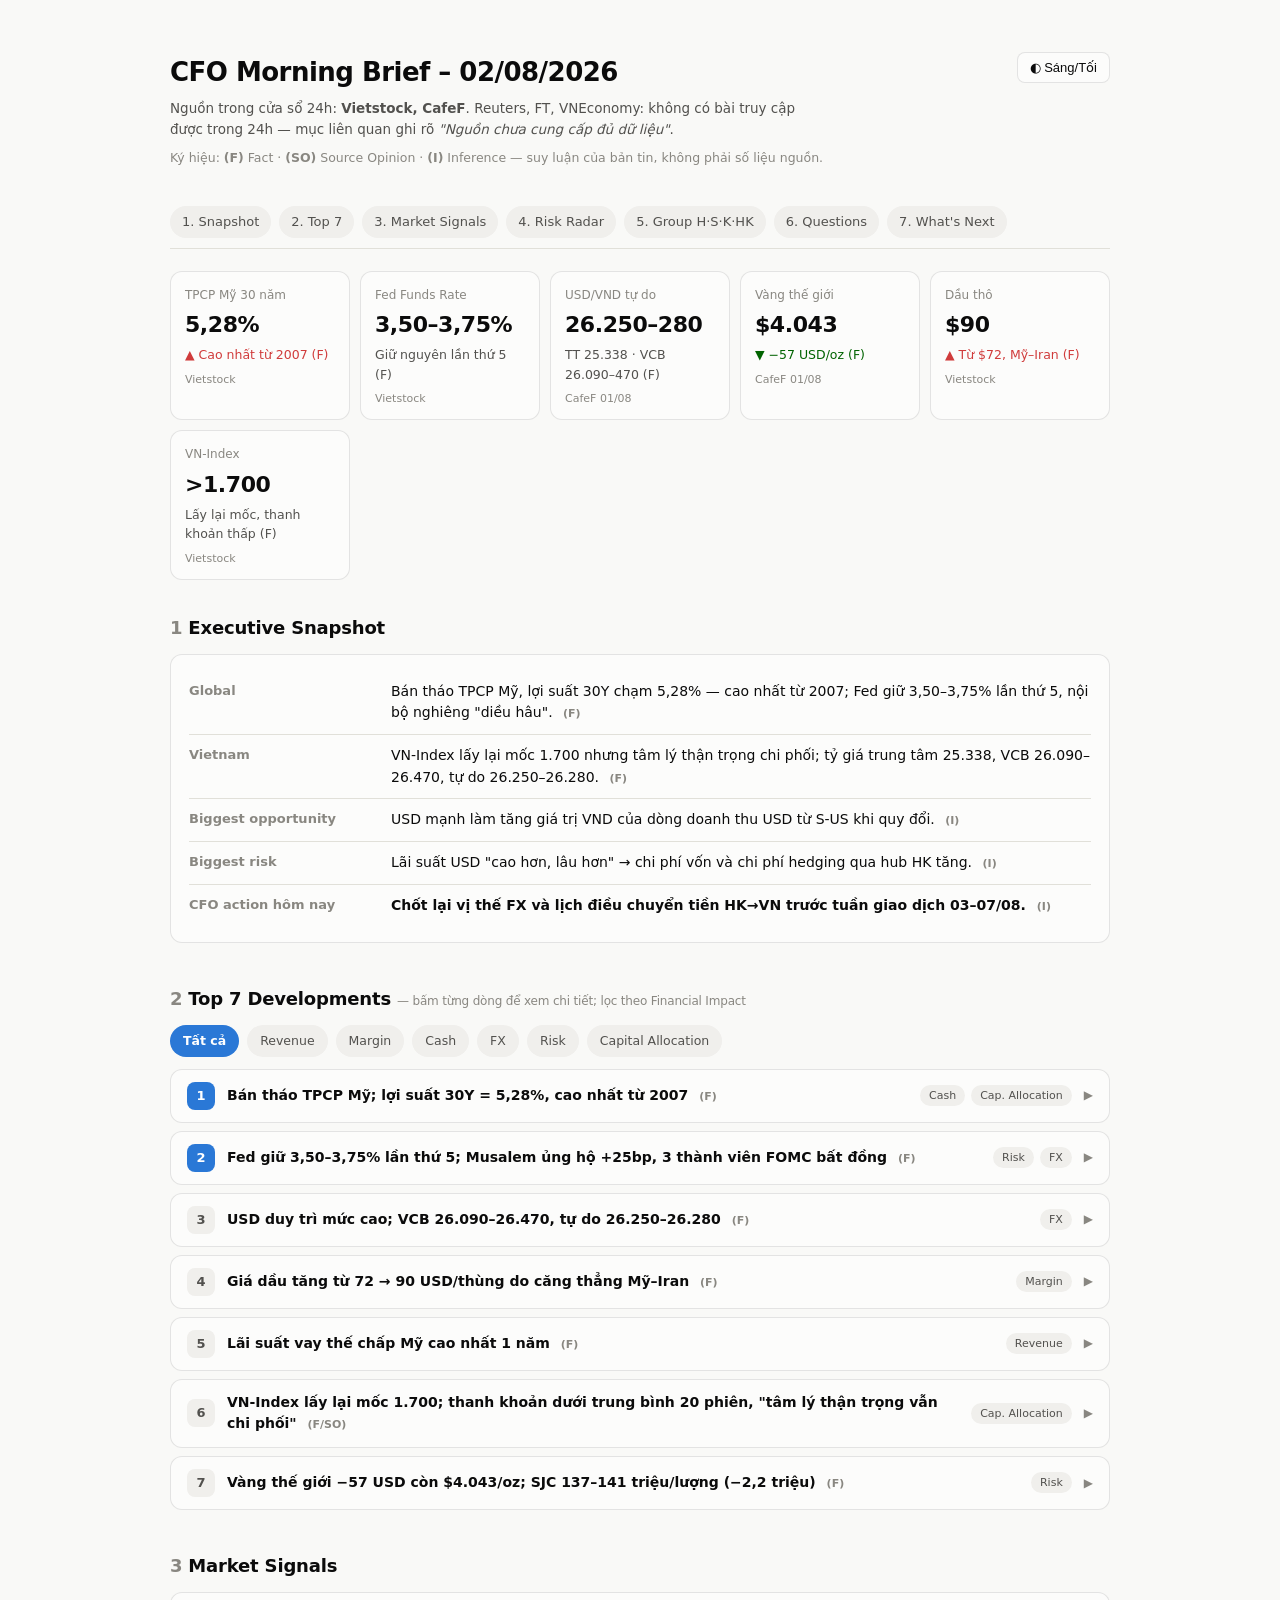
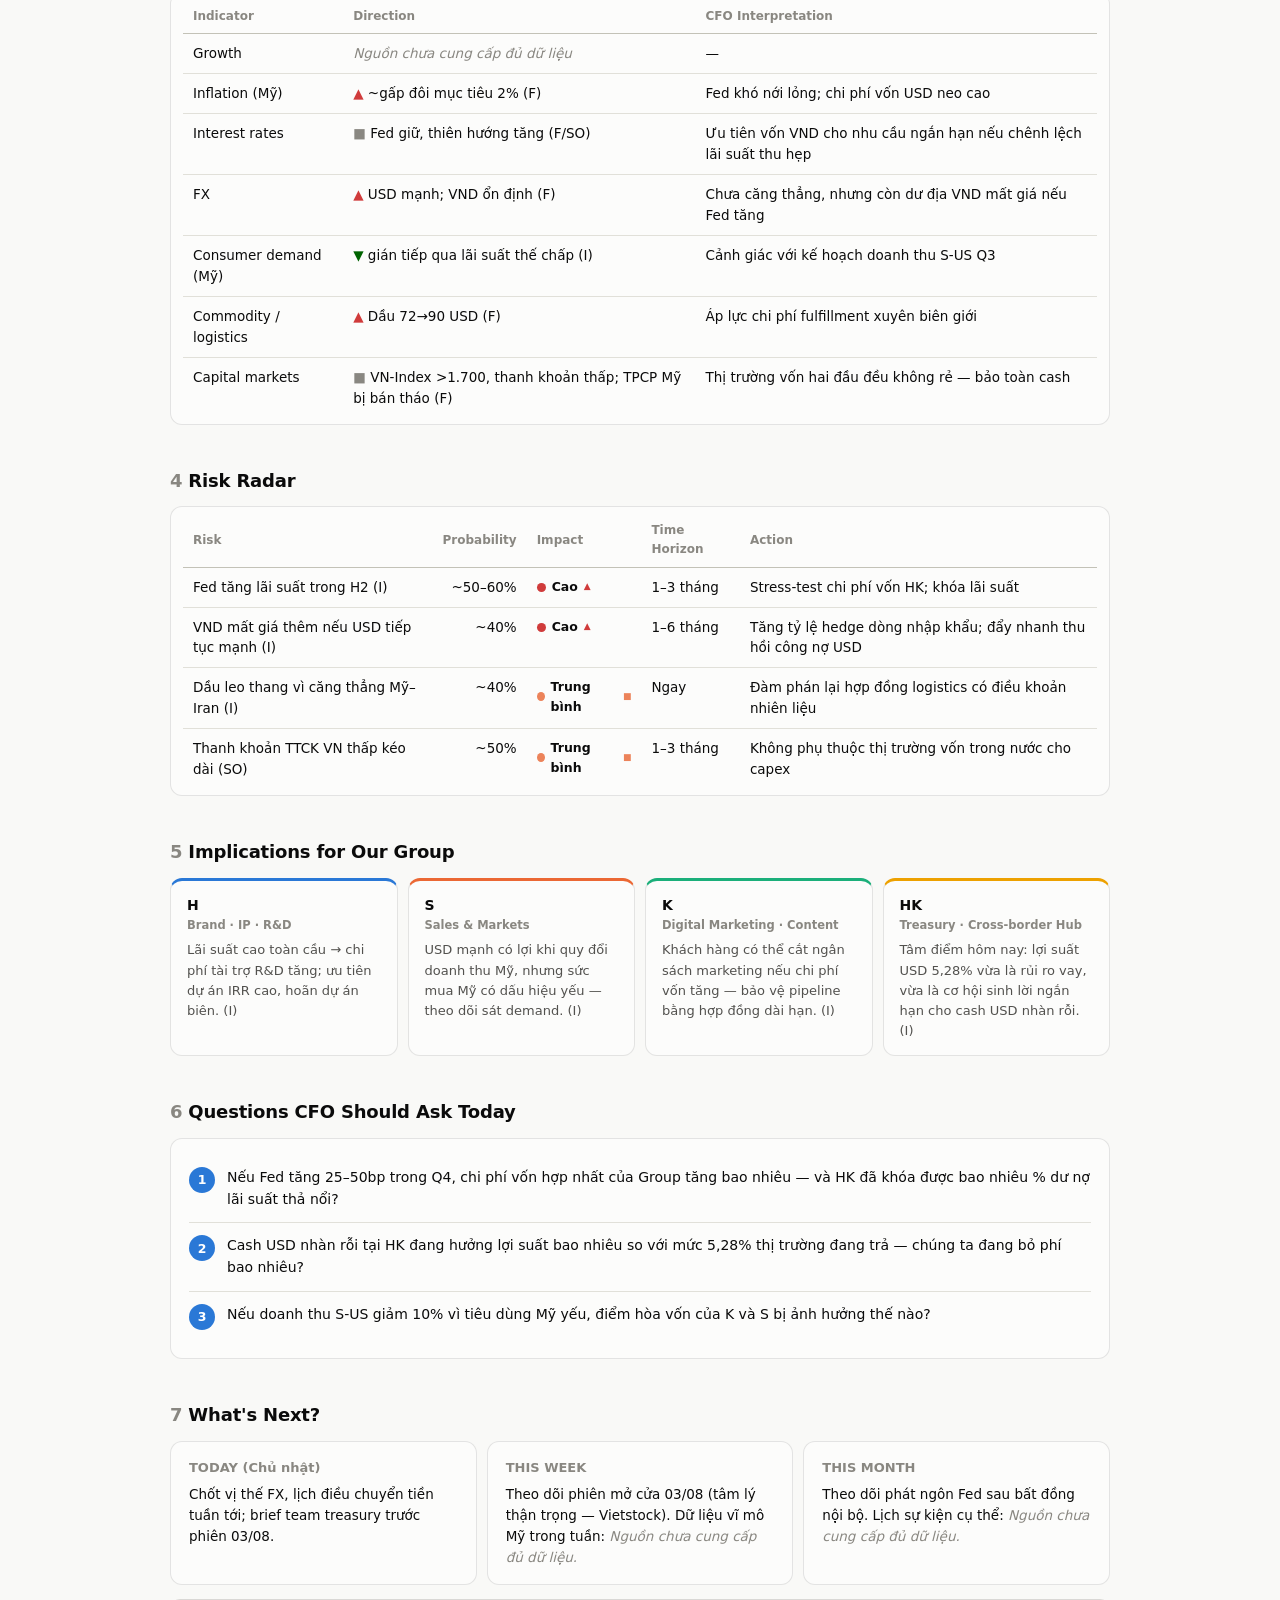
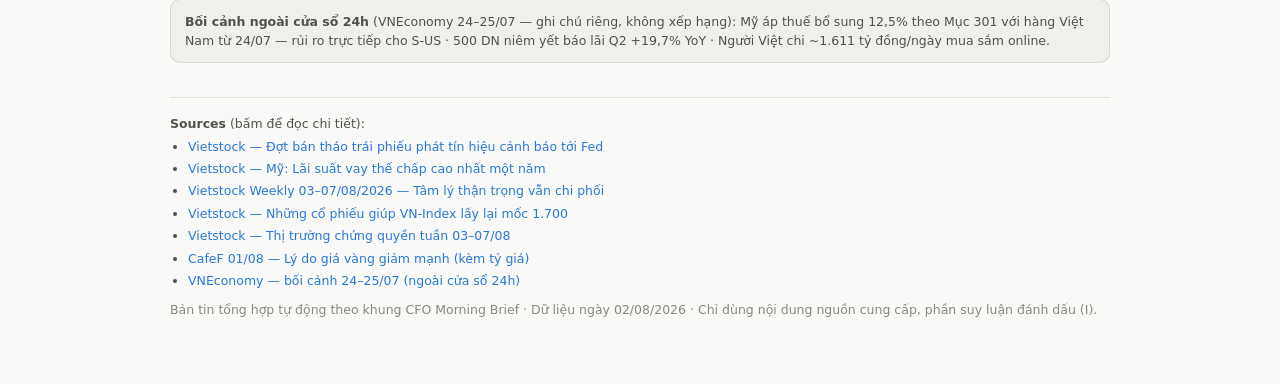
==== archive/2026-08-02.html @ 805256f6 "CFO Morning Brief 02/08/2026 Co-Authored-By: Claude Fable 5 <noreply@anthropic.com> Claude-Session: " ====
<!DOCTYPE html>
<html lang="vi">
<head>
<meta charset="UTF-8">
<meta name="viewport" content="width=device-width, initial-scale=1.0">
<title>CFO Morning Brief – 02/08/2026</title>
<style>
  :root {
    color-scheme: light;
    --surface-1: #fcfcfb;
    --page: #f9f9f7;
    --ink-1: #0b0b0b;
    --ink-2: #52514e;
    --ink-muted: #898781;
    --grid: #e1e0d9;
    --baseline: #c3c2b7;
    --border: rgba(11,11,11,0.10);
    --s1: #2a78d6; /* blue */
    --s2: #eb6834; /* orange */
    --s3: #1baf7a; /* aqua */
    --s4: #eda100; /* yellow */
    --good: #0ca30c;
    --warning: #fab219;
    --serious: #ec835a;
    --critical: #d03b3b;
    --good-text: #006300;
    --chip-bg: #f0efec;
  }
  :root[data-theme="dark"] {
    color-scheme: dark;
    --surface-1: #1a1a19;
    --page: #0d0d0d;
    --ink-1: #ffffff;
    --ink-2: #c3c2b7;
    --ink-muted: #898781;
    --grid: #2c2c2a;
    --baseline: #383835;
    --border: rgba(255,255,255,0.10);
    --s1: #3987e5;
    --s2: #d95926;
    --s3: #199e70;
    --s4: #c98500;
    --good-text: #0ca30c;
    --chip-bg: #262624;
  }
  @media (prefers-color-scheme: dark) {
    :root:not([data-theme="light"]) {
      color-scheme: dark;
      --surface-1: #1a1a19;
      --page: #0d0d0d;
      --ink-1: #ffffff;
      --ink-2: #c3c2b7;
      --grid: #2c2c2a;
      --baseline: #383835;
      --border: rgba(255,255,255,0.10);
      --s1: #3987e5;
      --s2: #d95926;
      --s3: #199e70;
      --s4: #c98500;
      --good-text: #0ca30c;
      --chip-bg: #262624;
    }
  }
  * { box-sizing: border-box; margin: 0; padding: 0; }
  body {
    font-family: system-ui, -apple-system, "Segoe UI", sans-serif;
    background: var(--page);
    color: var(--ink-1);
    line-height: 1.55;
    font-size: 15px;
  }
  .wrap { max-width: 980px; margin: 0 auto; padding: 24px 20px 64px; }

  header.hero { padding: 28px 0 18px; display: flex; justify-content: space-between; align-items: flex-start; gap: 16px; flex-wrap: wrap; }
  .hero h1 { font-size: 26px; font-weight: 700; letter-spacing: -0.02em; }
  .hero .sub { color: var(--ink-2); font-size: 13.5px; margin-top: 6px; max-width: 640px; }
  .theme-btn {
    border: 1px solid var(--border); background: var(--surface-1); color: var(--ink-1);
    border-radius: 8px; padding: 7px 12px; font-size: 13px; cursor: pointer;
  }
  .legend { font-size: 12.5px; color: var(--ink-muted); margin-top: 8px; }

  nav.toc { display: flex; gap: 8px; flex-wrap: wrap; margin: 10px 0 22px; position: sticky; top: 0; background: var(--page); padding: 10px 0; z-index: 5; border-bottom: 1px solid var(--grid); }
  nav.toc a {
    text-decoration: none; color: var(--ink-2); font-size: 13px;
    padding: 5px 11px; border-radius: 999px; background: var(--chip-bg); border: 1px solid transparent;
  }
  nav.toc a:hover { border-color: var(--border); color: var(--ink-1); }

  /* KPI tiles */
  .tiles { display: grid; grid-template-columns: repeat(auto-fit, minmax(150px, 1fr)); gap: 10px; margin-bottom: 26px; }
  .tile {
    background: var(--surface-1); border: 1px solid var(--border); border-radius: 12px;
    padding: 14px 14px 12px;
  }
  .tile .k { font-size: 12px; color: var(--ink-muted); margin-bottom: 4px; }
  .tile .v { font-size: 22px; font-weight: 700; letter-spacing: -0.02em; }
  .tile .d { font-size: 12.5px; margin-top: 3px; color: var(--ink-2); }
  .tile .d.up-bad { color: var(--critical); }
  .tile .d.down { color: var(--good-text); }
  .tile .src { font-size: 11px; color: var(--ink-muted); margin-top: 6px; }

  section { margin-bottom: 34px; }
  h2 { font-size: 18px; font-weight: 700; margin-bottom: 12px; padding-top: 8px; letter-spacing: -0.01em; }
  h2 .n { color: var(--ink-muted); font-weight: 600; margin-right: 6px; }

  .card { background: var(--surface-1); border: 1px solid var(--border); border-radius: 12px; padding: 16px 18px; }

  /* Snapshot */
  .snap { display: grid; gap: 0; }
  .snap .row { display: grid; grid-template-columns: 190px 1fr; gap: 12px; padding: 10px 0; border-bottom: 1px solid var(--grid); }
  .snap .row:last-child { border-bottom: none; }
  .snap .lbl { font-size: 13px; color: var(--ink-muted); font-weight: 600; }
  .snap .val { font-size: 14px; }
  .snap .row.action .val { font-weight: 600; }

  /* Filter chips */
  .chips { display: flex; gap: 8px; flex-wrap: wrap; margin-bottom: 12px; }
  .chip {
    font-size: 12.5px; padding: 5px 12px; border-radius: 999px; cursor: pointer;
    background: var(--chip-bg); color: var(--ink-2); border: 1px solid transparent; user-select: none;
  }
  .chip:hover { border-color: var(--border); }
  .chip.active { background: var(--s1); color: #fff; font-weight: 600; }

  /* Developments accordion */
  .dev { background: var(--surface-1); border: 1px solid var(--border); border-radius: 12px; margin-bottom: 8px; overflow: hidden; }
  .dev-head { display: flex; align-items: center; gap: 12px; padding: 12px 16px; cursor: pointer; }
  .dev-head:hover { background: var(--chip-bg); }
  .dev .pri {
    flex: 0 0 28px; height: 28px; border-radius: 8px; display: flex; align-items: center; justify-content: center;
    font-weight: 700; font-size: 13px; background: var(--chip-bg); color: var(--ink-2);
  }
  .dev[data-p="1"] .pri, .dev[data-p="2"] .pri { background: var(--s1); color: #fff; }
  .dev .t { flex: 1; font-size: 14px; font-weight: 600; }
  .dev .tags { display: flex; gap: 6px; flex-wrap: wrap; }
  .tag { font-size: 11px; padding: 2px 9px; border-radius: 999px; background: var(--chip-bg); color: var(--ink-2); white-space: nowrap; }
  .dev .arrow { color: var(--ink-muted); font-size: 12px; transition: transform .18s; }
  .dev.open .arrow { transform: rotate(90deg); }
  .dev-body { display: none; padding: 4px 16px 16px 56px; }
  .dev.open .dev-body { display: block; }
  .dev-body dl { display: grid; grid-template-columns: 130px 1fr; gap: 6px 12px; font-size: 13.5px; }
  .dev-body dt { color: var(--ink-muted); font-weight: 600; }
  .dev-body dd a { color: var(--s1); }
  .dev.hidden { display: none; }
  .facttag { font-size: 11px; font-weight: 700; color: var(--ink-muted); margin-left: 6px; }

  /* Tables */
  table { width: 100%; border-collapse: collapse; font-size: 13.5px; }
  th { text-align: left; font-size: 12px; color: var(--ink-muted); font-weight: 600; padding: 8px 10px; border-bottom: 1px solid var(--baseline); }
  td { padding: 9px 10px; border-bottom: 1px solid var(--grid); vertical-align: top; }
  tr:last-child td { border-bottom: none; }
  td.num { text-align: right; font-variant-numeric: tabular-nums; }
  .dir { font-weight: 700; }
  .dir.up { color: var(--critical); }
  .dir.down { color: var(--good-text); }
  .dir.flat { color: var(--ink-muted); }

  .impact { display: inline-flex; align-items: center; gap: 6px; font-weight: 600; font-size: 12.5px; }
  .impact .dot { width: 9px; height: 9px; border-radius: 50%; display: inline-block; }
  .impact.high .dot { background: var(--critical); }
  .impact.med .dot { background: var(--serious); }
  .impact.high::after { content: "▲"; font-size: 9px; color: var(--critical); }
  .impact.med::after { content: "■"; font-size: 9px; color: var(--serious); }

  /* Group cards */
  .grid4 { display: grid; grid-template-columns: repeat(auto-fit, minmax(210px, 1fr)); gap: 10px; }
  .gcard { background: var(--surface-1); border: 1px solid var(--border); border-radius: 12px; padding: 14px 16px; border-top: 3px solid var(--s1); }
  .gcard:nth-child(2) { border-top-color: var(--s2); }
  .gcard:nth-child(3) { border-top-color: var(--s3); }
  .gcard:nth-child(4) { border-top-color: var(--s4); }
  .gcard h3 { font-size: 14px; margin-bottom: 6px; }
  .gcard .role { font-size: 11.5px; color: var(--ink-muted); display: block; }
  .gcard p { font-size: 13px; color: var(--ink-2); }

  /* Questions */
  .q { display: flex; gap: 12px; padding: 12px 0; border-bottom: 1px solid var(--grid); font-size: 14px; }
  .q:last-child { border-bottom: none; }
  .q .qn { flex: 0 0 26px; height: 26px; border-radius: 50%; background: var(--s1); color: #fff; display: flex; align-items: center; justify-content: center; font-weight: 700; font-size: 12.5px; }

  /* Next */
  .next { display: grid; grid-template-columns: repeat(auto-fit, minmax(220px, 1fr)); gap: 10px; }
  .next .card h3 { font-size: 13px; color: var(--ink-muted); margin-bottom: 6px; }
  .next .card p { font-size: 13.5px; }

  .note { font-size: 12.5px; color: var(--ink-2); background: var(--chip-bg); border-radius: 10px; padding: 12px 14px; margin-top: 14px; border: 1px solid var(--border); }
  .missing { color: var(--ink-muted); font-style: italic; }

  footer { margin-top: 30px; padding-top: 16px; border-top: 1px solid var(--grid); font-size: 12.5px; color: var(--ink-2); }
  footer a { color: var(--s1); text-decoration: none; }
  footer a:hover { text-decoration: underline; }
  footer li { margin: 3px 0 3px 18px; }
</style>
</head>
<body>
<div class="wrap">

<header class="hero">
  <div>
    <h1>CFO Morning Brief – 02/08/2026</h1>
    <div class="sub">Nguồn trong cửa sổ 24h: <strong>Vietstock, CafeF</strong>. Reuters, FT, VNEconomy: không có bài truy cập được trong 24h — mục liên quan ghi rõ <em>"Nguồn chưa cung cấp đủ dữ liệu"</em>.</div>
    <div class="legend">Ký hiệu: <strong>(F)</strong> Fact · <strong>(SO)</strong> Source Opinion · <strong>(I)</strong> Inference — suy luận của bản tin, không phải số liệu nguồn.</div>
  </div>
  <button class="theme-btn" id="themeBtn" aria-label="Đổi giao diện sáng/tối">◐ Sáng/Tối</button>
</header>

<nav class="toc">
  <a href="#snapshot">1. Snapshot</a>
  <a href="#dev">2. Top 7</a>
  <a href="#signals">3. Market Signals</a>
  <a href="#risk">4. Risk Radar</a>
  <a href="#group">5. Group H·S·K·HK</a>
  <a href="#questions">6. Questions</a>
  <a href="#next">7. What's Next</a>
</nav>

<div class="tiles">
  <div class="tile">
    <div class="k">TPCP Mỹ 30 năm</div>
    <div class="v">5,28%</div>
    <div class="d up-bad">▲ Cao nhất từ 2007 (F)</div>
    <div class="src">Vietstock</div>
  </div>
  <div class="tile">
    <div class="k">Fed Funds Rate</div>
    <div class="v">3,50–3,75%</div>
    <div class="d">Giữ nguyên lần thứ 5 (F)</div>
    <div class="src">Vietstock</div>
  </div>
  <div class="tile">
    <div class="k">USD/VND tự do</div>
    <div class="v">26.250–280</div>
    <div class="d">TT 25.338 · VCB 26.090–470 (F)</div>
    <div class="src">CafeF 01/08</div>
  </div>
  <div class="tile">
    <div class="k">Vàng thế giới</div>
    <div class="v">$4.043</div>
    <div class="d down">▼ −57 USD/oz (F)</div>
    <div class="src">CafeF 01/08</div>
  </div>
  <div class="tile">
    <div class="k">Dầu thô</div>
    <div class="v">$90</div>
    <div class="d up-bad">▲ Từ $72, Mỹ–Iran (F)</div>
    <div class="src">Vietstock</div>
  </div>
  <div class="tile">
    <div class="k">VN-Index</div>
    <div class="v">&gt;1.700</div>
    <div class="d">Lấy lại mốc, thanh khoản thấp (F)</div>
    <div class="src">Vietstock</div>
  </div>
</div>

<section id="snapshot">
  <h2><span class="n">1</span>Executive Snapshot</h2>
  <div class="card snap">
    <div class="row"><div class="lbl">Global</div><div class="val">Bán tháo TPCP Mỹ, lợi suất 30Y chạm 5,28% — cao nhất từ 2007; Fed giữ 3,50–3,75% lần thứ 5, nội bộ nghiêng "diều hâu". <span class="facttag">(F)</span></div></div>
    <div class="row"><div class="lbl">Vietnam</div><div class="val">VN-Index lấy lại mốc 1.700 nhưng tâm lý thận trọng chi phối; tỷ giá trung tâm 25.338, VCB 26.090–26.470, tự do 26.250–26.280. <span class="facttag">(F)</span></div></div>
    <div class="row"><div class="lbl">Biggest opportunity</div><div class="val">USD mạnh làm tăng giá trị VND của dòng doanh thu USD từ S-US khi quy đổi. <span class="facttag">(I)</span></div></div>
    <div class="row"><div class="lbl">Biggest risk</div><div class="val">Lãi suất USD "cao hơn, lâu hơn" → chi phí vốn và chi phí hedging qua hub HK tăng. <span class="facttag">(I)</span></div></div>
    <div class="row action"><div class="lbl">CFO action hôm nay</div><div class="val">Chốt lại vị thế FX và lịch điều chuyển tiền HK→VN trước tuần giao dịch 03–07/08. <span class="facttag">(I)</span></div></div>
  </div>
</section>

<section id="dev">
  <h2><span class="n">2</span>Top 7 Developments <span style="font-size:12px;color:var(--ink-muted);font-weight:400">— bấm từng dòng để xem chi tiết; lọc theo Financial Impact</span></h2>
  <div class="chips" id="chips">
    <span class="chip active" data-f="all">Tất cả</span>
    <span class="chip" data-f="Revenue">Revenue</span>
    <span class="chip" data-f="Margin">Margin</span>
    <span class="chip" data-f="Cash">Cash</span>
    <span class="chip" data-f="FX">FX</span>
    <span class="chip" data-f="Risk">Risk</span>
    <span class="chip" data-f="CapAlloc">Capital Allocation</span>
  </div>

  <div class="dev" data-p="1" data-f="Cash CapAlloc">
    <div class="dev-head"><div class="pri">1</div><div class="t">Bán tháo TPCP Mỹ; lợi suất 30Y = 5,28%, cao nhất từ 2007 <span class="facttag">(F)</span></div><div class="tags"><span class="tag">Cash</span><span class="tag">Cap. Allocation</span></div><span class="arrow">▶</span></div>
    <div class="dev-body"><dl>
      <dt>Why it matters</dt><dd>Chi phí vốn USD dài hạn tăng trên toàn cầu; Chủ tịch Fed St. Louis Musalem coi đây là "thông điệp của thị trường" đòi Fed củng cố uy tín chống lạm phát bằng hành động.</dd>
      <dt>Chi tiết</dt><dd>Lạm phát Mỹ đang gần gấp đôi mục tiêu 2%; áp lực từ giá năng lượng, thuế quan và làn sóng đầu tư AI. (F/SO)</dd>
      <dt>CFO Action</dt><dd>Hoãn vay USD dài hạn; khóa lãi suất các khoản vay hiện hữu qua hub HK.</dd>
      <dt>Nguồn</dt><dd><a href="https://vietstock.vn/2026/08/dot-ban-thao-trai-phieu-phat-tin-hieu-canh-bao-toi-fed-773-1475411.htm" target="_blank" rel="noopener">Vietstock — Đợt bán tháo trái phiếu phát tín hiệu cảnh báo tới Fed</a></dd>
    </dl></div>
  </div>

  <div class="dev" data-p="2" data-f="Risk FX">
    <div class="dev-head"><div class="pri">2</div><div class="t">Fed giữ 3,50–3,75% lần thứ 5; Musalem ủng hộ +25bp, 3 thành viên FOMC bất đồng <span class="facttag">(F)</span></div><div class="tags"><span class="tag">Risk</span><span class="tag">FX</span></div><span class="arrow">▶</span></div>
    <div class="dev-body"><dl>
      <dt>Why it matters</dt><dd>Kịch bản tăng lãi suất trong H2 là thực tế, không còn là rủi ro đuôi — trì hoãn hôm nay có thể đồng nghĩa tăng mạnh hơn sau này (SO).</dd>
      <dt>CFO Action</dt><dd>Cập nhật kịch bản lãi suất trong forecast H2; stress-test chi phí vốn hợp nhất.</dd>
      <dt>Nguồn</dt><dd><a href="https://vietstock.vn/2026/08/dot-ban-thao-trai-phieu-phat-tin-hieu-canh-bao-toi-fed-773-1475411.htm" target="_blank" rel="noopener">Vietstock</a></dd>
    </dl></div>
  </div>

  <div class="dev" data-p="3" data-f="FX">
    <div class="dev-head"><div class="pri">3</div><div class="t">USD duy trì mức cao; VCB 26.090–26.470, tự do 26.250–26.280 <span class="facttag">(F)</span></div><div class="tags"><span class="tag">FX</span></div><span class="arrow">▶</span></div>
    <div class="dev-body"><dl>
      <dt>Why it matters</dt><dd>Ảnh hưởng trực tiếp giá trị hợp đồng ký qua HK và COGS nhập khẩu; tỷ giá trung tâm 25.338 không đổi — NHNN chưa phát tín hiệu can thiệp mới.</dd>
      <dt>CFO Action</dt><dd>Rà soát tỷ lệ hedging; tận dụng natural hedge giữa doanh thu USD (S-US) và chi phí VND.</dd>
      <dt>Nguồn</dt><dd><a href="https://cafef.vn/ly-do-gia-vang-giam-manh-188260801095311459.chn" target="_blank" rel="noopener">CafeF 01/08 — Lý do giá vàng giảm mạnh</a></dd>
    </dl></div>
  </div>

  <div class="dev" data-p="4" data-f="Margin">
    <div class="dev-head"><div class="pri">4</div><div class="t">Giá dầu tăng từ 72 → 90 USD/thùng do căng thẳng Mỹ–Iran <span class="facttag">(F)</span></div><div class="tags"><span class="tag">Margin</span></div><span class="arrow">▶</span></div>
    <div class="dev-body"><dl>
      <dt>Why it matters</dt><dd>Chi phí logistics xuyên biên giới tăng — trực tiếp bào mòn margin của mô hình bán hàng đa quốc gia.</dd>
      <dt>CFO Action</dt><dd>Cập nhật đơn giá vận chuyển vào P&amp;L forecast Q3; đàm phán điều khoản phụ phí nhiên liệu.</dd>
      <dt>Nguồn</dt><dd><a href="https://vietstock.vn/2026/08/dot-ban-thao-trai-phieu-phat-tin-hieu-canh-bao-toi-fed-773-1475411.htm" target="_blank" rel="noopener">Vietstock</a></dd>
    </dl></div>
  </div>

  <div class="dev" data-p="5" data-f="Revenue">
    <div class="dev-head"><div class="pri">5</div><div class="t">Lãi suất vay thế chấp Mỹ cao nhất 1 năm <span class="facttag">(F)</span></div><div class="tags"><span class="tag">Revenue</span></div><span class="arrow">▶</span></div>
    <div class="dev-body"><dl>
      <dt>Why it matters</dt><dd>Leading indicator cho sức mua người tiêu dùng Mỹ — thị trường doanh thu chủ lực của S-US (I).</dd>
      <dt>CFO Action</dt><dd>Theo dõi conversion rate và AOV thị trường Mỹ ngay trong tuần này.</dd>
      <dt>Nguồn</dt><dd><a href="https://vietstock.vn/2026/08/my-lai-suat-vay-the-chap-tang-vot-len-muc-cao-nhat-trong-mot-nam-772-1475398.htm" target="_blank" rel="noopener">Vietstock — Lãi suất vay thế chấp Mỹ cao nhất một năm</a></dd>
    </dl></div>
  </div>

  <div class="dev" data-p="6" data-f="CapAlloc">
    <div class="dev-head"><div class="pri">6</div><div class="t">VN-Index lấy lại mốc 1.700; thanh khoản dưới trung bình 20 phiên, "tâm lý thận trọng vẫn chi phối" <span class="facttag">(F/SO)</span></div><div class="tags"><span class="tag">Cap. Allocation</span></div><span class="arrow">▶</span></div>
    <div class="dev-body"><dl>
      <dt>Why it matters</dt><dd>Cửa sổ huy động vốn trong nước chưa thuận lợi; tuần 27–31/07 phục hồi nhưng phiên 31/07 chịu chốt lời, khối ngoại bán ròng phiên cuối tuần (mua ròng nhẹ cả tuần ở chứng quyền).</dd>
      <dt>CFO Action</dt><dd>Chưa kích hoạt kế hoạch huy động vốn / thoái vốn trong nước.</dd>
      <dt>Nguồn</dt><dd><a href="https://vietstock.vn/2026/08/vietstock-weekly-03-07082026-tam-ly-than-trong-van-chi-phoi-1636-1474933.htm" target="_blank" rel="noopener">Vietstock Weekly 03–07/08</a> · <a href="https://vietstock.vn/2026/08/nhung-co-phieu-nao-giup-vn-index-lay-lai-moc-1700-diem-830-1474890.htm" target="_blank" rel="noopener">VN-Index lấy lại mốc 1.700</a></dd>
    </dl></div>
  </div>

  <div class="dev" data-p="7" data-f="Risk">
    <div class="dev-head"><div class="pri">7</div><div class="t">Vàng thế giới −57 USD còn $4.043/oz; SJC 137–141 triệu/lượng (−2,2 triệu) <span class="facttag">(F)</span></div><div class="tags"><span class="tag">Risk</span></div><span class="arrow">▶</span></div>
    <div class="dev-body"><dl>
      <dt>Why it matters</dt><dd>Xác nhận tín hiệu USD mạnh chứ không phải biến động riêng của vàng; chênh lệch trong nước–thế giới ~12 triệu/lượng.</dd>
      <dt>CFO Action</dt><dd>Không dùng vàng làm nơi trú ẩn treasury; giữ kỷ luật quản trị USD/VND.</dd>
      <dt>Nguồn</dt><dd><a href="https://cafef.vn/ly-do-gia-vang-giam-manh-188260801095311459.chn" target="_blank" rel="noopener">CafeF 01/08</a></dd>
    </dl></div>
  </div>
</section>

<section id="signals">
  <h2><span class="n">3</span>Market Signals</h2>
  <div class="card" style="padding:6px 12px; overflow-x:auto;">
    <table>
      <thead><tr><th>Indicator</th><th>Direction</th><th>CFO Interpretation</th></tr></thead>
      <tbody>
        <tr><td>Growth</td><td class="missing">Nguồn chưa cung cấp đủ dữ liệu</td><td>—</td></tr>
        <tr><td>Inflation (Mỹ)</td><td><span class="dir up">▲</span> ~gấp đôi mục tiêu 2% (F)</td><td>Fed khó nới lỏng; chi phí vốn USD neo cao</td></tr>
        <tr><td>Interest rates</td><td><span class="dir flat">■</span> Fed giữ, thiên hướng tăng (F/SO)</td><td>Ưu tiên vốn VND cho nhu cầu ngắn hạn nếu chênh lệch lãi suất thu hẹp</td></tr>
        <tr><td>FX</td><td><span class="dir up">▲</span> USD mạnh; VND ổn định (F)</td><td>Chưa căng thẳng, nhưng còn dư địa VND mất giá nếu Fed tăng</td></tr>
        <tr><td>Consumer demand (Mỹ)</td><td><span class="dir down">▼</span> gián tiếp qua lãi suất thế chấp (I)</td><td>Cảnh giác với kế hoạch doanh thu S-US Q3</td></tr>
        <tr><td>Commodity / logistics</td><td><span class="dir up">▲</span> Dầu 72→90 USD (F)</td><td>Áp lực chi phí fulfillment xuyên biên giới</td></tr>
        <tr><td>Capital markets</td><td><span class="dir flat">■</span> VN-Index &gt;1.700, thanh khoản thấp; TPCP Mỹ bị bán tháo (F)</td><td>Thị trường vốn hai đầu đều không rẻ — bảo toàn cash</td></tr>
      </tbody>
    </table>
  </div>
</section>

<section id="risk">
  <h2><span class="n">4</span>Risk Radar</h2>
  <div class="card" style="padding:6px 12px; overflow-x:auto;">
    <table>
      <thead><tr><th>Risk</th><th style="text-align:right">Probability</th><th>Impact</th><th>Time Horizon</th><th>Action</th></tr></thead>
      <tbody>
        <tr><td>Fed tăng lãi suất trong H2 (I)</td><td class="num">~50–60%</td><td><span class="impact high"><span class="dot"></span>Cao</span></td><td>1–3 tháng</td><td>Stress-test chi phí vốn HK; khóa lãi suất</td></tr>
        <tr><td>VND mất giá thêm nếu USD tiếp tục mạnh (I)</td><td class="num">~40%</td><td><span class="impact high"><span class="dot"></span>Cao</span></td><td>1–6 tháng</td><td>Tăng tỷ lệ hedge dòng nhập khẩu; đẩy nhanh thu hồi công nợ USD</td></tr>
        <tr><td>Dầu leo thang vì căng thẳng Mỹ–Iran (I)</td><td class="num">~40%</td><td><span class="impact med"><span class="dot"></span>Trung bình</span></td><td>Ngay</td><td>Đàm phán lại hợp đồng logistics có điều khoản nhiên liệu</td></tr>
        <tr><td>Thanh khoản TTCK VN thấp kéo dài (SO)</td><td class="num">~50%</td><td><span class="impact med"><span class="dot"></span>Trung bình</span></td><td>1–3 tháng</td><td>Không phụ thuộc thị trường vốn trong nước cho capex</td></tr>
      </tbody>
    </table>
  </div>
</section>

<section id="group">
  <h2><span class="n">5</span>Implications for Our Group</h2>
  <div class="grid4">
    <div class="gcard"><h3>H <span class="role">Brand · IP · R&amp;D</span></h3><p>Lãi suất cao toàn cầu → chi phí tài trợ R&amp;D tăng; ưu tiên dự án IRR cao, hoãn dự án biên. (I)</p></div>
    <div class="gcard"><h3>S <span class="role">Sales &amp; Markets</span></h3><p>USD mạnh có lợi khi quy đổi doanh thu Mỹ, nhưng sức mua Mỹ có dấu hiệu yếu — theo dõi sát demand. (I)</p></div>
    <div class="gcard"><h3>K <span class="role">Digital Marketing · Content</span></h3><p>Khách hàng có thể cắt ngân sách marketing nếu chi phí vốn tăng — bảo vệ pipeline bằng hợp đồng dài hạn. (I)</p></div>
    <div class="gcard"><h3>HK <span class="role">Treasury · Cross-border Hub</span></h3><p>Tâm điểm hôm nay: lợi suất USD 5,28% vừa là rủi ro vay, vừa là cơ hội sinh lời ngắn hạn cho cash USD nhàn rỗi. (I)</p></div>
  </div>
</section>

<section id="questions">
  <h2><span class="n">6</span>Questions CFO Should Ask Today</h2>
  <div class="card">
    <div class="q"><div class="qn">1</div><div>Nếu Fed tăng 25–50bp trong Q4, chi phí vốn hợp nhất của Group tăng bao nhiêu — và HK đã khóa được bao nhiêu % dư nợ lãi suất thả nổi?</div></div>
    <div class="q"><div class="qn">2</div><div>Cash USD nhàn rỗi tại HK đang hưởng lợi suất bao nhiêu so với mức 5,28% thị trường đang trả — chúng ta đang bỏ phí bao nhiêu?</div></div>
    <div class="q"><div class="qn">3</div><div>Nếu doanh thu S-US giảm 10% vì tiêu dùng Mỹ yếu, điểm hòa vốn của K và S bị ảnh hưởng thế nào?</div></div>
  </div>
</section>

<section id="next">
  <h2><span class="n">7</span>What's Next?</h2>
  <div class="next">
    <div class="card"><h3>TODAY (Chủ nhật)</h3><p>Chốt vị thế FX, lịch điều chuyển tiền tuần tới; brief team treasury trước phiên 03/08.</p></div>
    <div class="card"><h3>THIS WEEK</h3><p>Theo dõi phiên mở cửa 03/08 (tâm lý thận trọng — Vietstock). Dữ liệu vĩ mô Mỹ trong tuần: <span class="missing">Nguồn chưa cung cấp đủ dữ liệu.</span></p></div>
    <div class="card"><h3>THIS MONTH</h3><p>Theo dõi phát ngôn Fed sau bất đồng nội bộ. Lịch sự kiện cụ thể: <span class="missing">Nguồn chưa cung cấp đủ dữ liệu.</span></p></div>
  </div>
  <div class="note"><strong>Bối cảnh ngoài cửa sổ 24h</strong> (VNEconomy 24–25/07 — ghi chú riêng, không xếp hạng): Mỹ áp thuế bổ sung 12,5% theo Mục 301 với hàng Việt Nam từ 24/07 — rủi ro trực tiếp cho S-US · 500 DN niêm yết báo lãi Q2 +19,7% YoY · Người Việt chi ~1.611 tỷ đồng/ngày mua sắm online.</div>
</section>

<footer>
  <strong>Sources</strong> (bấm để đọc chi tiết):
  <ul>
    <li><a href="https://vietstock.vn/2026/08/dot-ban-thao-trai-phieu-phat-tin-hieu-canh-bao-toi-fed-773-1475411.htm" target="_blank" rel="noopener">Vietstock — Đợt bán tháo trái phiếu phát tín hiệu cảnh báo tới Fed</a></li>
    <li><a href="https://vietstock.vn/2026/08/my-lai-suat-vay-the-chap-tang-vot-len-muc-cao-nhat-trong-mot-nam-772-1475398.htm" target="_blank" rel="noopener">Vietstock — Mỹ: Lãi suất vay thế chấp cao nhất một năm</a></li>
    <li><a href="https://vietstock.vn/2026/08/vietstock-weekly-03-07082026-tam-ly-than-trong-van-chi-phoi-1636-1474933.htm" target="_blank" rel="noopener">Vietstock Weekly 03–07/08/2026 — Tâm lý thận trọng vẫn chi phối</a></li>
    <li><a href="https://vietstock.vn/2026/08/nhung-co-phieu-nao-giup-vn-index-lay-lai-moc-1700-diem-830-1474890.htm" target="_blank" rel="noopener">Vietstock — Những cổ phiếu giúp VN-Index lấy lại mốc 1.700</a></li>
    <li><a href="https://vietstock.vn/2026/08/thi-truong-chung-quyen-tuan-03-07082026-do-lua-cung-thi-truong-co-so-1636-1474851.htm" target="_blank" rel="noopener">Vietstock — Thị trường chứng quyền tuần 03–07/08</a></li>
    <li><a href="https://cafef.vn/ly-do-gia-vang-giam-manh-188260801095311459.chn" target="_blank" rel="noopener">CafeF 01/08 — Lý do giá vàng giảm mạnh (kèm tỷ giá)</a></li>
    <li><a href="https://vneconomy.vn/" target="_blank" rel="noopener">VNEconomy — bối cảnh 24–25/07 (ngoài cửa sổ 24h)</a></li>
  </ul>
  <p style="margin-top:10px;color:var(--ink-muted)">Bản tin tổng hợp tự động theo khung CFO Morning Brief · Dữ liệu ngày 02/08/2026 · Chỉ dùng nội dung nguồn cung cấp, phần suy luận đánh dấu (I).</p>
</footer>

</div>
<script>
  // Theme toggle
  var btn = document.getElementById('themeBtn');
  btn.addEventListener('click', function() {
    var r = document.documentElement;
    var isDark = r.getAttribute('data-theme') === 'dark' ||
      (!r.getAttribute('data-theme') && window.matchMedia('(prefers-color-scheme: dark)').matches);
    r.setAttribute('data-theme', isDark ? 'light' : 'dark');
  });

  // Accordion
  document.querySelectorAll('.dev-head').forEach(function(h) {
    h.addEventListener('click', function() {
      h.parentElement.classList.toggle('open');
    });
  });

  // Filter chips
  var chips = document.querySelectorAll('#chips .chip');
  chips.forEach(function(c) {
    c.addEventListener('click', function() {
      chips.forEach(function(x) { x.classList.remove('active'); });
      c.classList.add('active');
      var f = c.getAttribute('data-f');
      document.querySelectorAll('.dev').forEach(function(d) {
        var tags = d.getAttribute('data-f').split(' ');
        d.classList.toggle('hidden', f !== 'all' && tags.indexOf(f) === -1);
      });
    });
  });
</script>
</body>
</html>
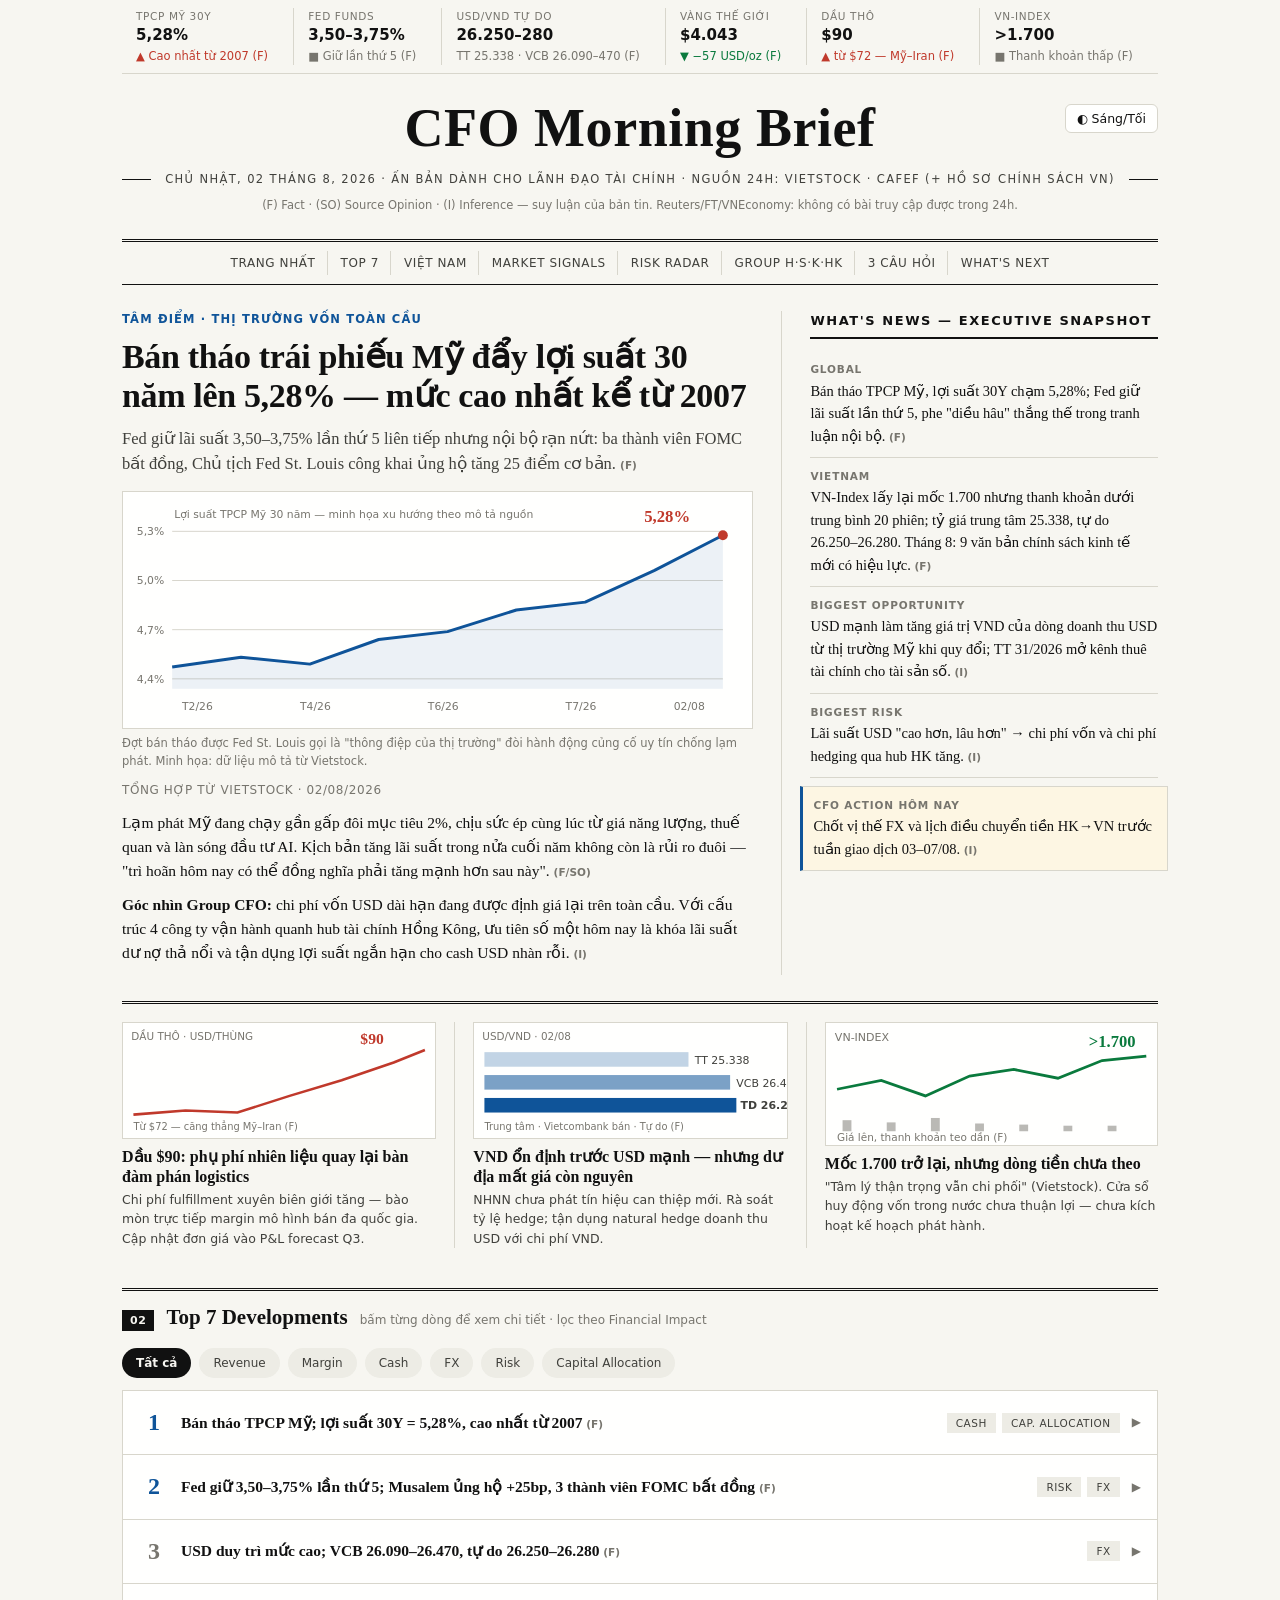
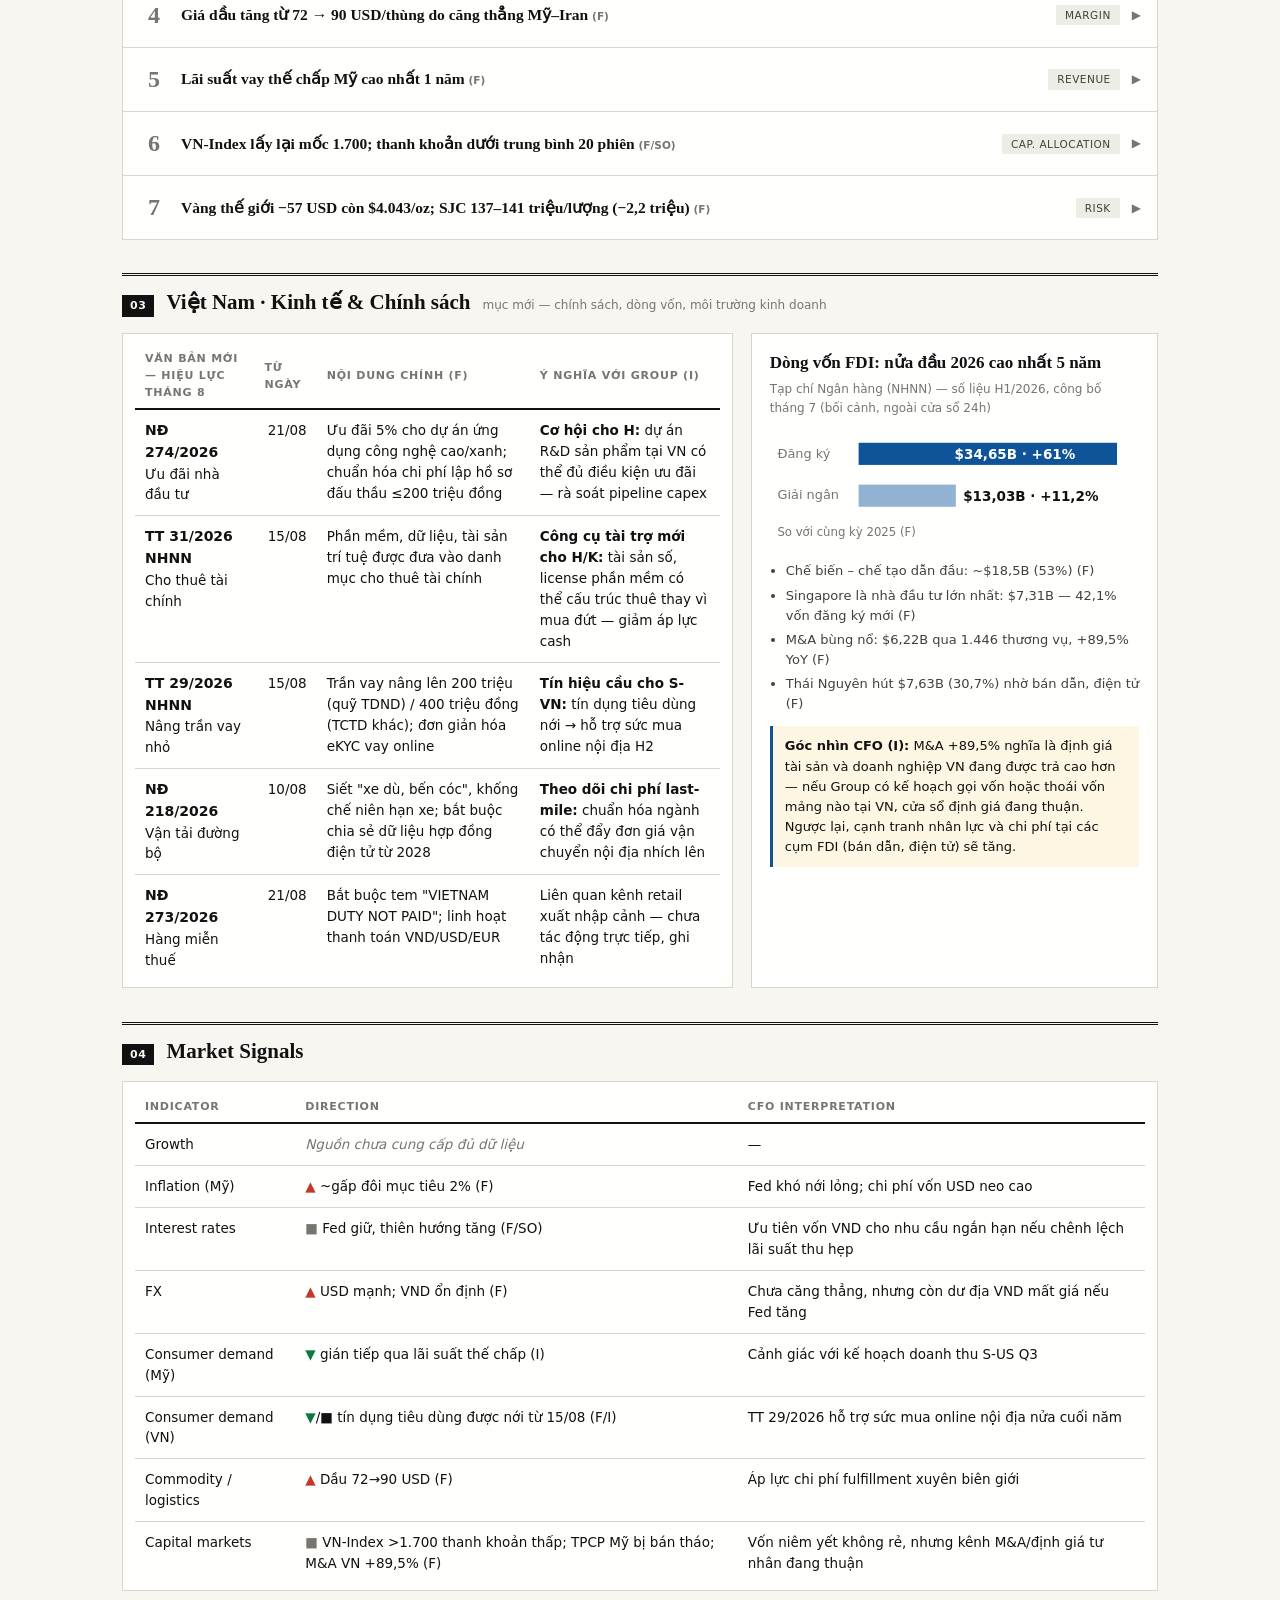
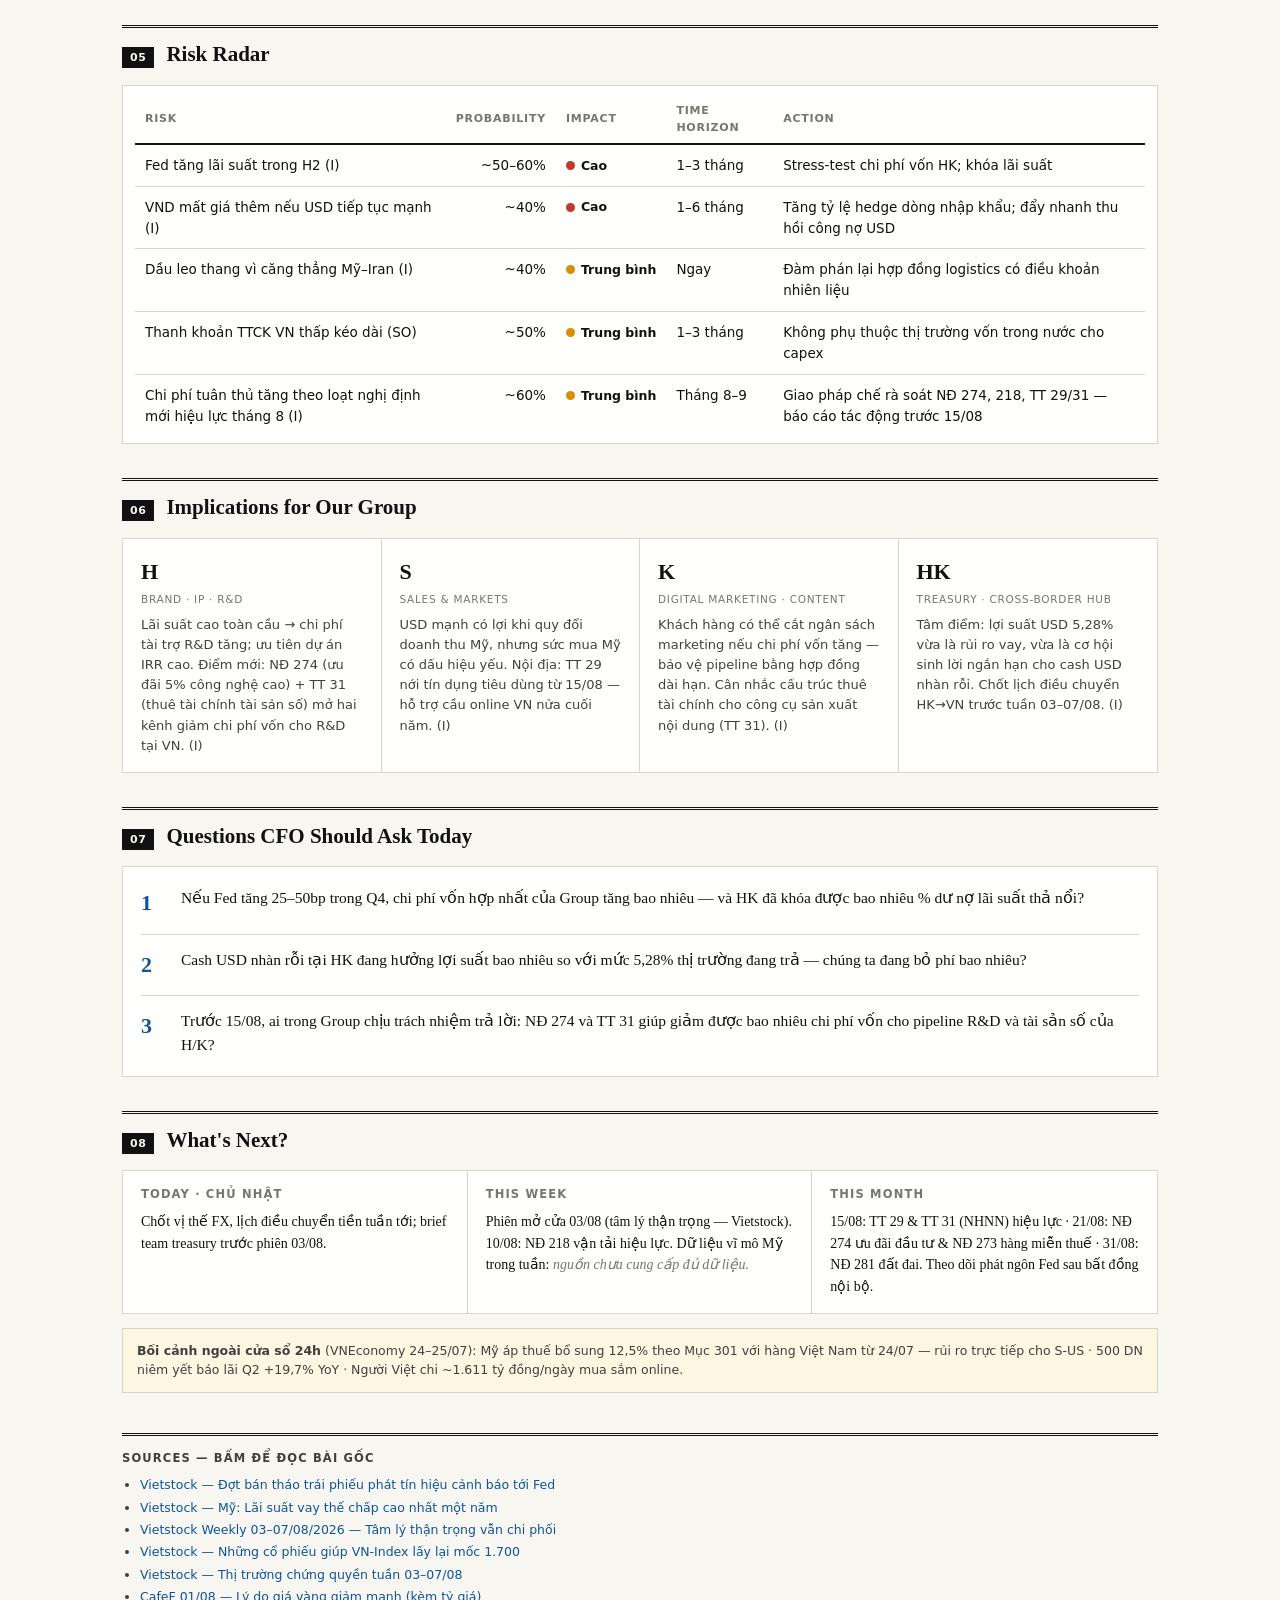
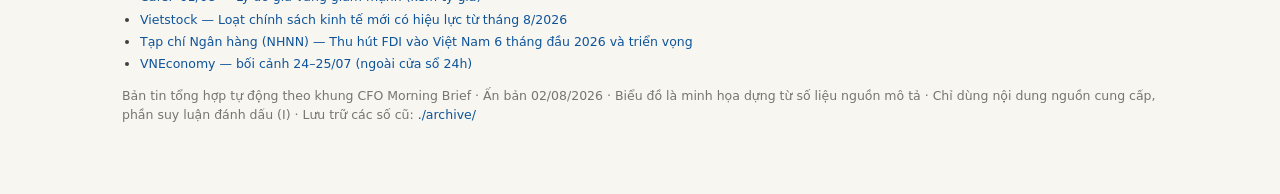
==== commit 61eedf5d: "Giao dien WSJ + muc Viet Nam Kinh te & Chinh sach Co-Authored-By: Claude Fable 5 <noreply@anthropic." ====
--- a/archive/2026-08-02.html
+++ b/archive/2026-08-02.html
@@ -7,265 +7,294 @@
 <style>
   :root {
     color-scheme: light;
-    --surface-1: #fcfcfb;
-    --page: #f9f9f7;
-    --ink-1: #0b0b0b;
-    --ink-2: #52514e;
-    --ink-muted: #898781;
-    --grid: #e1e0d9;
-    --baseline: #c3c2b7;
-    --border: rgba(11,11,11,0.10);
-    --s1: #2a78d6; /* blue */
-    --s2: #eb6834; /* orange */
-    --s3: #1baf7a; /* aqua */
-    --s4: #eda100; /* yellow */
-    --good: #0ca30c;
-    --warning: #fab219;
-    --serious: #ec835a;
-    --critical: #d03b3b;
-    --good-text: #006300;
-    --chip-bg: #f0efec;
+    --paper: #f7f6f1;
+    --surface: #fffffe;
+    --ink: #111111;
+    --ink-2: #40403c;
+    --muted: #77756e;
+    --hair: #d8d6cc;
+    --rule: #111111;
+    --accent: #0f5499;
+    --up-bad: #c0392b;
+    --down-good: #0a7a3d;
+    --chip-bg: #edecE5;
+    --warn-bg: #fdf6e3;
   }
   :root[data-theme="dark"] {
     color-scheme: dark;
-    --surface-1: #1a1a19;
-    --page: #0d0d0d;
-    --ink-1: #ffffff;
-    --ink-2: #c3c2b7;
-    --ink-muted: #898781;
-    --grid: #2c2c2a;
-    --baseline: #383835;
-    --border: rgba(255,255,255,0.10);
-    --s1: #3987e5;
-    --s2: #d95926;
-    --s3: #199e70;
-    --s4: #c98500;
-    --good-text: #0ca30c;
-    --chip-bg: #262624;
+    --paper: #121210;
+    --surface: #1c1c1a;
+    --ink: #f4f3ee;
+    --ink-2: #c9c7bd;
+    --muted: #8f8d84;
+    --hair: #33322d;
+    --rule: #e8e6de;
+    --accent: #5da3e0;
+    --up-bad: #e07868;
+    --down-good: #4fbf7f;
+    --chip-bg: #262622;
+    --warn-bg: #262115;
   }
   @media (prefers-color-scheme: dark) {
     :root:not([data-theme="light"]) {
       color-scheme: dark;
-      --surface-1: #1a1a19;
-      --page: #0d0d0d;
-      --ink-1: #ffffff;
-      --ink-2: #c3c2b7;
-      --grid: #2c2c2a;
-      --baseline: #383835;
-      --border: rgba(255,255,255,0.10);
-      --s1: #3987e5;
-      --s2: #d95926;
-      --s3: #199e70;
-      --s4: #c98500;
-      --good-text: #0ca30c;
-      --chip-bg: #262624;
+      --paper: #121210; --surface: #1c1c1a; --ink: #f4f3ee; --ink-2: #c9c7bd;
+      --muted: #8f8d84; --hair: #33322d; --rule: #e8e6de; --accent: #5da3e0;
+      --up-bad: #e07868; --down-good: #4fbf7f; --chip-bg: #262622; --warn-bg: #262115;
     }
   }
   * { box-sizing: border-box; margin: 0; padding: 0; }
-  body {
-    font-family: system-ui, -apple-system, "Segoe UI", sans-serif;
-    background: var(--page);
-    color: var(--ink-1);
-    line-height: 1.55;
-    font-size: 15px;
-  }
-  .wrap { max-width: 980px; margin: 0 auto; padding: 24px 20px 64px; }
-
-  header.hero { padding: 28px 0 18px; display: flex; justify-content: space-between; align-items: flex-start; gap: 16px; flex-wrap: wrap; }
-  .hero h1 { font-size: 26px; font-weight: 700; letter-spacing: -0.02em; }
-  .hero .sub { color: var(--ink-2); font-size: 13.5px; margin-top: 6px; max-width: 640px; }
-  .theme-btn {
-    border: 1px solid var(--border); background: var(--surface-1); color: var(--ink-1);
-    border-radius: 8px; padding: 7px 12px; font-size: 13px; cursor: pointer;
-  }
-  .legend { font-size: 12.5px; color: var(--ink-muted); margin-top: 8px; }
-
-  nav.toc { display: flex; gap: 8px; flex-wrap: wrap; margin: 10px 0 22px; position: sticky; top: 0; background: var(--page); padding: 10px 0; z-index: 5; border-bottom: 1px solid var(--grid); }
-  nav.toc a {
-    text-decoration: none; color: var(--ink-2); font-size: 13px;
-    padding: 5px 11px; border-radius: 999px; background: var(--chip-bg); border: 1px solid transparent;
-  }
-  nav.toc a:hover { border-color: var(--border); color: var(--ink-1); }
-
-  /* KPI tiles */
-  .tiles { display: grid; grid-template-columns: repeat(auto-fit, minmax(150px, 1fr)); gap: 10px; margin-bottom: 26px; }
-  .tile {
-    background: var(--surface-1); border: 1px solid var(--border); border-radius: 12px;
-    padding: 14px 14px 12px;
-  }
-  .tile .k { font-size: 12px; color: var(--ink-muted); margin-bottom: 4px; }
-  .tile .v { font-size: 22px; font-weight: 700; letter-spacing: -0.02em; }
-  .tile .d { font-size: 12.5px; margin-top: 3px; color: var(--ink-2); }
-  .tile .d.up-bad { color: var(--critical); }
-  .tile .d.down { color: var(--good-text); }
-  .tile .src { font-size: 11px; color: var(--ink-muted); margin-top: 6px; }
-
-  section { margin-bottom: 34px; }
-  h2 { font-size: 18px; font-weight: 700; margin-bottom: 12px; padding-top: 8px; letter-spacing: -0.01em; }
-  h2 .n { color: var(--ink-muted); font-weight: 600; margin-right: 6px; }
-
-  .card { background: var(--surface-1); border: 1px solid var(--border); border-radius: 12px; padding: 16px 18px; }
-
-  /* Snapshot */
-  .snap { display: grid; gap: 0; }
-  .snap .row { display: grid; grid-template-columns: 190px 1fr; gap: 12px; padding: 10px 0; border-bottom: 1px solid var(--grid); }
-  .snap .row:last-child { border-bottom: none; }
-  .snap .lbl { font-size: 13px; color: var(--ink-muted); font-weight: 600; }
-  .snap .val { font-size: 14px; }
-  .snap .row.action .val { font-weight: 600; }
-
-  /* Filter chips */
-  .chips { display: flex; gap: 8px; flex-wrap: wrap; margin-bottom: 12px; }
-  .chip {
-    font-size: 12.5px; padding: 5px 12px; border-radius: 999px; cursor: pointer;
-    background: var(--chip-bg); color: var(--ink-2); border: 1px solid transparent; user-select: none;
-  }
-  .chip:hover { border-color: var(--border); }
-  .chip.active { background: var(--s1); color: #fff; font-weight: 600; }
-
-  /* Developments accordion */
-  .dev { background: var(--surface-1); border: 1px solid var(--border); border-radius: 12px; margin-bottom: 8px; overflow: hidden; }
-  .dev-head { display: flex; align-items: center; gap: 12px; padding: 12px 16px; cursor: pointer; }
-  .dev-head:hover { background: var(--chip-bg); }
-  .dev .pri {
-    flex: 0 0 28px; height: 28px; border-radius: 8px; display: flex; align-items: center; justify-content: center;
-    font-weight: 700; font-size: 13px; background: var(--chip-bg); color: var(--ink-2);
-  }
-  .dev[data-p="1"] .pri, .dev[data-p="2"] .pri { background: var(--s1); color: #fff; }
-  .dev .t { flex: 1; font-size: 14px; font-weight: 600; }
-  .dev .tags { display: flex; gap: 6px; flex-wrap: wrap; }
-  .tag { font-size: 11px; padding: 2px 9px; border-radius: 999px; background: var(--chip-bg); color: var(--ink-2); white-space: nowrap; }
-  .dev .arrow { color: var(--ink-muted); font-size: 12px; transition: transform .18s; }
-  .dev.open .arrow { transform: rotate(90deg); }
-  .dev-body { display: none; padding: 4px 16px 16px 56px; }
-  .dev.open .dev-body { display: block; }
-  .dev-body dl { display: grid; grid-template-columns: 130px 1fr; gap: 6px 12px; font-size: 13.5px; }
-  .dev-body dt { color: var(--ink-muted); font-weight: 600; }
-  .dev-body dd a { color: var(--s1); }
-  .dev.hidden { display: none; }
-  .facttag { font-size: 11px; font-weight: 700; color: var(--ink-muted); margin-left: 6px; }
-
-  /* Tables */
-  table { width: 100%; border-collapse: collapse; font-size: 13.5px; }
-  th { text-align: left; font-size: 12px; color: var(--ink-muted); font-weight: 600; padding: 8px 10px; border-bottom: 1px solid var(--baseline); }
-  td { padding: 9px 10px; border-bottom: 1px solid var(--grid); vertical-align: top; }
+  body { font-family: Georgia, "Times New Roman", serif; background: var(--paper); color: var(--ink); line-height: 1.55; font-size: 16px; }
+  .wrap { max-width: 1080px; margin: 0 auto; padding: 0 22px 70px; }
+  a { color: var(--accent); }
+
+  /* ===== Ticker strip ===== */
+  .ticker { display: flex; gap: 0; overflow-x: auto; border-bottom: 1px solid var(--hair); padding: 8px 0; font-family: system-ui, sans-serif; }
+  .ticker .ti { flex: 1 0 auto; min-width: 128px; padding: 0 14px; border-right: 1px solid var(--hair); }
+  .ticker .ti:last-child { border-right: none; }
+  .ticker .tk { font-size: 10.5px; text-transform: uppercase; letter-spacing: .06em; color: var(--muted); }
+  .ticker .tv { font-size: 15px; font-weight: 700; font-variant-numeric: tabular-nums; }
+  .ticker .td { font-size: 11.5px; }
+  .ticker .td.bad { color: var(--up-bad); } .ticker .td.good { color: var(--down-good); } .ticker .td.flat { color: var(--muted); }
+
+  /* ===== Masthead ===== */
+  .masthead { text-align: center; padding: 26px 0 12px; position: relative; }
+  .masthead h1 { font-size: clamp(34px, 6vw, 54px); font-weight: 700; letter-spacing: .01em; line-height: 1.05; }
+  .masthead .dateline { display: flex; align-items: center; gap: 14px; margin-top: 14px; font-family: system-ui, sans-serif; font-size: 11.5px; text-transform: uppercase; letter-spacing: .12em; color: var(--ink-2); }
+  .masthead .dateline::before, .masthead .dateline::after { content: ""; flex: 1; border-top: 1px solid var(--rule); }
+  .theme-btn { position: absolute; right: 0; top: 30px; border: 1px solid var(--hair); background: var(--surface); color: var(--ink); border-radius: 6px; padding: 6px 11px; font-size: 12.5px; cursor: pointer; font-family: system-ui, sans-serif; }
+  .legend { text-align: center; font-family: system-ui, sans-serif; font-size: 11.5px; color: var(--muted); padding: 8px 0 0; }
+
+  nav.toc { display: flex; gap: 2px; flex-wrap: wrap; justify-content: center; margin: 12px 0 0; position: sticky; top: 0; background: var(--paper); padding: 9px 0; z-index: 9; border-top: 3px double var(--rule); border-bottom: 1px solid var(--rule); font-family: system-ui, sans-serif; }
+  nav.toc a { text-decoration: none; color: var(--ink-2); font-size: 12px; text-transform: uppercase; letter-spacing: .05em; padding: 3px 11px; border-right: 1px solid var(--hair); }
+  nav.toc a:last-child { border-right: none; }
+  nav.toc a:hover { color: var(--accent); }
+
+  /* ===== Front page grid ===== */
+  .front { display: grid; grid-template-columns: 1.9fr 1fr; gap: 0 28px; padding: 26px 0 8px; }
+  .front .lead { padding-right: 28px; border-right: 1px solid var(--hair); }
+  @media (max-width: 760px) { .front { grid-template-columns: 1fr; } .front .lead { padding-right: 0; border-right: none; border-bottom: 1px solid var(--hair); padding-bottom: 20px; margin-bottom: 20px; } }
+
+  .kicker { font-family: system-ui, sans-serif; font-size: 11.5px; font-weight: 700; text-transform: uppercase; letter-spacing: .1em; color: var(--accent); margin-bottom: 8px; }
+  .lead h2.head { font-size: clamp(24px, 3.4vw, 34px); line-height: 1.16; font-weight: 700; letter-spacing: -0.01em; margin-bottom: 10px; }
+  .lead .deck { font-size: 16.5px; color: var(--ink-2); margin-bottom: 14px; }
+  .figure { margin: 6px 0 10px; }
+  .figure svg { width: 100%; height: auto; display: block; border: 1px solid var(--hair); background: var(--surface); }
+  .figure figcaption { font-family: system-ui, sans-serif; font-size: 11.5px; color: var(--muted); padding-top: 6px; }
+  .byline { font-family: system-ui, sans-serif; font-size: 12px; color: var(--muted); margin-bottom: 12px; text-transform: uppercase; letter-spacing: .05em; }
+  .lead p.body { margin-bottom: 10px; font-size: 15.5px; }
+  .facttag { font-family: system-ui, sans-serif; font-size: 10.5px; font-weight: 700; color: var(--muted); }
+
+  /* What's News rail */
+  .rail h3.railhead { font-family: system-ui, sans-serif; font-size: 13px; font-weight: 800; text-transform: uppercase; letter-spacing: .12em; border-bottom: 2px solid var(--rule); padding-bottom: 6px; margin-bottom: 12px; }
+  .wn { padding: 10px 0; border-bottom: 1px solid var(--hair); font-size: 14.5px; }
+  .wn:last-child { border-bottom: none; }
+  .wn .wl { font-family: system-ui, sans-serif; font-size: 10.5px; font-weight: 700; text-transform: uppercase; letter-spacing: .08em; color: var(--muted); display: block; margin-bottom: 2px; }
+  .wn.action { background: var(--warn-bg); margin: 8px -10px 0; padding: 10px; border: 1px solid var(--hair); border-left: 3px solid var(--accent); }
+
+  /* photo feature row */
+  .featurerow { display: grid; grid-template-columns: repeat(auto-fit, minmax(220px, 1fr)); gap: 18px; padding: 18px 0 6px; border-top: 3px double var(--rule); margin-top: 18px; }
+  .feat { border-right: 1px solid var(--hair); padding-right: 18px; }
+  .feat:last-child { border-right: none; padding-right: 0; }
+  .feat svg { width: 100%; height: auto; display: block; border: 1px solid var(--hair); background: var(--surface); }
+  .feat h4 { font-size: 16px; margin: 8px 0 3px; line-height: 1.25; }
+  .feat p { font-family: system-ui, sans-serif; font-size: 12.5px; color: var(--ink-2); }
+  @media (max-width: 760px) { .feat { border-right: none; padding-right: 0; border-bottom: 1px solid var(--hair); padding-bottom: 14px; } }
+
+  /* ===== Sections ===== */
+  section.sec { margin-top: 34px; }
+  .sechead { display: flex; align-items: baseline; gap: 12px; border-top: 3px double var(--rule); padding-top: 10px; margin-bottom: 14px; }
+  .sechead h2 { font-size: 21px; font-weight: 700; }
+  .sechead .secno { font-family: system-ui, sans-serif; font-size: 11px; font-weight: 700; color: var(--paper); background: var(--ink); padding: 2px 8px; letter-spacing: .05em; }
+  .sechead .note { font-family: system-ui, sans-serif; font-size: 12px; color: var(--muted); }
+
+  .card { background: var(--surface); border: 1px solid var(--hair); padding: 4px 14px; }
+  table { width: 100%; border-collapse: collapse; font-size: 13.5px; font-family: system-ui, sans-serif; }
+  th { text-align: left; font-size: 11px; text-transform: uppercase; letter-spacing: .07em; color: var(--muted); font-weight: 700; padding: 10px 10px 7px; border-bottom: 2px solid var(--rule); }
+  td { padding: 10px; border-bottom: 1px solid var(--hair); vertical-align: top; }
   tr:last-child td { border-bottom: none; }
   td.num { text-align: right; font-variant-numeric: tabular-nums; }
-  .dir { font-weight: 700; }
-  .dir.up { color: var(--critical); }
-  .dir.down { color: var(--good-text); }
-  .dir.flat { color: var(--ink-muted); }
-
-  .impact { display: inline-flex; align-items: center; gap: 6px; font-weight: 600; font-size: 12.5px; }
-  .impact .dot { width: 9px; height: 9px; border-radius: 50%; display: inline-block; }
-  .impact.high .dot { background: var(--critical); }
-  .impact.med .dot { background: var(--serious); }
-  .impact.high::after { content: "▲"; font-size: 9px; color: var(--critical); }
-  .impact.med::after { content: "■"; font-size: 9px; color: var(--serious); }
-
-  /* Group cards */
-  .grid4 { display: grid; grid-template-columns: repeat(auto-fit, minmax(210px, 1fr)); gap: 10px; }
-  .gcard { background: var(--surface-1); border: 1px solid var(--border); border-radius: 12px; padding: 14px 16px; border-top: 3px solid var(--s1); }
-  .gcard:nth-child(2) { border-top-color: var(--s2); }
-  .gcard:nth-child(3) { border-top-color: var(--s3); }
-  .gcard:nth-child(4) { border-top-color: var(--s4); }
-  .gcard h3 { font-size: 14px; margin-bottom: 6px; }
-  .gcard .role { font-size: 11.5px; color: var(--ink-muted); display: block; }
-  .gcard p { font-size: 13px; color: var(--ink-2); }
-
-  /* Questions */
-  .q { display: flex; gap: 12px; padding: 12px 0; border-bottom: 1px solid var(--grid); font-size: 14px; }
+  td b.vb { font-size: 14px; }
+  .dir { font-weight: 700; } .dir.up { color: var(--up-bad); } .dir.down { color: var(--down-good); } .dir.flat { color: var(--muted); }
+  .impact { display: inline-flex; align-items: center; gap: 6px; font-weight: 600; font-size: 12.5px; white-space: nowrap; }
+  .impact .dot { width: 9px; height: 9px; border-radius: 50%; }
+  .impact.high .dot { background: var(--up-bad); } .impact.med .dot { background: #d98e04; }
+  .missing { color: var(--muted); font-style: italic; }
+
+  /* chips + accordion */
+  .chips { display: flex; gap: 8px; flex-wrap: wrap; margin-bottom: 12px; font-family: system-ui, sans-serif; }
+  .chip { font-size: 12px; padding: 5px 13px; border-radius: 999px; cursor: pointer; background: var(--chip-bg); color: var(--ink-2); border: 1px solid transparent; user-select: none; }
+  .chip:hover { border-color: var(--muted); }
+  .chip.active { background: var(--ink); color: var(--paper); font-weight: 700; }
+  .dev { background: var(--surface); border: 1px solid var(--hair); margin-bottom: -1px; }
+  .dev-head { display: flex; align-items: center; gap: 12px; padding: 13px 16px; cursor: pointer; }
+  .dev-head:hover { background: var(--chip-bg); }
+  .dev .pri { font-family: Georgia, serif; flex: 0 0 30px; font-size: 24px; font-weight: 700; color: var(--muted); text-align: center; }
+  .dev[data-p="1"] .pri, .dev[data-p="2"] .pri { color: var(--accent); }
+  .dev .t { flex: 1; font-size: 15.5px; font-weight: 700; line-height: 1.3; }
+  .dev .tags { display: flex; gap: 6px; flex-wrap: wrap; font-family: system-ui, sans-serif; }
+  .tag { font-size: 10.5px; text-transform: uppercase; letter-spacing: .05em; padding: 2px 9px; background: var(--chip-bg); color: var(--ink-2); white-space: nowrap; }
+  .dev .arrow { color: var(--muted); font-size: 12px; transition: transform .18s; font-family: system-ui, sans-serif; }
+  .dev.open .arrow { transform: rotate(90deg); }
+  .dev-body { display: none; padding: 2px 18px 16px 58px; }
+  .dev.open .dev-body { display: block; }
+  .dev-body dl { display: grid; grid-template-columns: 130px 1fr; gap: 7px 12px; font-size: 13.5px; font-family: system-ui, sans-serif; }
+  .dev-body dt { color: var(--muted); font-weight: 700; font-size: 11px; text-transform: uppercase; letter-spacing: .05em; padding-top: 2px; }
+  .dev.hidden { display: none; }
+
+  /* Vietnam focus */
+  .vnGrid { display: grid; grid-template-columns: 1.5fr 1fr; gap: 18px; }
+  @media (max-width: 820px) { .vnGrid { grid-template-columns: 1fr; } }
+  .fdi { background: var(--surface); border: 1px solid var(--hair); padding: 16px 18px; }
+  .fdi h3 { font-size: 17px; margin-bottom: 4px; }
+  .fdi .sub { font-family: system-ui, sans-serif; font-size: 12px; color: var(--muted); margin-bottom: 10px; }
+  .fdi .big { display: flex; gap: 22px; margin: 10px 0 4px; }
+  .fdi .big .n { font-size: 26px; font-weight: 700; font-variant-numeric: tabular-nums; }
+  .fdi .big .l { font-family: system-ui, sans-serif; font-size: 11px; text-transform: uppercase; letter-spacing: .06em; color: var(--muted); }
+  .fdi .big .pct { font-family: system-ui, sans-serif; font-size: 12px; font-weight: 700; color: var(--down-good); }
+  .fdi ul { font-family: system-ui, sans-serif; font-size: 13px; color: var(--ink-2); margin: 8px 0 0 16px; }
+  .fdi li { margin: 4px 0; }
+  .fdi .cfoline { font-family: system-ui, sans-serif; font-size: 13px; margin-top: 12px; padding: 10px 12px; background: var(--warn-bg); border-left: 3px solid var(--accent); }
+
+  /* group cards */
+  .grid4 { display: grid; grid-template-columns: repeat(auto-fit, minmax(215px, 1fr)); gap: 0; border: 1px solid var(--hair); background: var(--surface); }
+  .gcard { padding: 16px 18px; border-right: 1px solid var(--hair); }
+  .gcard:last-child { border-right: none; }
+  @media (max-width: 900px) { .gcard { border-right: none; border-bottom: 1px solid var(--hair); } .gcard:last-child { border-bottom: none; } }
+  .gcard h3 { font-size: 22px; }
+  .gcard .role { font-family: system-ui, sans-serif; font-size: 10.5px; text-transform: uppercase; letter-spacing: .07em; color: var(--muted); display: block; margin: 2px 0 8px; }
+  .gcard p { font-family: system-ui, sans-serif; font-size: 13px; color: var(--ink-2); }
+
+  .q { display: flex; gap: 14px; padding: 13px 0; border-bottom: 1px solid var(--hair); font-size: 15.5px; }
   .q:last-child { border-bottom: none; }
-  .q .qn { flex: 0 0 26px; height: 26px; border-radius: 50%; background: var(--s1); color: #fff; display: flex; align-items: center; justify-content: center; font-weight: 700; font-size: 12.5px; }
-
-  /* Next */
-  .next { display: grid; grid-template-columns: repeat(auto-fit, minmax(220px, 1fr)); gap: 10px; }
-  .next .card h3 { font-size: 13px; color: var(--ink-muted); margin-bottom: 6px; }
-  .next .card p { font-size: 13.5px; }
-
-  .note { font-size: 12.5px; color: var(--ink-2); background: var(--chip-bg); border-radius: 10px; padding: 12px 14px; margin-top: 14px; border: 1px solid var(--border); }
-  .missing { color: var(--ink-muted); font-style: italic; }
-
-  footer { margin-top: 30px; padding-top: 16px; border-top: 1px solid var(--grid); font-size: 12.5px; color: var(--ink-2); }
-  footer a { color: var(--s1); text-decoration: none; }
+  .q .qn { font-family: Georgia, serif; flex: 0 0 26px; font-size: 22px; font-weight: 700; color: var(--accent); }
+
+  .next { display: grid; grid-template-columns: repeat(auto-fit, minmax(230px, 1fr)); gap: 0; border: 1px solid var(--hair); background: var(--surface); }
+  .next > div { padding: 15px 18px; border-right: 1px solid var(--hair); }
+  .next > div:last-child { border-right: none; }
+  @media (max-width: 800px) { .next > div { border-right: none; border-bottom: 1px solid var(--hair); } .next > div:last-child { border-bottom: none; } }
+  .next h3 { font-family: system-ui, sans-serif; font-size: 11.5px; text-transform: uppercase; letter-spacing: .1em; color: var(--muted); margin-bottom: 7px; }
+  .next p { font-size: 14px; }
+
+  footer { margin-top: 40px; padding-top: 14px; border-top: 3px double var(--rule); font-family: system-ui, sans-serif; font-size: 12.5px; color: var(--ink-2); }
+  footer h4 { font-size: 11.5px; text-transform: uppercase; letter-spacing: .1em; margin-bottom: 8px; }
+  footer li { margin: 3px 0 3px 18px; }
+  footer a { text-decoration: none; }
   footer a:hover { text-decoration: underline; }
-  footer li { margin: 3px 0 3px 18px; }
 </style>
 </head>
 <body>
 <div class="wrap">
 
-<header class="hero">
-  <div>
-    <h1>CFO Morning Brief – 02/08/2026</h1>
-    <div class="sub">Nguồn trong cửa sổ 24h: <strong>Vietstock, CafeF</strong>. Reuters, FT, VNEconomy: không có bài truy cập được trong 24h — mục liên quan ghi rõ <em>"Nguồn chưa cung cấp đủ dữ liệu"</em>.</div>
-    <div class="legend">Ký hiệu: <strong>(F)</strong> Fact · <strong>(SO)</strong> Source Opinion · <strong>(I)</strong> Inference — suy luận của bản tin, không phải số liệu nguồn.</div>
-  </div>
-  <button class="theme-btn" id="themeBtn" aria-label="Đổi giao diện sáng/tối">◐ Sáng/Tối</button>
+<!-- Market data strip -->
+<div class="ticker">
+  <div class="ti"><div class="tk">TPCP Mỹ 30Y</div><div class="tv">5,28%</div><div class="td bad">▲ Cao nhất từ 2007 (F)</div></div>
+  <div class="ti"><div class="tk">Fed Funds</div><div class="tv">3,50–3,75%</div><div class="td flat">■ Giữ lần thứ 5 (F)</div></div>
+  <div class="ti"><div class="tk">USD/VND tự do</div><div class="tv">26.250–280</div><div class="td flat">TT 25.338 · VCB 26.090–470 (F)</div></div>
+  <div class="ti"><div class="tk">Vàng thế giới</div><div class="tv">$4.043</div><div class="td good">▼ −57 USD/oz (F)</div></div>
+  <div class="ti"><div class="tk">Dầu thô</div><div class="tv">$90</div><div class="td bad">▲ từ $72 — Mỹ–Iran (F)</div></div>
+  <div class="ti"><div class="tk">VN-Index</div><div class="tv">&gt;1.700</div><div class="td flat">■ Thanh khoản thấp (F)</div></div>
+</div>
+
+<header class="masthead">
+  <h1>CFO Morning Brief</h1>
+  <div class="dateline">Chủ nhật, 02 tháng 8, 2026 · Ấn bản dành cho lãnh đạo tài chính · Nguồn 24h: Vietstock · CafeF (+ hồ sơ chính sách VN)</div>
+  <button class="theme-btn" id="themeBtn">◐ Sáng/Tối</button>
+  <div class="legend">(F) Fact · (SO) Source Opinion · (I) Inference — suy luận của bản tin. Reuters/FT/VNEconomy: không có bài truy cập được trong 24h.</div>
 </header>
 
 <nav class="toc">
-  <a href="#snapshot">1. Snapshot</a>
-  <a href="#dev">2. Top 7</a>
-  <a href="#signals">3. Market Signals</a>
-  <a href="#risk">4. Risk Radar</a>
-  <a href="#group">5. Group H·S·K·HK</a>
-  <a href="#questions">6. Questions</a>
-  <a href="#next">7. What's Next</a>
+  <a href="#front">Trang nhất</a>
+  <a href="#dev">Top 7</a>
+  <a href="#vietnam">Việt Nam</a>
+  <a href="#signals">Market Signals</a>
+  <a href="#risk">Risk Radar</a>
+  <a href="#group">Group H·S·K·HK</a>
+  <a href="#questions">3 Câu hỏi</a>
+  <a href="#next">What's Next</a>
 </nav>
 
-<div class="tiles">
-  <div class="tile">
-    <div class="k">TPCP Mỹ 30 năm</div>
-    <div class="v">5,28%</div>
-    <div class="d up-bad">▲ Cao nhất từ 2007 (F)</div>
-    <div class="src">Vietstock</div>
-  </div>
-  <div class="tile">
-    <div class="k">Fed Funds Rate</div>
-    <div class="v">3,50–3,75%</div>
-    <div class="d">Giữ nguyên lần thứ 5 (F)</div>
-    <div class="src">Vietstock</div>
-  </div>
-  <div class="tile">
-    <div class="k">USD/VND tự do</div>
-    <div class="v">26.250–280</div>
-    <div class="d">TT 25.338 · VCB 26.090–470 (F)</div>
-    <div class="src">CafeF 01/08</div>
-  </div>
-  <div class="tile">
-    <div class="k">Vàng thế giới</div>
-    <div class="v">$4.043</div>
-    <div class="d down">▼ −57 USD/oz (F)</div>
-    <div class="src">CafeF 01/08</div>
-  </div>
-  <div class="tile">
-    <div class="k">Dầu thô</div>
-    <div class="v">$90</div>
-    <div class="d up-bad">▲ Từ $72, Mỹ–Iran (F)</div>
-    <div class="src">Vietstock</div>
-  </div>
-  <div class="tile">
-    <div class="k">VN-Index</div>
-    <div class="v">&gt;1.700</div>
-    <div class="d">Lấy lại mốc, thanh khoản thấp (F)</div>
-    <div class="src">Vietstock</div>
-  </div>
+<!-- ===== FRONT PAGE ===== -->
+<div class="front" id="front">
+  <div class="lead">
+    <div class="kicker">Tâm điểm · Thị trường vốn toàn cầu</div>
+    <h2 class="head">Bán tháo trái phiếu Mỹ đẩy lợi suất 30 năm lên 5,28% — mức cao nhất kể từ 2007</h2>
+    <div class="deck">Fed giữ lãi suất 3,50–3,75% lần thứ 5 liên tiếp nhưng nội bộ rạn nứt: ba thành viên FOMC bất đồng, Chủ tịch Fed St. Louis công khai ủng hộ tăng 25 điểm cơ bản. <span class="facttag">(F)</span></div>
+    <figure class="figure">
+      <svg viewBox="0 0 640 240" role="img" aria-label="Lợi suất trái phiếu chính phủ Mỹ kỳ hạn 30 năm tăng lên 5,28%">
+        <rect width="640" height="240" fill="none"/>
+        <g stroke="#d8d6cc" stroke-width="1">
+          <line x1="50" y1="40" x2="610" y2="40"/><line x1="50" y1="90" x2="610" y2="90"/>
+          <line x1="50" y1="140" x2="610" y2="140"/><line x1="50" y1="190" x2="610" y2="190"/>
+        </g>
+        <g font-family="system-ui" font-size="11" fill="#77756e">
+          <text x="14" y="44">5,3%</text><text x="14" y="94">5,0%</text><text x="14" y="144">4,7%</text><text x="14" y="194">4,4%</text>
+          <text x="60" y="222">T2/26</text><text x="180" y="222">T4/26</text><text x="310" y="222">T6/26</text><text x="450" y="222">T7/26</text><text x="560" y="222">02/08</text>
+        </g>
+        <path d="M50,178 L120,168 L190,175 L260,150 L330,142 L400,120 L470,112 L540,80 L610,44" fill="none" stroke="#0f5499" stroke-width="3" stroke-linejoin="round"/>
+        <path d="M50,178 L120,168 L190,175 L260,150 L330,142 L400,120 L470,112 L540,80 L610,44 L610,200 L50,200 Z" fill="#0f5499" opacity="0.08"/>
+        <circle cx="610" cy="44" r="5" fill="#c0392b"/>
+        <text x="530" y="30" font-family="Georgia" font-size="17" font-weight="bold" fill="#c0392b">5,28%</text>
+        <text x="52" y="26" font-family="system-ui" font-size="11" fill="#77756e">Lợi suất TPCP Mỹ 30 năm — minh họa xu hướng theo mô tả nguồn</text>
+      </svg>
+      <figcaption>Đợt bán tháo được Fed St. Louis gọi là "thông điệp của thị trường" đòi hành động củng cố uy tín chống lạm phát. Minh họa: dữ liệu mô tả từ Vietstock.</figcaption>
+    </figure>
+    <div class="byline">Tổng hợp từ Vietstock · 02/08/2026</div>
+    <p class="body">Lạm phát Mỹ đang chạy gần gấp đôi mục tiêu 2%, chịu sức ép cùng lúc từ giá năng lượng, thuế quan và làn sóng đầu tư AI. Kịch bản tăng lãi suất trong nửa cuối năm không còn là rủi ro đuôi — "trì hoãn hôm nay có thể đồng nghĩa phải tăng mạnh hơn sau này". <span class="facttag">(F/SO)</span></p>
+    <p class="body"><strong>Góc nhìn Group CFO:</strong> chi phí vốn USD dài hạn đang được định giá lại trên toàn cầu. Với cấu trúc 4 công ty vận hành quanh hub tài chính Hồng Kông, ưu tiên số một hôm nay là khóa lãi suất dư nợ thả nổi và tận dụng lợi suất ngắn hạn cho cash USD nhàn rỗi. <span class="facttag">(I)</span></p>
+  </div>
+
+  <aside class="rail">
+    <h3 class="railhead">What's News — Executive Snapshot</h3>
+    <div class="wn"><span class="wl">Global</span>Bán tháo TPCP Mỹ, lợi suất 30Y chạm 5,28%; Fed giữ lãi suất lần thứ 5, phe "diều hâu" thắng thế trong tranh luận nội bộ. <span class="facttag">(F)</span></div>
+    <div class="wn"><span class="wl">Vietnam</span>VN-Index lấy lại mốc 1.700 nhưng thanh khoản dưới trung bình 20 phiên; tỷ giá trung tâm 25.338, tự do 26.250–26.280. Tháng 8: 9 văn bản chính sách kinh tế mới có hiệu lực. <span class="facttag">(F)</span></div>
+    <div class="wn"><span class="wl">Biggest Opportunity</span>USD mạnh làm tăng giá trị VND của dòng doanh thu USD từ thị trường Mỹ khi quy đổi; TT 31/2026 mở kênh thuê tài chính cho tài sản số. <span class="facttag">(I)</span></div>
+    <div class="wn"><span class="wl">Biggest Risk</span>Lãi suất USD "cao hơn, lâu hơn" → chi phí vốn và chi phí hedging qua hub HK tăng. <span class="facttag">(I)</span></div>
+    <div class="wn action"><span class="wl">CFO Action hôm nay</span>Chốt vị thế FX và lịch điều chuyển tiền HK→VN trước tuần giao dịch 03–07/08. <span class="facttag">(I)</span></div>
+  </aside>
 </div>
 
-<section id="snapshot">
-  <h2><span class="n">1</span>Executive Snapshot</h2>
-  <div class="card snap">
-    <div class="row"><div class="lbl">Global</div><div class="val">Bán tháo TPCP Mỹ, lợi suất 30Y chạm 5,28% — cao nhất từ 2007; Fed giữ 3,50–3,75% lần thứ 5, nội bộ nghiêng "diều hâu". <span class="facttag">(F)</span></div></div>
-    <div class="row"><div class="lbl">Vietnam</div><div class="val">VN-Index lấy lại mốc 1.700 nhưng tâm lý thận trọng chi phối; tỷ giá trung tâm 25.338, VCB 26.090–26.470, tự do 26.250–26.280. <span class="facttag">(F)</span></div></div>
-    <div class="row"><div class="lbl">Biggest opportunity</div><div class="val">USD mạnh làm tăng giá trị VND của dòng doanh thu USD từ S-US khi quy đổi. <span class="facttag">(I)</span></div></div>
-    <div class="row"><div class="lbl">Biggest risk</div><div class="val">Lãi suất USD "cao hơn, lâu hơn" → chi phí vốn và chi phí hedging qua hub HK tăng. <span class="facttag">(I)</span></div></div>
-    <div class="row action"><div class="lbl">CFO action hôm nay</div><div class="val">Chốt lại vị thế FX và lịch điều chuyển tiền HK→VN trước tuần giao dịch 03–07/08. <span class="facttag">(I)</span></div></div>
-  </div>
-</section>
-
-<section id="dev">
-  <h2><span class="n">2</span>Top 7 Developments <span style="font-size:12px;color:var(--ink-muted);font-weight:400">— bấm từng dòng để xem chi tiết; lọc theo Financial Impact</span></h2>
+<!-- Feature row -->
+<div class="featurerow">
+  <div class="feat">
+    <svg viewBox="0 0 300 110" role="img" aria-label="Giá dầu tăng từ 72 lên 90 USD một thùng">
+      <g font-family="system-ui" font-size="10" fill="#77756e"><text x="8" y="16">DẦU THÔ · USD/THÙNG</text></g>
+      <path d="M10,88 L60,84 L110,86 L160,70 L210,55 L260,38 L290,26" fill="none" stroke="#c0392b" stroke-width="2.5"/>
+      <text x="228" y="20" font-family="Georgia" font-size="15" font-weight="bold" fill="#c0392b">$90</text>
+      <text x="10" y="103" font-family="system-ui" font-size="9.5" fill="#77756e">Từ $72 — căng thẳng Mỹ–Iran (F)</text>
+    </svg>
+    <h4>Dầu $90: phụ phí nhiên liệu quay lại bàn đàm phán logistics</h4>
+    <p>Chi phí fulfillment xuyên biên giới tăng — bào mòn trực tiếp margin mô hình bán đa quốc gia. Cập nhật đơn giá vào P&amp;L forecast Q3.</p>
+  </div>
+  <div class="feat">
+    <svg viewBox="0 0 300 110" role="img" aria-label="Tỷ giá USD/VND các mức ngày 02/08">
+      <g font-family="system-ui" font-size="10" fill="#77756e"><text x="8" y="16">USD/VND · 02/08</text></g>
+      <g font-family="system-ui" font-size="10.5" fill="#40403c">
+        <rect x="10" y="28" width="196" height="14" fill="#0f5499" opacity=".25"/><text x="212" y="39">TT 25.338</text>
+        <rect x="10" y="50" width="236" height="14" fill="#0f5499" opacity=".55"/><text x="252" y="61">VCB 26.470</text>
+        <rect x="10" y="72" width="242" height="14" fill="#0f5499"/><text x="256" y="83" font-weight="bold">TD 26.280</text>
+      </g>
+      <text x="10" y="103" font-family="system-ui" font-size="9.5" fill="#77756e">Trung tâm · Vietcombank bán · Tự do (F)</text>
+    </svg>
+    <h4>VND ổn định trước USD mạnh — nhưng dư địa mất giá còn nguyên</h4>
+    <p>NHNN chưa phát tín hiệu can thiệp mới. Rà soát tỷ lệ hedge; tận dụng natural hedge doanh thu USD với chi phí VND.</p>
+  </div>
+  <div class="feat">
+    <svg viewBox="0 0 300 110" role="img" aria-label="VN-Index vượt 1700 điểm thanh khoản thấp">
+      <g font-family="system-ui" font-size="10" fill="#77756e"><text x="8" y="16">VN-INDEX</text></g>
+      <path d="M10,60 L50,52 L90,66 L130,48 L170,42 L210,50 L250,34 L290,30" fill="none" stroke="#0a7a3d" stroke-width="2.5"/>
+      <g fill="#77756e" opacity=".5"><rect x="15" y="88" width="8" height="10"/><rect x="55" y="90" width="8" height="8"/><rect x="95" y="86" width="8" height="12"/><rect x="135" y="91" width="8" height="7"/><rect x="175" y="92" width="8" height="6"/><rect x="215" y="93" width="8" height="5"/><rect x="255" y="93" width="8" height="5"/></g>
+      <text x="238" y="22" font-family="Georgia" font-size="15" font-weight="bold" fill="#0a7a3d">&gt;1.700</text>
+      <text x="10" y="107" font-family="system-ui" font-size="9.5" fill="#77756e">Giá lên, thanh khoản teo dần (F)</text>
+    </svg>
+    <h4>Mốc 1.700 trở lại, nhưng dòng tiền chưa theo</h4>
+    <p>"Tâm lý thận trọng vẫn chi phối" (Vietstock). Cửa sổ huy động vốn trong nước chưa thuận lợi — chưa kích hoạt kế hoạch phát hành.</p>
+  </div>
+</div>
+
+<!-- ===== TOP 7 ===== -->
+<section class="sec" id="dev">
+  <div class="sechead"><span class="secno">02</span><h2>Top 7 Developments</h2><span class="note">bấm từng dòng để xem chi tiết · lọc theo Financial Impact</span></div>
   <div class="chips" id="chips">
     <span class="chip active" data-f="all">Tất cả</span>
     <span class="chip" data-f="Revenue">Revenue</span>
@@ -279,8 +308,8 @@
   <div class="dev" data-p="1" data-f="Cash CapAlloc">
     <div class="dev-head"><div class="pri">1</div><div class="t">Bán tháo TPCP Mỹ; lợi suất 30Y = 5,28%, cao nhất từ 2007 <span class="facttag">(F)</span></div><div class="tags"><span class="tag">Cash</span><span class="tag">Cap. Allocation</span></div><span class="arrow">▶</span></div>
     <div class="dev-body"><dl>
-      <dt>Why it matters</dt><dd>Chi phí vốn USD dài hạn tăng trên toàn cầu; Chủ tịch Fed St. Louis Musalem coi đây là "thông điệp của thị trường" đòi Fed củng cố uy tín chống lạm phát bằng hành động.</dd>
-      <dt>Chi tiết</dt><dd>Lạm phát Mỹ đang gần gấp đôi mục tiêu 2%; áp lực từ giá năng lượng, thuế quan và làn sóng đầu tư AI. (F/SO)</dd>
+      <dt>Why it matters</dt><dd>Chi phí vốn USD dài hạn tăng trên toàn cầu; Musalem (Fed St. Louis) coi đây là "thông điệp của thị trường" đòi Fed hành động củng cố uy tín chống lạm phát.</dd>
+      <dt>Chi tiết</dt><dd>Lạm phát Mỹ gần gấp đôi mục tiêu 2%; áp lực từ năng lượng, thuế quan và đầu tư AI. (F/SO)</dd>
       <dt>CFO Action</dt><dd>Hoãn vay USD dài hạn; khóa lãi suất các khoản vay hiện hữu qua hub HK.</dd>
       <dt>Nguồn</dt><dd><a href="https://vietstock.vn/2026/08/dot-ban-thao-trai-phieu-phat-tin-hieu-canh-bao-toi-fed-773-1475411.htm" target="_blank" rel="noopener">Vietstock — Đợt bán tháo trái phiếu phát tín hiệu cảnh báo tới Fed</a></dd>
     </dl></div>
@@ -323,9 +352,9 @@
   </div>
 
   <div class="dev" data-p="6" data-f="CapAlloc">
-    <div class="dev-head"><div class="pri">6</div><div class="t">VN-Index lấy lại mốc 1.700; thanh khoản dưới trung bình 20 phiên, "tâm lý thận trọng vẫn chi phối" <span class="facttag">(F/SO)</span></div><div class="tags"><span class="tag">Cap. Allocation</span></div><span class="arrow">▶</span></div>
-    <div class="dev-body"><dl>
-      <dt>Why it matters</dt><dd>Cửa sổ huy động vốn trong nước chưa thuận lợi; tuần 27–31/07 phục hồi nhưng phiên 31/07 chịu chốt lời, khối ngoại bán ròng phiên cuối tuần (mua ròng nhẹ cả tuần ở chứng quyền).</dd>
+    <div class="dev-head"><div class="pri">6</div><div class="t">VN-Index lấy lại mốc 1.700; thanh khoản dưới trung bình 20 phiên <span class="facttag">(F/SO)</span></div><div class="tags"><span class="tag">Cap. Allocation</span></div><span class="arrow">▶</span></div>
+    <div class="dev-body"><dl>
+      <dt>Why it matters</dt><dd>Cửa sổ huy động vốn trong nước chưa thuận lợi; phiên 31/07 chịu chốt lời, khối ngoại bán ròng phiên cuối tuần (mua ròng nhẹ cả tuần ở chứng quyền).</dd>
       <dt>CFO Action</dt><dd>Chưa kích hoạt kế hoạch huy động vốn / thoái vốn trong nước.</dd>
       <dt>Nguồn</dt><dd><a href="https://vietstock.vn/2026/08/vietstock-weekly-03-07082026-tam-ly-than-trong-van-chi-phoi-1636-1474933.htm" target="_blank" rel="noopener">Vietstock Weekly 03–07/08</a> · <a href="https://vietstock.vn/2026/08/nhung-co-phieu-nao-giup-vn-index-lay-lai-moc-1700-diem-830-1474890.htm" target="_blank" rel="noopener">VN-Index lấy lại mốc 1.700</a></dd>
     </dl></div>
@@ -341,8 +370,51 @@
   </div>
 </section>
 
-<section id="signals">
-  <h2><span class="n">3</span>Market Signals</h2>
+<!-- ===== VIETNAM FOCUS ===== -->
+<section class="sec" id="vietnam">
+  <div class="sechead"><span class="secno">03</span><h2>Việt Nam · Kinh tế &amp; Chính sách</h2><span class="note">mục mới — chính sách, dòng vốn, môi trường kinh doanh</span></div>
+  <div class="vnGrid">
+    <div class="card" style="padding:6px 12px; overflow-x:auto;">
+      <table>
+        <thead><tr><th>Văn bản mới — hiệu lực tháng 8</th><th>Từ ngày</th><th>Nội dung chính (F)</th><th>Ý nghĩa với Group (I)</th></tr></thead>
+        <tbody>
+          <tr><td><b class="vb">NĐ 274/2026</b><br>Ưu đãi nhà đầu tư</td><td class="num">21/08</td><td>Ưu đãi 5% cho dự án ứng dụng công nghệ cao/xanh; chuẩn hóa chi phí lập hồ sơ đấu thầu ≤200 triệu đồng</td><td><strong>Cơ hội cho H:</strong> dự án R&amp;D sản phẩm tại VN có thể đủ điều kiện ưu đãi — rà soát pipeline capex</td></tr>
+          <tr><td><b class="vb">TT 31/2026 NHNN</b><br>Cho thuê tài chính</td><td class="num">15/08</td><td>Phần mềm, dữ liệu, tài sản trí tuệ được đưa vào danh mục cho thuê tài chính</td><td><strong>Công cụ tài trợ mới cho H/K:</strong> tài sản số, license phần mềm có thể cấu trúc thuê thay vì mua đứt — giảm áp lực cash</td></tr>
+          <tr><td><b class="vb">TT 29/2026 NHNN</b><br>Nâng trần vay nhỏ</td><td class="num">15/08</td><td>Trần vay nâng lên 200 triệu (quỹ TDND) / 400 triệu đồng (TCTD khác); đơn giản hóa eKYC vay online</td><td><strong>Tín hiệu cầu cho S-VN:</strong> tín dụng tiêu dùng nới → hỗ trợ sức mua online nội địa H2</td></tr>
+          <tr><td><b class="vb">NĐ 218/2026</b><br>Vận tải đường bộ</td><td class="num">10/08</td><td>Siết "xe dù, bến cóc", khống chế niên hạn xe; bắt buộc chia sẻ dữ liệu hợp đồng điện tử từ 2028</td><td><strong>Theo dõi chi phí last-mile:</strong> chuẩn hóa ngành có thể đẩy đơn giá vận chuyển nội địa nhích lên</td></tr>
+          <tr><td><b class="vb">NĐ 273/2026</b><br>Hàng miễn thuế</td><td class="num">21/08</td><td>Bắt buộc tem "VIETNAM DUTY NOT PAID"; linh hoạt thanh toán VND/USD/EUR</td><td>Liên quan kênh retail xuất nhập cảnh — chưa tác động trực tiếp, ghi nhận</td></tr>
+        </tbody>
+      </table>
+    </div>
+    <div class="fdi">
+      <h3>Dòng vốn FDI: nửa đầu 2026 cao nhất 5 năm</h3>
+      <div class="sub">Tạp chí Ngân hàng (NHNN) — số liệu H1/2026, công bố tháng 7 (bối cảnh, ngoài cửa sổ 24h)</div>
+      <svg viewBox="0 0 300 96" role="img" aria-label="FDI đăng ký 34,65 tỷ USD, giải ngân 13,03 tỷ USD">
+        <g font-family="system-ui" font-size="10.5" fill="#77756e">
+          <text x="6" y="24">Đăng ký</text><text x="6" y="58">Giải ngân</text>
+        </g>
+        <rect x="72" y="12" width="210" height="18" fill="#0f5499"/>
+        <rect x="72" y="46" width="79" height="18" fill="#0f5499" opacity=".45"/>
+        <g font-family="system-ui" font-size="11" font-weight="bold" fill="#111">
+          <text x="150" y="25" fill="#fff">$34,65B · +61%</text>
+          <text x="157" y="59">$13,03B · +11,2%</text>
+        </g>
+        <text x="6" y="88" font-family="system-ui" font-size="9.5" fill="#77756e">So với cùng kỳ 2025 (F)</text>
+      </svg>
+      <ul>
+        <li>Chế biến – chế tạo dẫn đầu: ~$18,5B (53%) (F)</li>
+        <li>Singapore là nhà đầu tư lớn nhất: $7,31B — 42,1% vốn đăng ký mới (F)</li>
+        <li>M&amp;A bùng nổ: $6,22B qua 1.446 thương vụ, +89,5% YoY (F)</li>
+        <li>Thái Nguyên hút $7,63B (30,7%) nhờ bán dẫn, điện tử (F)</li>
+      </ul>
+      <div class="cfoline"><strong>Góc nhìn CFO (I):</strong> M&amp;A +89,5% nghĩa là định giá tài sản và doanh nghiệp VN đang được trả cao hơn — nếu Group có kế hoạch gọi vốn hoặc thoái vốn mảng nào tại VN, cửa sổ định giá đang thuận. Ngược lại, cạnh tranh nhân lực và chi phí tại các cụm FDI (bán dẫn, điện tử) sẽ tăng.</div>
+    </div>
+  </div>
+</section>
+
+<!-- ===== SIGNALS ===== -->
+<section class="sec" id="signals">
+  <div class="sechead"><span class="secno">04</span><h2>Market Signals</h2></div>
   <div class="card" style="padding:6px 12px; overflow-x:auto;">
     <table>
       <thead><tr><th>Indicator</th><th>Direction</th><th>CFO Interpretation</th></tr></thead>
@@ -352,15 +424,17 @@
         <tr><td>Interest rates</td><td><span class="dir flat">■</span> Fed giữ, thiên hướng tăng (F/SO)</td><td>Ưu tiên vốn VND cho nhu cầu ngắn hạn nếu chênh lệch lãi suất thu hẹp</td></tr>
         <tr><td>FX</td><td><span class="dir up">▲</span> USD mạnh; VND ổn định (F)</td><td>Chưa căng thẳng, nhưng còn dư địa VND mất giá nếu Fed tăng</td></tr>
         <tr><td>Consumer demand (Mỹ)</td><td><span class="dir down">▼</span> gián tiếp qua lãi suất thế chấp (I)</td><td>Cảnh giác với kế hoạch doanh thu S-US Q3</td></tr>
+        <tr><td>Consumer demand (VN)</td><td><span class="dir down">▼</span>/■ tín dụng tiêu dùng được nới từ 15/08 (F/I)</td><td>TT 29/2026 hỗ trợ sức mua online nội địa nửa cuối năm</td></tr>
         <tr><td>Commodity / logistics</td><td><span class="dir up">▲</span> Dầu 72→90 USD (F)</td><td>Áp lực chi phí fulfillment xuyên biên giới</td></tr>
-        <tr><td>Capital markets</td><td><span class="dir flat">■</span> VN-Index &gt;1.700, thanh khoản thấp; TPCP Mỹ bị bán tháo (F)</td><td>Thị trường vốn hai đầu đều không rẻ — bảo toàn cash</td></tr>
+        <tr><td>Capital markets</td><td><span class="dir flat">■</span> VN-Index &gt;1.700 thanh khoản thấp; TPCP Mỹ bị bán tháo; M&amp;A VN +89,5% (F)</td><td>Vốn niêm yết không rẻ, nhưng kênh M&amp;A/định giá tư nhân đang thuận</td></tr>
       </tbody>
     </table>
   </div>
 </section>
 
-<section id="risk">
-  <h2><span class="n">4</span>Risk Radar</h2>
+<!-- ===== RISK ===== -->
+<section class="sec" id="risk">
+  <div class="sechead"><span class="secno">05</span><h2>Risk Radar</h2></div>
   <div class="card" style="padding:6px 12px; overflow-x:auto;">
     <table>
       <thead><tr><th>Risk</th><th style="text-align:right">Probability</th><th>Impact</th><th>Time Horizon</th><th>Action</th></tr></thead>
@@ -369,42 +443,46 @@
         <tr><td>VND mất giá thêm nếu USD tiếp tục mạnh (I)</td><td class="num">~40%</td><td><span class="impact high"><span class="dot"></span>Cao</span></td><td>1–6 tháng</td><td>Tăng tỷ lệ hedge dòng nhập khẩu; đẩy nhanh thu hồi công nợ USD</td></tr>
         <tr><td>Dầu leo thang vì căng thẳng Mỹ–Iran (I)</td><td class="num">~40%</td><td><span class="impact med"><span class="dot"></span>Trung bình</span></td><td>Ngay</td><td>Đàm phán lại hợp đồng logistics có điều khoản nhiên liệu</td></tr>
         <tr><td>Thanh khoản TTCK VN thấp kéo dài (SO)</td><td class="num">~50%</td><td><span class="impact med"><span class="dot"></span>Trung bình</span></td><td>1–3 tháng</td><td>Không phụ thuộc thị trường vốn trong nước cho capex</td></tr>
+        <tr><td>Chi phí tuân thủ tăng theo loạt nghị định mới hiệu lực tháng 8 (I)</td><td class="num">~60%</td><td><span class="impact med"><span class="dot"></span>Trung bình</span></td><td>Tháng 8–9</td><td>Giao pháp chế rà soát NĐ 274, 218, TT 29/31 — báo cáo tác động trước 15/08</td></tr>
       </tbody>
     </table>
   </div>
 </section>
 
-<section id="group">
-  <h2><span class="n">5</span>Implications for Our Group</h2>
+<!-- ===== GROUP ===== -->
+<section class="sec" id="group">
+  <div class="sechead"><span class="secno">06</span><h2>Implications for Our Group</h2></div>
   <div class="grid4">
-    <div class="gcard"><h3>H <span class="role">Brand · IP · R&amp;D</span></h3><p>Lãi suất cao toàn cầu → chi phí tài trợ R&amp;D tăng; ưu tiên dự án IRR cao, hoãn dự án biên. (I)</p></div>
-    <div class="gcard"><h3>S <span class="role">Sales &amp; Markets</span></h3><p>USD mạnh có lợi khi quy đổi doanh thu Mỹ, nhưng sức mua Mỹ có dấu hiệu yếu — theo dõi sát demand. (I)</p></div>
-    <div class="gcard"><h3>K <span class="role">Digital Marketing · Content</span></h3><p>Khách hàng có thể cắt ngân sách marketing nếu chi phí vốn tăng — bảo vệ pipeline bằng hợp đồng dài hạn. (I)</p></div>
-    <div class="gcard"><h3>HK <span class="role">Treasury · Cross-border Hub</span></h3><p>Tâm điểm hôm nay: lợi suất USD 5,28% vừa là rủi ro vay, vừa là cơ hội sinh lời ngắn hạn cho cash USD nhàn rỗi. (I)</p></div>
-  </div>
-</section>
-
-<section id="questions">
-  <h2><span class="n">6</span>Questions CFO Should Ask Today</h2>
-  <div class="card">
+    <div class="gcard"><h3>H</h3><span class="role">Brand · IP · R&amp;D</span><p>Lãi suất cao toàn cầu → chi phí tài trợ R&amp;D tăng; ưu tiên dự án IRR cao. Điểm mới: NĐ 274 (ưu đãi 5% công nghệ cao) + TT 31 (thuê tài chính tài sản số) mở hai kênh giảm chi phí vốn cho R&amp;D tại VN. (I)</p></div>
+    <div class="gcard"><h3>S</h3><span class="role">Sales &amp; Markets</span><p>USD mạnh có lợi khi quy đổi doanh thu Mỹ, nhưng sức mua Mỹ có dấu hiệu yếu. Nội địa: TT 29 nới tín dụng tiêu dùng từ 15/08 — hỗ trợ cầu online VN nửa cuối năm. (I)</p></div>
+    <div class="gcard"><h3>K</h3><span class="role">Digital Marketing · Content</span><p>Khách hàng có thể cắt ngân sách marketing nếu chi phí vốn tăng — bảo vệ pipeline bằng hợp đồng dài hạn. Cân nhắc cấu trúc thuê tài chính cho công cụ sản xuất nội dung (TT 31). (I)</p></div>
+    <div class="gcard"><h3>HK</h3><span class="role">Treasury · Cross-border Hub</span><p>Tâm điểm: lợi suất USD 5,28% vừa là rủi ro vay, vừa là cơ hội sinh lời ngắn hạn cho cash USD nhàn rỗi. Chốt lịch điều chuyển HK→VN trước tuần 03–07/08. (I)</p></div>
+  </div>
+</section>
+
+<!-- ===== QUESTIONS ===== -->
+<section class="sec" id="questions">
+  <div class="sechead"><span class="secno">07</span><h2>Questions CFO Should Ask Today</h2></div>
+  <div class="card" style="padding: 6px 18px;">
     <div class="q"><div class="qn">1</div><div>Nếu Fed tăng 25–50bp trong Q4, chi phí vốn hợp nhất của Group tăng bao nhiêu — và HK đã khóa được bao nhiêu % dư nợ lãi suất thả nổi?</div></div>
     <div class="q"><div class="qn">2</div><div>Cash USD nhàn rỗi tại HK đang hưởng lợi suất bao nhiêu so với mức 5,28% thị trường đang trả — chúng ta đang bỏ phí bao nhiêu?</div></div>
-    <div class="q"><div class="qn">3</div><div>Nếu doanh thu S-US giảm 10% vì tiêu dùng Mỹ yếu, điểm hòa vốn của K và S bị ảnh hưởng thế nào?</div></div>
-  </div>
-</section>
-
-<section id="next">
-  <h2><span class="n">7</span>What's Next?</h2>
+    <div class="q"><div class="qn">3</div><div>Trước 15/08, ai trong Group chịu trách nhiệm trả lời: NĐ 274 và TT 31 giúp giảm được bao nhiêu chi phí vốn cho pipeline R&amp;D và tài sản số của H/K?</div></div>
+  </div>
+</section>
+
+<!-- ===== NEXT ===== -->
+<section class="sec" id="next">
+  <div class="sechead"><span class="secno">08</span><h2>What's Next?</h2></div>
   <div class="next">
-    <div class="card"><h3>TODAY (Chủ nhật)</h3><p>Chốt vị thế FX, lịch điều chuyển tiền tuần tới; brief team treasury trước phiên 03/08.</p></div>
-    <div class="card"><h3>THIS WEEK</h3><p>Theo dõi phiên mở cửa 03/08 (tâm lý thận trọng — Vietstock). Dữ liệu vĩ mô Mỹ trong tuần: <span class="missing">Nguồn chưa cung cấp đủ dữ liệu.</span></p></div>
-    <div class="card"><h3>THIS MONTH</h3><p>Theo dõi phát ngôn Fed sau bất đồng nội bộ. Lịch sự kiện cụ thể: <span class="missing">Nguồn chưa cung cấp đủ dữ liệu.</span></p></div>
-  </div>
-  <div class="note"><strong>Bối cảnh ngoài cửa sổ 24h</strong> (VNEconomy 24–25/07 — ghi chú riêng, không xếp hạng): Mỹ áp thuế bổ sung 12,5% theo Mục 301 với hàng Việt Nam từ 24/07 — rủi ro trực tiếp cho S-US · 500 DN niêm yết báo lãi Q2 +19,7% YoY · Người Việt chi ~1.611 tỷ đồng/ngày mua sắm online.</div>
+    <div><h3>Today · Chủ nhật</h3><p>Chốt vị thế FX, lịch điều chuyển tiền tuần tới; brief team treasury trước phiên 03/08.</p></div>
+    <div><h3>This Week</h3><p>Phiên mở cửa 03/08 (tâm lý thận trọng — Vietstock). 10/08: NĐ 218 vận tải hiệu lực. Dữ liệu vĩ mô Mỹ trong tuần: <span class="missing">nguồn chưa cung cấp đủ dữ liệu.</span></p></div>
+    <div><h3>This Month</h3><p>15/08: TT 29 &amp; TT 31 (NHNN) hiệu lực · 21/08: NĐ 274 ưu đãi đầu tư &amp; NĐ 273 hàng miễn thuế · 31/08: NĐ 281 đất đai. Theo dõi phát ngôn Fed sau bất đồng nội bộ.</p></div>
+  </div>
+  <p style="font-family:system-ui,sans-serif;font-size:12.5px;color:var(--ink-2);background:var(--warn-bg);border:1px solid var(--hair);padding:12px 14px;margin-top:14px;"><strong>Bối cảnh ngoài cửa sổ 24h</strong> (VNEconomy 24–25/07): Mỹ áp thuế bổ sung 12,5% theo Mục 301 với hàng Việt Nam từ 24/07 — rủi ro trực tiếp cho S-US · 500 DN niêm yết báo lãi Q2 +19,7% YoY · Người Việt chi ~1.611 tỷ đồng/ngày mua sắm online.</p>
 </section>
 
 <footer>
-  <strong>Sources</strong> (bấm để đọc chi tiết):
+  <h4>Sources — bấm để đọc bài gốc</h4>
   <ul>
     <li><a href="https://vietstock.vn/2026/08/dot-ban-thao-trai-phieu-phat-tin-hieu-canh-bao-toi-fed-773-1475411.htm" target="_blank" rel="noopener">Vietstock — Đợt bán tháo trái phiếu phát tín hiệu cảnh báo tới Fed</a></li>
     <li><a href="https://vietstock.vn/2026/08/my-lai-suat-vay-the-chap-tang-vot-len-muc-cao-nhat-trong-mot-nam-772-1475398.htm" target="_blank" rel="noopener">Vietstock — Mỹ: Lãi suất vay thế chấp cao nhất một năm</a></li>
@@ -412,14 +490,15 @@
     <li><a href="https://vietstock.vn/2026/08/nhung-co-phieu-nao-giup-vn-index-lay-lai-moc-1700-diem-830-1474890.htm" target="_blank" rel="noopener">Vietstock — Những cổ phiếu giúp VN-Index lấy lại mốc 1.700</a></li>
     <li><a href="https://vietstock.vn/2026/08/thi-truong-chung-quyen-tuan-03-07082026-do-lua-cung-thi-truong-co-so-1636-1474851.htm" target="_blank" rel="noopener">Vietstock — Thị trường chứng quyền tuần 03–07/08</a></li>
     <li><a href="https://cafef.vn/ly-do-gia-vang-giam-manh-188260801095311459.chn" target="_blank" rel="noopener">CafeF 01/08 — Lý do giá vàng giảm mạnh (kèm tỷ giá)</a></li>
+    <li><a href="https://vietstock.vn/2026/07/loat-chinh-sach-kinh-te-moi-co-hieu-luc-tu-thang-8-nam-2026-761-1472102.htm" target="_blank" rel="noopener">Vietstock — Loạt chính sách kinh tế mới có hiệu lực từ tháng 8/2026</a></li>
+    <li><a href="https://tapchinganhang.gov.vn/thu-hut-fdi-vao-viet-nam-6-thang-dau-nam-2026-va-trien-vong-17575.html" target="_blank" rel="noopener">Tạp chí Ngân hàng (NHNN) — Thu hút FDI vào Việt Nam 6 tháng đầu 2026 và triển vọng</a></li>
     <li><a href="https://vneconomy.vn/" target="_blank" rel="noopener">VNEconomy — bối cảnh 24–25/07 (ngoài cửa sổ 24h)</a></li>
   </ul>
-  <p style="margin-top:10px;color:var(--ink-muted)">Bản tin tổng hợp tự động theo khung CFO Morning Brief · Dữ liệu ngày 02/08/2026 · Chỉ dùng nội dung nguồn cung cấp, phần suy luận đánh dấu (I).</p>
+  <p style="margin-top:12px;color:var(--muted)">Bản tin tổng hợp tự động theo khung CFO Morning Brief · Ấn bản 02/08/2026 · Biểu đồ là minh họa dựng từ số liệu nguồn mô tả · Chỉ dùng nội dung nguồn cung cấp, phần suy luận đánh dấu (I) · Lưu trữ các số cũ: <a href="./archive/2026-08-02.html">./archive/</a></p>
 </footer>
 
 </div>
 <script>
-  // Theme toggle
   var btn = document.getElementById('themeBtn');
   btn.addEventListener('click', function() {
     var r = document.documentElement;
@@ -427,15 +506,9 @@
       (!r.getAttribute('data-theme') && window.matchMedia('(prefers-color-scheme: dark)').matches);
     r.setAttribute('data-theme', isDark ? 'light' : 'dark');
   });
-
-  // Accordion
   document.querySelectorAll('.dev-head').forEach(function(h) {
-    h.addEventListener('click', function() {
-      h.parentElement.classList.toggle('open');
-    });
+    h.addEventListener('click', function() { h.parentElement.classList.toggle('open'); });
   });
-
-  // Filter chips
   var chips = document.querySelectorAll('#chips .chip');
   chips.forEach(function(c) {
     c.addEventListener('click', function() {
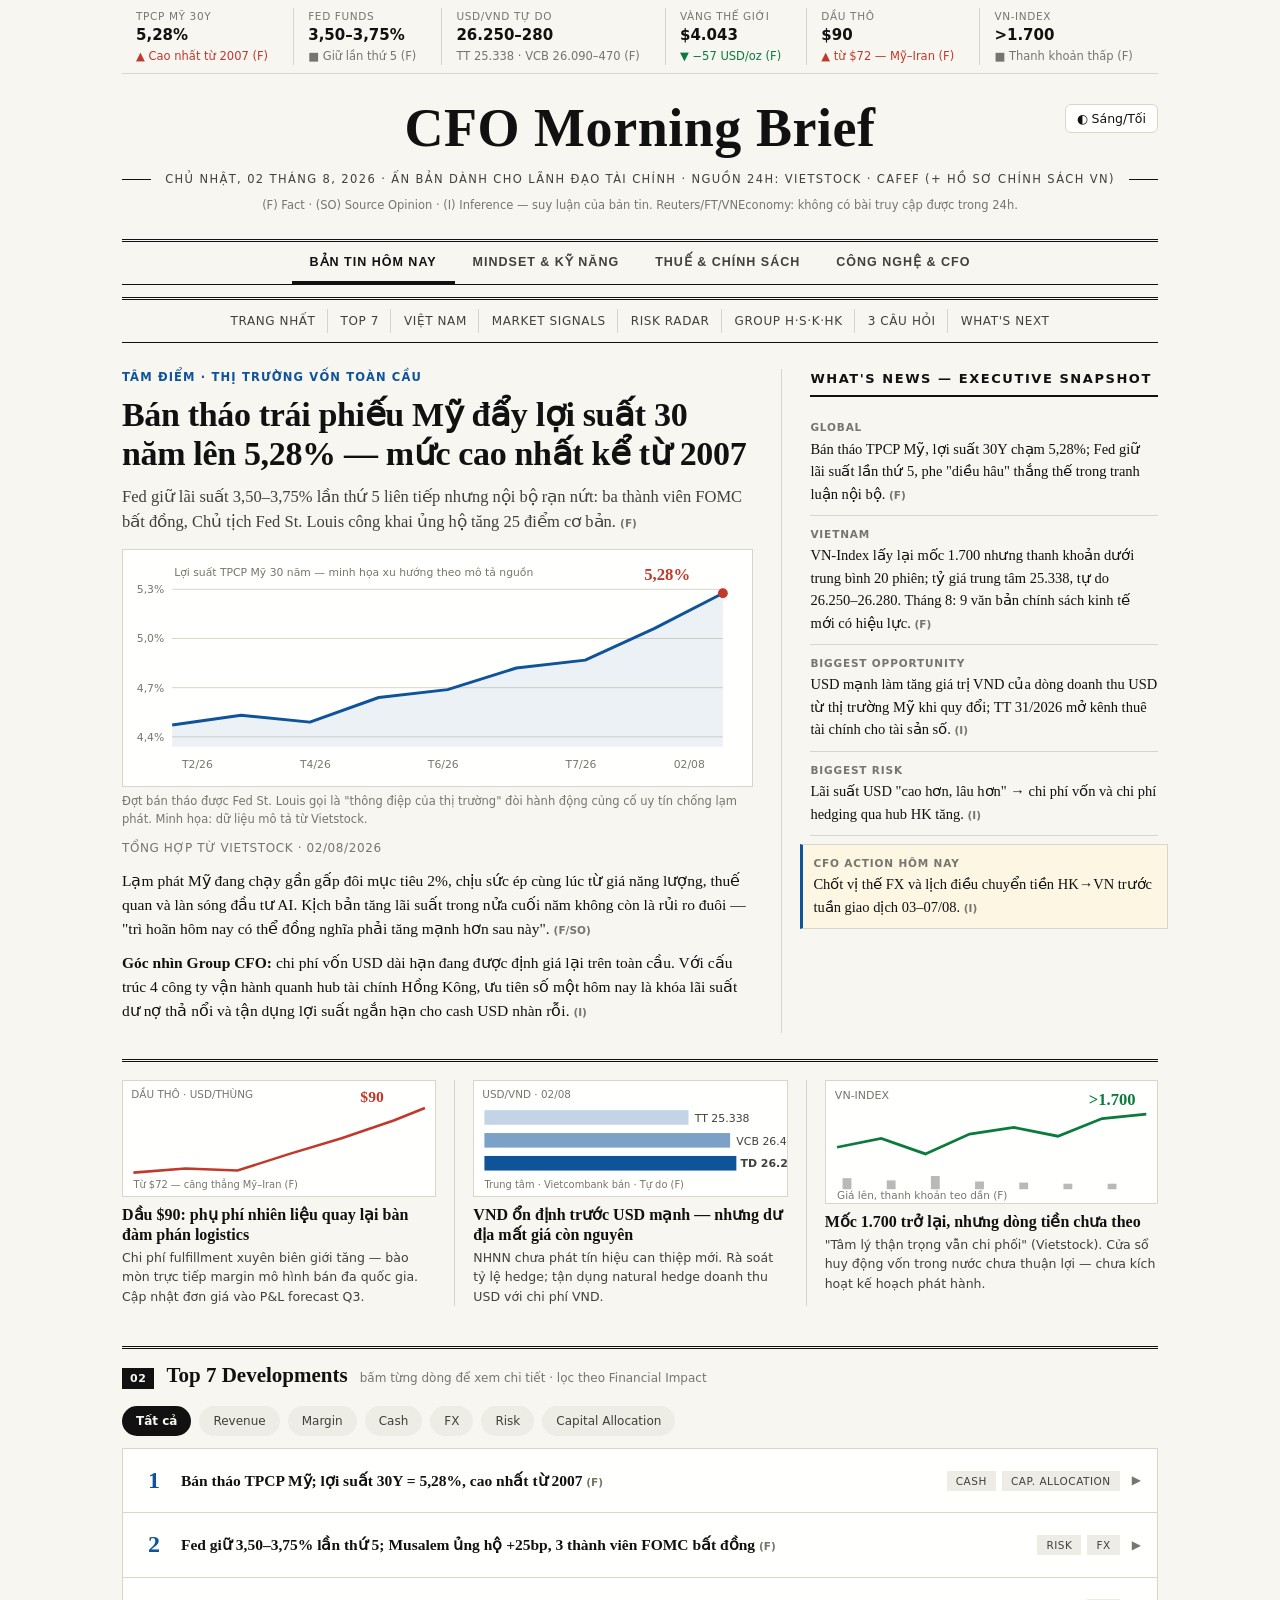
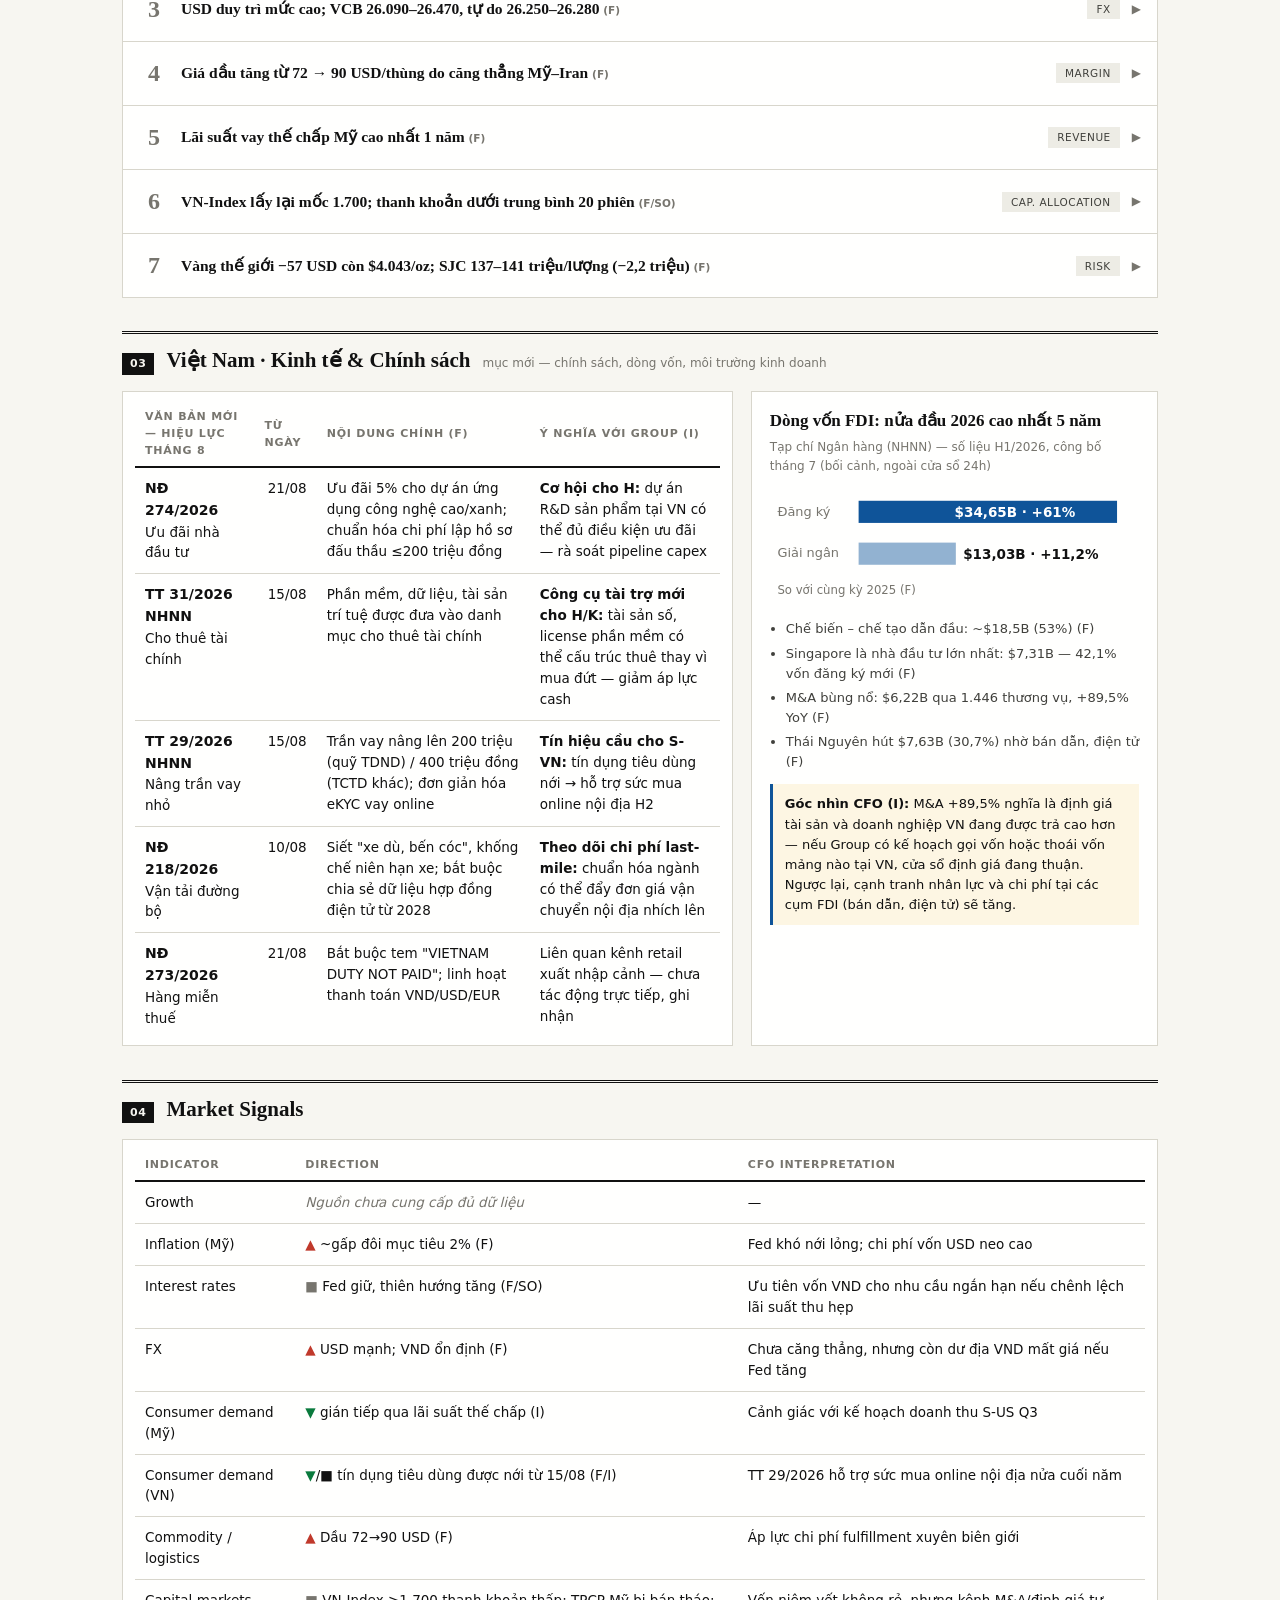
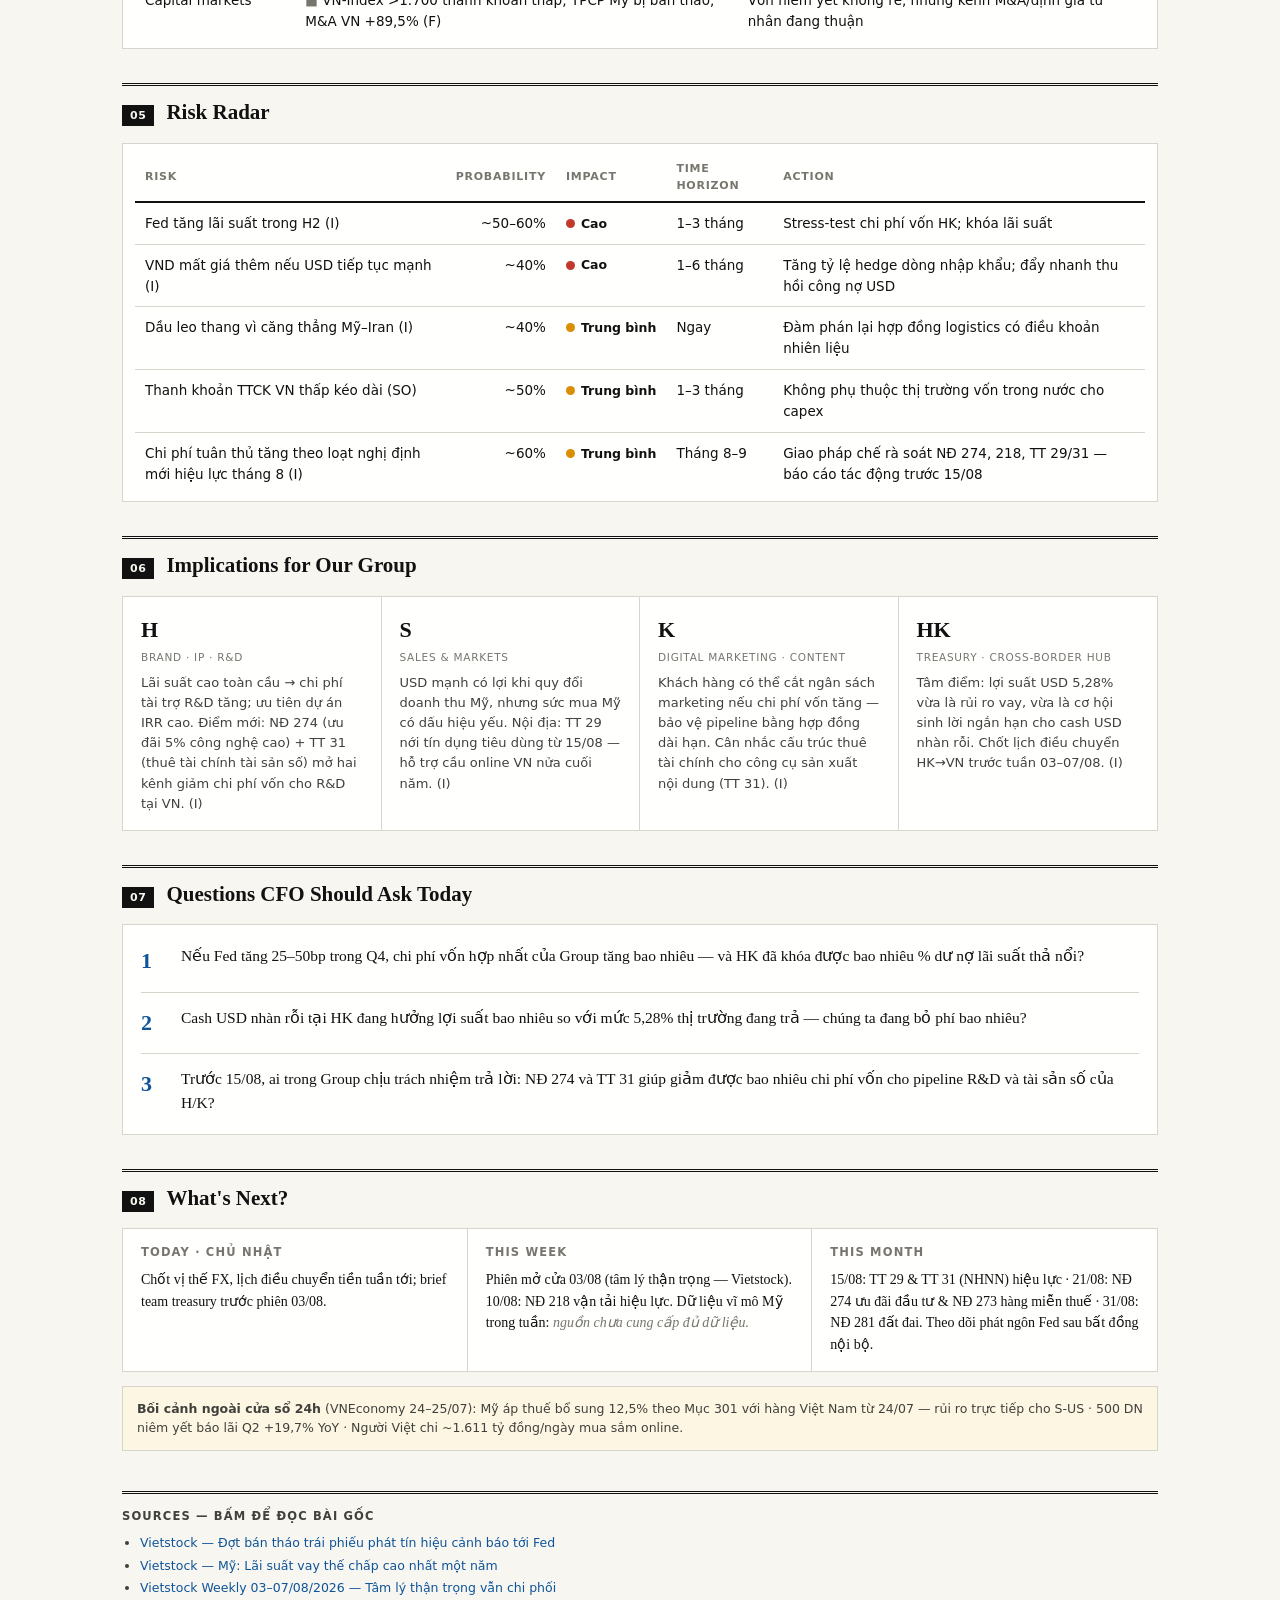
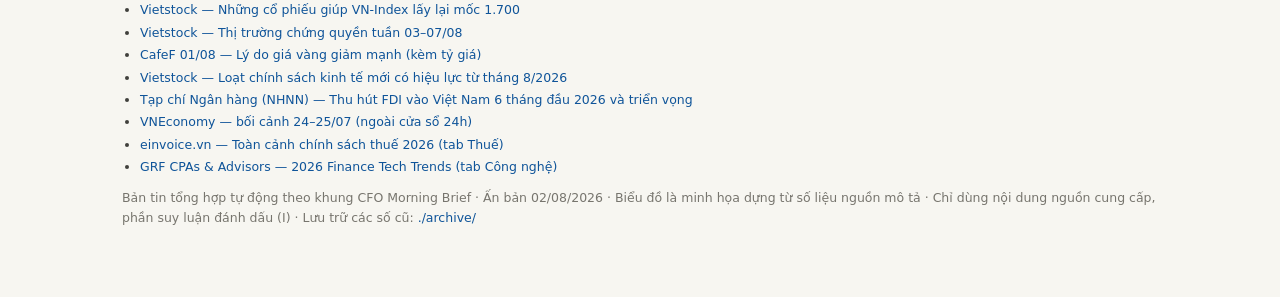
==== commit 9bc32ac8: "Them 3 tab: Mindset, Thue & Chinh sach, Cong nghe & CFO Co-Authored-By: Claude Fable 5 <noreply@anth" ====
--- a/archive/2026-08-02.html
+++ b/archive/2026-08-02.html
@@ -181,6 +181,23 @@
   footer li { margin: 3px 0 3px 18px; }
   footer a { text-decoration: none; }
   footer a:hover { text-decoration: underline; }
+
+  /* ===== Top-level tabs ===== */
+  .tabbar { display: flex; justify-content: center; flex-wrap: wrap; border-top: 3px double var(--rule); border-bottom: 1px solid var(--rule); margin-top: 12px; position: sticky; top: 0; background: var(--paper); z-index: 20; font-family: system-ui, sans-serif; }
+  .tabbar button { background: none; border: none; cursor: pointer; padding: 12px 18px; font-size: 12.5px; font-weight: 700; text-transform: uppercase; letter-spacing: .08em; color: var(--ink-2); border-bottom: 3px solid transparent; }
+  .tabbar button:hover { color: var(--accent); }
+  .tabbar button.active { color: var(--ink); border-bottom-color: var(--ink); }
+  .tabpanel { display: none; }
+  .tabpanel.active { display: block; }
+  nav.toc { position: static; }
+
+  .quotebox { background: var(--surface); border: 1px solid var(--hair); border-left: 4px solid var(--accent); padding: 18px 22px; margin: 8px 0 16px; }
+  .quotebox .qt { font-size: 21px; line-height: 1.45; font-style: italic; }
+  .quotebox .who { font-family: system-ui, sans-serif; font-size: 12px; text-transform: uppercase; letter-spacing: .07em; color: var(--muted); margin-top: 10px; }
+  .callout { font-family: system-ui, sans-serif; font-size: 13px; background: var(--warn-bg); border: 1px solid var(--hair); border-left: 3px solid var(--accent); padding: 12px 14px; margin-top: 12px; }
+  .twocol { display: grid; grid-template-columns: 1.5fr 1fr; gap: 18px; }
+  @media (max-width: 820px) { .twocol { grid-template-columns: 1fr; } }
+  .stamp { font-family: system-ui, sans-serif; font-size: 11px; color: var(--muted); text-transform: uppercase; letter-spacing: .08em; margin: 14px 0 4px; }
 </style>
 </head>
 <body>
@@ -203,6 +220,14 @@
   <div class="legend">(F) Fact · (SO) Source Opinion · (I) Inference — suy luận của bản tin. Reuters/FT/VNEconomy: không có bài truy cập được trong 24h.</div>
 </header>
 
+<div class="tabbar" id="tabbar">
+  <button class="active" data-tab="tab-brief">Bản tin hôm nay</button>
+  <button data-tab="tab-mindset">Mindset &amp; Kỹ năng</button>
+  <button data-tab="tab-tax">Thuế &amp; Chính sách</button>
+  <button data-tab="tab-tech">Công nghệ &amp; CFO</button>
+</div>
+
+<div class="tabpanel active" id="tab-brief">
 <nav class="toc">
   <a href="#front">Trang nhất</a>
   <a href="#dev">Top 7</a>
@@ -480,6 +505,151 @@
   </div>
   <p style="font-family:system-ui,sans-serif;font-size:12.5px;color:var(--ink-2);background:var(--warn-bg);border:1px solid var(--hair);padding:12px 14px;margin-top:14px;"><strong>Bối cảnh ngoài cửa sổ 24h</strong> (VNEconomy 24–25/07): Mỹ áp thuế bổ sung 12,5% theo Mục 301 với hàng Việt Nam từ 24/07 — rủi ro trực tiếp cho S-US · 500 DN niêm yết báo lãi Q2 +19,7% YoY · Người Việt chi ~1.611 tỷ đồng/ngày mua sắm online.</p>
 </section>
+</div><!-- /tab-brief -->
+
+<!-- ===== TAB: MINDSET ===== -->
+<div class="tabpanel" id="tab-mindset">
+  <div class="stamp">Chuyên mục rèn luyện · nội dung xoay vòng mỗi ngày · Ấn bản 02/08/2026</div>
+
+  <div class="kicker">Tư duy hôm nay · Kỷ luật đối diện vấn đề</div>
+  <h2 style="font-size:clamp(22px,3vw,30px);line-height:1.2;margin-bottom:10px;">"Problems don't age well" — nguyên tắc Jamie Dimon và bản đồ vấn đề của người đứng đầu tài chính</h2>
+  <div class="quotebox">
+    <div class="qt">"Vấn đề không tự đẹp lên theo thời gian. Hãy lôi nó ra ánh sáng ngay hôm nay."</div>
+    <div class="who">Jamie Dimon · Chairman &amp; CEO, JPMorganChase — nguyên tắc quản trị được ông nhắc lại nhiều năm trong thư cổ đông và phỏng vấn</div>
+  </div>
+  <p style="margin-bottom:10px;">Dimon bắt đầu ngày từ ~5h sáng bằng việc đọc — báo chí, báo cáo nội bộ, dữ liệu thị trường — trước khi bất kỳ cuộc họp nào diễn ra. Điều ông đòi hỏi ở đội ngũ không phải sự lạc quan, mà là <strong>danh sách sự thật khó chịu</strong>: khoản nợ nào đang xấu đi, khách hàng nào đang rời bỏ, giả định nào trong kế hoạch đã sai. Với một CFO, đây là kỷ luật đáng học nhất: báo cáo hay nhất không phải báo cáo đẹp nhất, mà là báo cáo <em>nói thật sớm nhất</em>.</p>
+  <div class="callout"><strong>Áp dụng hôm nay:</strong> mở sổ tay, viết 3 "sự thật khó chịu" của tài chính Group mà bạn đang tránh nhìn (một khoản công nợ, một giả định doanh thu, một chi phí đang phình). Đặt lịch xử lý cái đầu tiên trong tuần này — trước khi nó "già đi".</div>
+
+  <section class="sec">
+    <div class="sechead"><span class="secno">B</span><h2>Thói quen hàng ngày của những người đứng đầu</h2><span class="note">đúc kết từ phát ngôn &amp; thực hành được ghi nhận công khai</span></div>
+    <div class="card" style="padding:6px 12px;overflow-x:auto;">
+      <table>
+        <thead><tr><th>Người</th><th>Thói quen / nguyên tắc</th><th>Vì sao hiệu quả</th><th>Cách bạn áp dụng ở quy mô Group</th></tr></thead>
+        <tbody>
+          <tr><td><b class="vb">Warren Buffett</b><br><span style="color:var(--muted);font-size:11px">Berkshire Hathaway</span></td><td>Đọc 5–6 giờ mỗi ngày; chỉ quyết định trong "vòng tròn hiểu biết"</td><td>Lợi thế kép của kiến thức tích lũy; tránh sai lầm ở lĩnh vực không hiểu</td><td>Chặn 45 phút đọc mỗi sáng trước khi mở email; từ chối phê duyệt khoản đầu tư bạn không giải thích được bằng 1 trang giấy</td></tr>
+          <tr><td><b class="vb">Ruth Porat</b><br><span style="color:var(--muted);font-size:11px">President &amp; CIO Alphabet, cựu CFO Morgan Stanley</span></td><td>Kỷ luật phân bổ vốn: mọi sáng kiến phải cạnh tranh vốn như nhau; dám nói "không" với dự án của chính CEO</td><td>Biến phòng tài chính từ "người ghi sổ" thành "người gác cổng giá trị"</td><td>Lập một bảng xếp hạng IRR duy nhất cho mọi đề xuất capex của cả H, S, K, HK — không có ngoại lệ theo cảm tình</td></tr>
+          <tr><td><b class="vb">Jeff Bezos</b><br><span style="color:var(--muted);font-size:11px">Amazon</span></td><td>Cấm slide trong họp lãnh đạo — thay bằng memo 6 trang đọc im lặng đầu giờ</td><td>Viết văn xuôi buộc tư duy phải liền mạch; slide che giấu lỗ hổng logic</td><td>Yêu cầu đề xuất ngân sách lớn của 4 công ty nộp dạng memo: bối cảnh → số liệu → rủi ro → đề nghị</td></tr>
+          <tr><td><b class="vb">Tim Cook</b><br><span style="color:var(--muted);font-size:11px">Apple</span></td><td>Dậy ~4–5h; tự đọc phản hồi khách hàng; vận hành chuỗi cung ứng bằng số liệu từng đơn vị</td><td>Người đứng đầu chạm dữ liệu gốc, không chỉ nghe báo cáo đã lọc</td><td>Mỗi tuần một lần, tự mở dữ liệu bán hàng thô của S — đừng chỉ đọc bản tóm tắt của cấp dưới</td></tr>
+          <tr><td><b class="vb">Phạm Nhật Vượng</b><br><span style="color:var(--muted);font-size:11px">Vingroup</span></td><td>"Mãi mãi tinh thần khởi nghiệp" — tốc độ thực thi là văn hóa; đã quyết là làm đến cùng, sai thì sửa nhanh</td><td>Ở thị trường biến động, tốc độ ra quyết định là một loại lợi nhuận</td><td>Đặt SLA cho chính phòng tài chính: mọi yêu cầu phê duyệt phải có câu trả lời trong 48h</td></tr>
+          <tr><td><b class="vb">Trần Đình Long</b><br><span style="color:var(--muted);font-size:11px">Hòa Phát</span></td><td>Bảo thủ về tiền mặt và nợ vay; chỉ mở rộng vào lĩnh vực hiểu sâu, đi đến cùng chuỗi giá trị</td><td>Doanh nghiệp sống sót qua chu kỳ nhờ bảng cân đối, không nhờ câu chuyện</td><td>Giữ kỷ luật "tháng tiền mặt tối thiểu" cho cả Group ngay cả khi cơ hội đầu tư hấp dẫn</td></tr>
+        </tbody>
+      </table>
+    </div>
+  </section>
+
+  <section class="sec">
+    <div class="sechead"><span class="secno">C</span><h2>Kỹ năng tuần này · Kể chuyện bằng con số</h2></div>
+    <div class="twocol">
+      <div class="card" style="padding:16px 18px;">
+        <p style="font-family:system-ui,sans-serif;font-size:13.5px;margin-bottom:10px;">CFO giỏi nhất không trình bày số liệu — họ trình bày <strong>quyết định kèm bằng chứng</strong>. Khung 3 bước dùng cho mọi cuộc họp HĐQT:</p>
+        <table>
+          <tbody>
+            <tr><td><b>1. Kết luận trước</b></td><td>Mở đầu bằng câu trả lời: "Chúng ta nên khóa lãi suất 60% dư nợ HK ngay tháng này." Không dẫn dắt vòng vo.</td></tr>
+            <tr><td><b>2. Ba con số đắt nhất</b></td><td>Chỉ giữ 3 số liệu làm thay đổi quyết định — mọi số khác đưa vào phụ lục.</td></tr>
+            <tr><td><b>3. Điều gì làm tôi sai</b></td><td>Tự nêu kịch bản khiến khuyến nghị của mình sai — trước khi bị hỏi. Đây là điều tạo niềm tin nhanh nhất với HĐQT.</td></tr>
+          </tbody>
+        </table>
+      </div>
+      <div class="card" style="padding:16px 18px;">
+        <h3 style="font-size:15px;margin-bottom:8px;">Giá sách của CFO</h3>
+        <p style="font-family:system-ui,sans-serif;font-size:13px;color:var(--ink-2);margin-bottom:8px;">Ba cuốn đáng đọc lại hàng năm:</p>
+        <div class="q"><div class="qn">1</div><div><strong>The Outsiders</strong> — William Thorndike: 8 CEO tạo lợi nhuận phi thường chỉ bằng kỷ luật phân bổ vốn.</div></div>
+        <div class="q"><div class="qn">2</div><div><strong>Only the Paranoid Survive</strong> — Andy Grove: nhận diện "điểm uốn chiến lược" trước khi nó nghiền nát mô hình kinh doanh.</div></div>
+        <div class="q"><div class="qn">3</div><div><strong>Poor Charlie's Almanack</strong> — Charlie Munger: mô hình tư duy đa ngành và nghệ thuật tránh ngu ngốc thay vì cố thông minh.</div></div>
+        <div class="callout"><strong>Câu hỏi tự vấn cuối ngày:</strong> Hôm nay tôi ra quyết định nào bằng dữ liệu, quyết định nào bằng quán tính? Nếu tôi là CFO đối thủ nhìn vào Group, tôi sẽ tấn công điểm yếu nào trước?</div>
+      </div>
+    </div>
+  </section>
+</div><!-- /tab-mindset -->
+
+<!-- ===== TAB: TAX ===== -->
+<div class="tabpanel" id="tab-tax">
+  <div class="stamp">Hồ sơ chuyên đề · cập nhật khi có văn bản/dự thảo mới · Ấn bản 02/08/2026</div>
+
+  <div class="kicker">Thuế &amp; Chính sách · Việt Nam</div>
+  <h2 style="font-size:clamp(22px,3vw,30px);line-height:1.2;margin-bottom:10px;">2026: năm hệ thống thuế Việt Nam đổi mới toàn diện — bản đồ tác động cho chủ doanh nghiệp</h2>
+  <p style="margin-bottom:14px;color:var(--ink-2);">Ba luật thuế lớn (TNCN, GTGT, quản lý thuế) cùng chuyển động trong năm 2026, cộng với thuế tối thiểu toàn cầu đã vận hành — với một tập đoàn 4 công ty có hub tài chính tại Hồng Kông, đây là tab cần mở mỗi tuần. <span class="facttag">(F/I)</span></p>
+
+  <section class="sec">
+    <div class="sechead"><span class="secno">A</span><h2>Đang &amp; sắp hiệu lực</h2><span class="note">nguồn: einvoice.vn tổng hợp luật 2026 · Vietstock · (F)</span></div>
+    <div class="card" style="padding:6px 12px;overflow-x:auto;">
+      <table>
+        <thead><tr><th>Văn bản / quy định</th><th>Hiệu lực</th><th>Nội dung chính</th><th>Tác động ngắn hạn</th><th>Tác động dài hạn</th><th>Nên làm gì</th></tr></thead>
+        <tbody>
+          <tr><td><b class="vb">Giảm trừ gia cảnh mới</b></td><td class="num">01/01/2026</td><td>Bản thân 15,5 triệu/tháng (186tr/năm); người phụ thuộc 6,2 triệu/tháng — tăng &gt;40%</td><td>Thuế TNCN người lao động giảm → lương thực nhận tăng mà DN không tốn thêm</td><td>Giảm áp lực đàm phán tăng lương 2026–27</td><td>Cho HR tính lại gross–net toàn Group; dùng làm "khoản tăng lương miễn phí" trong review lương</td></tr>
+          <tr><td><b class="vb">Luật Thuế TNCN sửa đổi</b></td><td class="num">01/07/2026</td><td>Biểu thuế còn 5 bậc (từ 7); hộ/cá nhân kinh doanh miễn thuế đến 500 triệu đồng doanh thu/năm; chuyển nhượng BĐS 2% giá giao dịch; vàng miếng 0,1%</td><td>Chi phí thuế của nhân sự thu nhập cao thay đổi theo bậc mới; hộ KD online dưới 500tr được miễn</td><td>Hệ sinh thái seller nhỏ trên sàn TMĐT dễ thở hơn → tốt cho hàng hóa S nội địa</td><td>Mô phỏng lại chi phí nhân sự C-level theo biểu 5 bậc trước 01/07</td></tr>
+          <tr><td><b class="vb">Thuế TMĐT — sàn khấu trừ nộp thay</b></td><td class="num">Đang vận hành</td><td>Sàn TMĐT khấu trừ, kê khai, nộp thuế thay hộ/cá nhân kinh doanh trên sàn</td><td>Take-rate thực tế của seller thay đổi → mặt bằng giá niêm yết</td><td>Minh bạch hóa toàn ngành — lợi thế cho người chơi tuân thủ sẵn như S</td><td>Đưa biến "thuế khấu trừ tại sàn" vào mô hình pricing của S-VN</td></tr>
+          <tr><td><b class="vb">TTĐB thuốc lá, rượu bia</b></td><td class="num">01/01/2026</td><td>Thuốc lá lên 65%, lộ trình tăng tiếp; bia bắt đầu lộ trình từ 2027</td><td>Không trực tiếp với Group</td><td>Tín hiệu: nhà nước sẵn sàng dùng thuế điều tiết hành vi tiêu dùng</td><td>Ghi nhận — theo dõi nếu mở ngành hàng liên quan</td></tr>
+          <tr><td><b class="vb">Ưu đãi TNDN điện tử/bán dẫn + NĐ 274/2026</b></td><td class="num">2026 · 21/08</td><td>Ưu đãi thuế TNDN khi đạt tiêu chí R&amp;D, nội địa hóa; NĐ 274 thêm ưu đãi 5% dự án công nghệ cao/xanh</td><td>Cơ hội giảm thuế suất hiệu dụng cho hoạt động R&amp;D của H tại VN</td><td>Định hình lại bài toán "đặt R&amp;D ở đâu" trong cấu trúc Group</td><td>Giao thuế + pháp chế trả lời trước 31/08: pipeline R&amp;D của H có đủ điều kiện không, giá trị ưu đãi ước tính bao nhiêu</td></tr>
+        </tbody>
+      </table>
+    </div>
+  </section>
+
+  <section class="sec">
+    <div class="sechead"><span class="secno">B</span><h2>Đặc biệt với cấu trúc Group H–S–K–HK</h2><span class="note">hai hồ sơ thường trực — không mới nhưng đắt nhất</span></div>
+    <div class="twocol">
+      <div class="card" style="padding:16px 18px;">
+        <h3 style="font-size:16px;margin-bottom:6px;">Thuế tối thiểu toàn cầu 15% (Pillar 2)</h3>
+        <p style="font-family:system-ui,sans-serif;font-size:13px;color:var(--ink-2);margin-bottom:8px;">Việt Nam áp dụng từ kỳ tính thuế 2024 (Nghị quyết 107/2023/QH15) với tập đoàn đa quốc gia doanh thu hợp nhất ≥750 triệu EUR. Ngay cả khi Group chưa chạm ngưỡng, <strong>logic của nó đã thay đổi luật chơi hub tài chính</strong>: lợi nhuận dồn về nơi thuế suất thấp (HK 8,25–16,5%) ngày càng dễ bị "truy thu bổ sung" về nơi phát sinh hoạt động thực.</p>
+        <div class="callout"><strong>Ví dụ định lượng (I):</strong> nếu ETR của công ty HK là 12% và Group thuộc diện áp dụng, phần thiếu 3 điểm % có thể bị thu bổ sung tại VN — lợi ích chuyển giá về HK gần như biến mất. Bài toán đúng không còn là "thuế thấp nhất ở đâu" mà là "chất hoạt động thực (substance) đặt ở đâu".</div>
+      </div>
+      <div class="card" style="padding:16px 18px;">
+        <h3 style="font-size:16px;margin-bottom:6px;">Chuyển giá — Nghị định 132/2020</h3>
+        <p style="font-family:system-ui,sans-serif;font-size:13px;color:var(--ink-2);margin-bottom:8px;">Bốn công ty H–S–K–HK giao dịch nội bộ liên tục (bản quyền, dịch vụ marketing, điều phối vốn) = đối tượng kinh điển của thanh tra chuyển giá. Trần lãi vay được trừ 30% EBITDA; hồ sơ xác định giá giao dịch liên kết (Local file, Master file) phải sẵn sàng <em>trước</em> khi bị hỏi.</p>
+        <div class="callout"><strong>Nên làm gì:</strong> chuẩn hóa hợp đồng nội bộ 4 công ty với benchmark giá thị trường độc lập; rà soát phí bản quyền H→S và phí dịch vụ K→S mỗi quý; lưu hồ sơ chứng minh HK có nhân sự và chức năng thật, không chỉ là hộp thư.</div>
+      </div>
+    </div>
+  </section>
+
+  <section class="sec">
+    <div class="sechead"><span class="secno">C</span><h2>Dự thảo đang theo dõi</h2><span class="note">mục này tự cập nhật khi nguồn đưa tin mới</span></div>
+    <div class="card" style="padding:6px 12px;overflow-x:auto;">
+      <table>
+        <thead><tr><th>Dự thảo</th><th>Trạng thái</th><th>Ảnh hưởng nếu thông qua</th><th>Hành động</th></tr></thead>
+        <tbody>
+          <tr><td>Các văn bản hướng dẫn Luật Thuế TNCN sửa đổi (thông tư, nghị định chi tiết biểu 5 bậc)</td><td>Chờ ban hành trước 01/07/2026</td><td>Quyết định cách tính cụ thể cho thu nhập từ ESOP, thưởng cổ phiếu — ảnh hưởng chính sách đãi ngộ C-level</td><td>Theo dõi trong tab này hàng tuần; chưa chốt chính sách thưởng cổ phần mới cho tới khi có hướng dẫn</td></tr>
+          <tr><td colspan="4" class="missing">Trong 24h qua nguồn chưa đưa dự thảo mới — danh sách sẽ dài ra theo từng ấn bản.</td></tr>
+        </tbody>
+      </table>
+    </div>
+  </section>
+</div><!-- /tab-tax -->
+
+<!-- ===== TAB: TECH ===== -->
+<div class="tabpanel" id="tab-tech">
+  <div class="stamp">Chuyên mục CFO số · một ý tưởng khả dụng mỗi ngày · Ấn bản 02/08/2026</div>
+
+  <div class="kicker">Công nghệ &amp; Chuyển đổi số tài chính</div>
+  <h2 style="font-size:clamp(22px,3vw,30px);line-height:1.2;margin-bottom:10px;">2026: AI rời khỏi "công cụ thử nghiệm", trở thành lớp vận hành của phòng tài chính</h2>
+  <p style="margin-bottom:10px;color:var(--ink-2);">Ba dịch chuyển lớn của năm nay (GRF CPAs &amp; Advisors): AI nhúng thẳng vào ERP/FP&amp;A/AP thay vì đứng riêng; dữ liệu chuyển từ dashboard tĩnh sang <strong>ra quyết định real-time trong luồng công việc</strong>; và giao diện hội thoại — hỏi hệ thống bằng ngôn ngữ tự nhiên thay vì kéo báo cáo. <span class="facttag">(SO)</span> Với một tập đoàn TMĐT 4 công ty, điều này nghĩa là: bài toán không phải "mua phần mềm gì" mà là <strong>"dữ liệu 4 công ty đã đủ sạch để máy đọc chưa".</strong> <span class="facttag">(I)</span></p>
+
+  <section class="sec">
+    <div class="sechead"><span class="secno">A</span><h2>Bản đồ công cụ theo nhịp vận hành</h2><span class="note">ví dụ vendor từ nguồn — nguyên tắc quan trọng hơn tên phần mềm</span></div>
+    <div class="card" style="padding:6px 12px;overflow-x:auto;">
+      <table>
+        <thead><tr><th>Nhịp</th><th>Bài toán</th><th>Cách làm / công cụ (ví dụ)</th><th>Lợi ích</th><th>Bước đầu tiên cho Group</th></tr></thead>
+        <tbody>
+          <tr><td><b class="vb">Hàng ngày</b></td><td>Biết chính xác tiền đang ở đâu trên 4 công ty, 3 múi giờ</td><td>Cash dashboard nối API ngân hàng (HK + VN + US); AI agent tự bắt hóa đơn, khớp giao dịch, gán mã chi phí (kiểu BILL)</td><td>Hết cảnh chờ kế toán tổng hợp cuối ngày; phát hiện bất thường trong vài giờ thay vì cuối tháng</td><td>Liệt kê mọi tài khoản ngân hàng của H/S/K/HK và hỏi từng ngân hàng về API — miễn phí, làm được tuần này</td></tr>
+          <tr><td><b class="vb">Hàng tuần</b></td><td>Kiểm soát chi tiêu trước khi tiền đi, không phải sau</td><td>Chính sách chi nhúng vào luồng duyệt (kiểu Ramp tích hợp Teams/ERP): AI nhắc sai chính sách ngay lúc tạo đề nghị</td><td>Giảm duyệt tay, giảm chi vượt ngân sách marketing của K</td><td>Chuẩn hóa 1 bộ hạng mục chi phí chung cho 4 công ty — điều kiện tiên quyết của mọi tự động hóa</td></tr>
+          <tr><td><b class="vb">Hàng tháng</b></td><td>Đóng sổ nhanh, đối soát liên công ty H↔S↔K↔HK</td><td>"Continuous close": đối soát chạy hằng ngày bằng rule + AI duyệt bút toán lặp (kiểu Sage Intacct predictive workflows)</td><td>Đóng sổ từ 10–15 ngày xuống 3–5 ngày; giảm 30–50% giờ công kế toán tổng hợp (I — mục tiêu ngành)</td><td>Đo baseline: hiện Group đóng sổ hợp nhất mất mấy ngày? Không đo thì không cải thiện được</td></tr>
+          <tr><td><b class="vb">Hàng quý</b></td><td>Forecast theo driver, không theo cảm tính</td><td>Rolling forecast 13 tuần dòng tiền + mô hình driver-based; AI sinh kịch bản ngay trong Excel (kiểu Vena)</td><td>HĐQT thấy 3 kịch bản kèm xác suất thay vì 1 con số chết</td><td>Chọn 5 driver doanh thu của S (traffic, conversion, AOV, tỷ giá, take-rate) làm xương sống mô hình</td></tr>
+          <tr><td><b class="vb">Hàng năm</b></td><td>Kế hoạch vốn &amp; ngân sách gắn chiến lược</td><td>Scenario planning: mô phỏng thuế quan, tỷ giá, lãi suất trên cùng một mô hình dữ liệu</td><td>Quyết định capex/tài trợ dựa trên dải kết quả, không phải điểm ước tính</td><td>Bắt đầu từ chính brief này: 3 rủi ro trong Risk Radar → 3 kịch bản ngân sách 2027</td></tr>
+        </tbody>
+      </table>
+    </div>
+  </section>
+
+  <section class="sec">
+    <div class="sechead"><span class="secno">B</span><h2>Lộ trình 90 ngày cho Group</h2></div>
+    <div class="next">
+      <div><h3>Ngày 0–30 · Nhìn thấy</h3><p>Một bảng điều khiển tiền mặt duy nhất cho 4 công ty, cập nhật hằng ngày qua API ngân hàng. Chuẩn hóa hệ thống tài khoản kế toán chung. Chưa mua gì lớn — dùng sheet + API trước.</p></div>
+      <div><h3>Ngày 30–60 · Tự động</h3><p>Tự động hóa 2 việc ngốn giờ công nhất: đối soát liên công ty HK↔S↔K và bắt hóa đơn đầu vào của K. Đo số giờ tiết kiệm — đó là business case cho giai đoạn sau.</p></div>
+      <div><h3>Ngày 60–90 · Dự báo</h3><p>Rolling forecast 13 tuần dòng tiền hợp nhất, driver-based cho S. Ra mắt "close calendar" mục tiêu 5 ngày. Từ đây mới nói chuyện chọn nền tảng FP&amp;A dài hạn.</p></div>
+    </div>
+    <div class="callout" style="margin-top:14px;"><strong>Nguyên tắc không đổi (I):</strong> AI không thay CFO — nó thay phần việc lặp lại của phòng tài chính. Phán đoán, đạo đức số liệu và trách nhiệm trước HĐQT vẫn là con người. Tự động hóa dữ liệu xấu chỉ tạo ra sai số nhanh hơn: sạch dữ liệu trước, mua công cụ sau.</div>
+  </section>
+</div><!-- /tab-tech -->
 
 <footer>
   <h4>Sources — bấm để đọc bài gốc</h4>
@@ -493,6 +663,8 @@
     <li><a href="https://vietstock.vn/2026/07/loat-chinh-sach-kinh-te-moi-co-hieu-luc-tu-thang-8-nam-2026-761-1472102.htm" target="_blank" rel="noopener">Vietstock — Loạt chính sách kinh tế mới có hiệu lực từ tháng 8/2026</a></li>
     <li><a href="https://tapchinganhang.gov.vn/thu-hut-fdi-vao-viet-nam-6-thang-dau-nam-2026-va-trien-vong-17575.html" target="_blank" rel="noopener">Tạp chí Ngân hàng (NHNN) — Thu hút FDI vào Việt Nam 6 tháng đầu 2026 và triển vọng</a></li>
     <li><a href="https://vneconomy.vn/" target="_blank" rel="noopener">VNEconomy — bối cảnh 24–25/07 (ngoài cửa sổ 24h)</a></li>
+    <li><a href="https://einvoice.vn/tin-tuc/chinh-sach-thue-2026" target="_blank" rel="noopener">einvoice.vn — Toàn cảnh chính sách thuế 2026 (tab Thuế)</a></li>
+    <li><a href="https://www.grfcpa.com/resource/2026-finance-tech-trends-ai-updates-cfos-should-watch/" target="_blank" rel="noopener">GRF CPAs &amp; Advisors — 2026 Finance Tech Trends (tab Công nghệ)</a></li>
   </ul>
   <p style="margin-top:12px;color:var(--muted)">Bản tin tổng hợp tự động theo khung CFO Morning Brief · Ấn bản 02/08/2026 · Biểu đồ là minh họa dựng từ số liệu nguồn mô tả · Chỉ dùng nội dung nguồn cung cấp, phần suy luận đánh dấu (I) · Lưu trữ các số cũ: <a href="./archive/2026-08-02.html">./archive/</a></p>
 </footer>
@@ -508,6 +680,16 @@
   });
   document.querySelectorAll('.dev-head').forEach(function(h) {
     h.addEventListener('click', function() { h.parentElement.classList.toggle('open'); });
+  });
+  var tabs = document.querySelectorAll('#tabbar button');
+  tabs.forEach(function(b) {
+    b.addEventListener('click', function() {
+      tabs.forEach(function(x) { x.classList.remove('active'); });
+      b.classList.add('active');
+      var id = b.getAttribute('data-tab');
+      document.querySelectorAll('.tabpanel').forEach(function(p) { p.classList.toggle('active', p.id === id); });
+      window.scrollTo({ top: 0 });
+    });
   });
   var chips = document.querySelectorAll('#chips .chip');
   chips.forEach(function(c) {
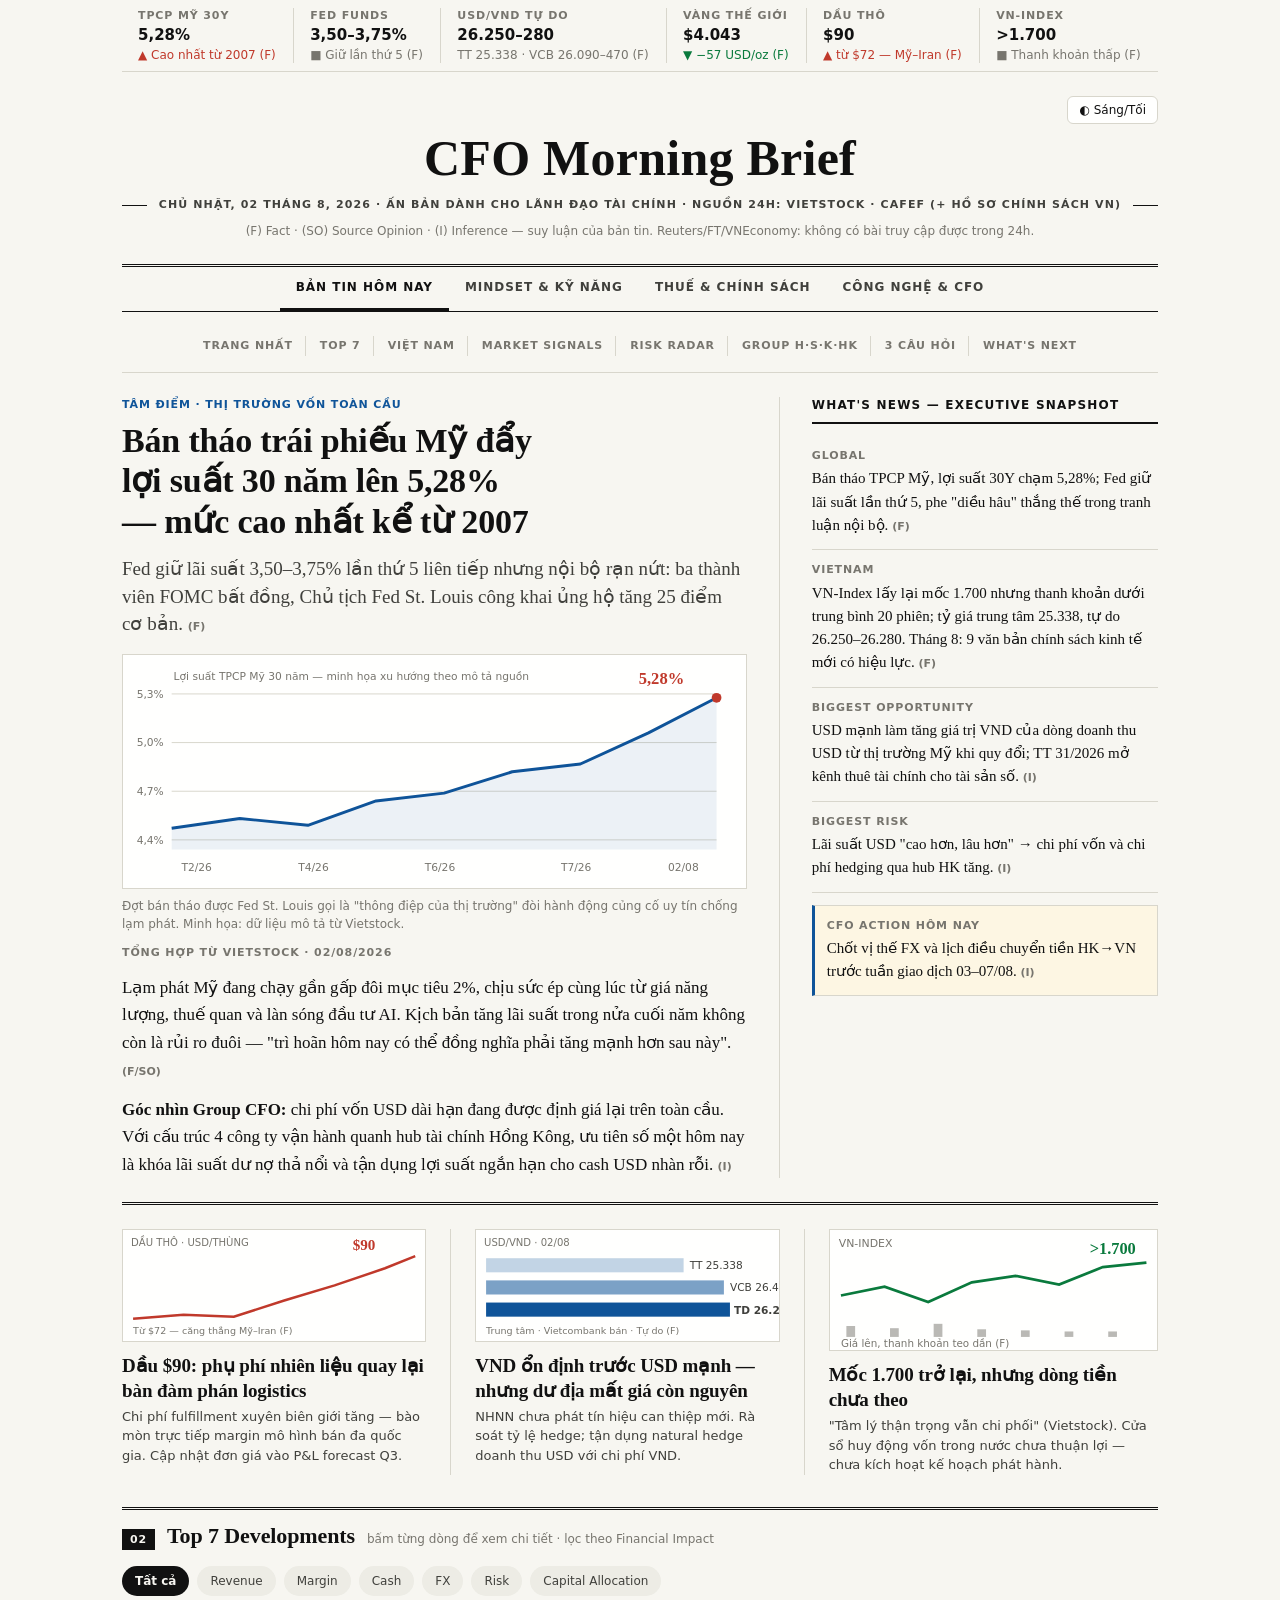
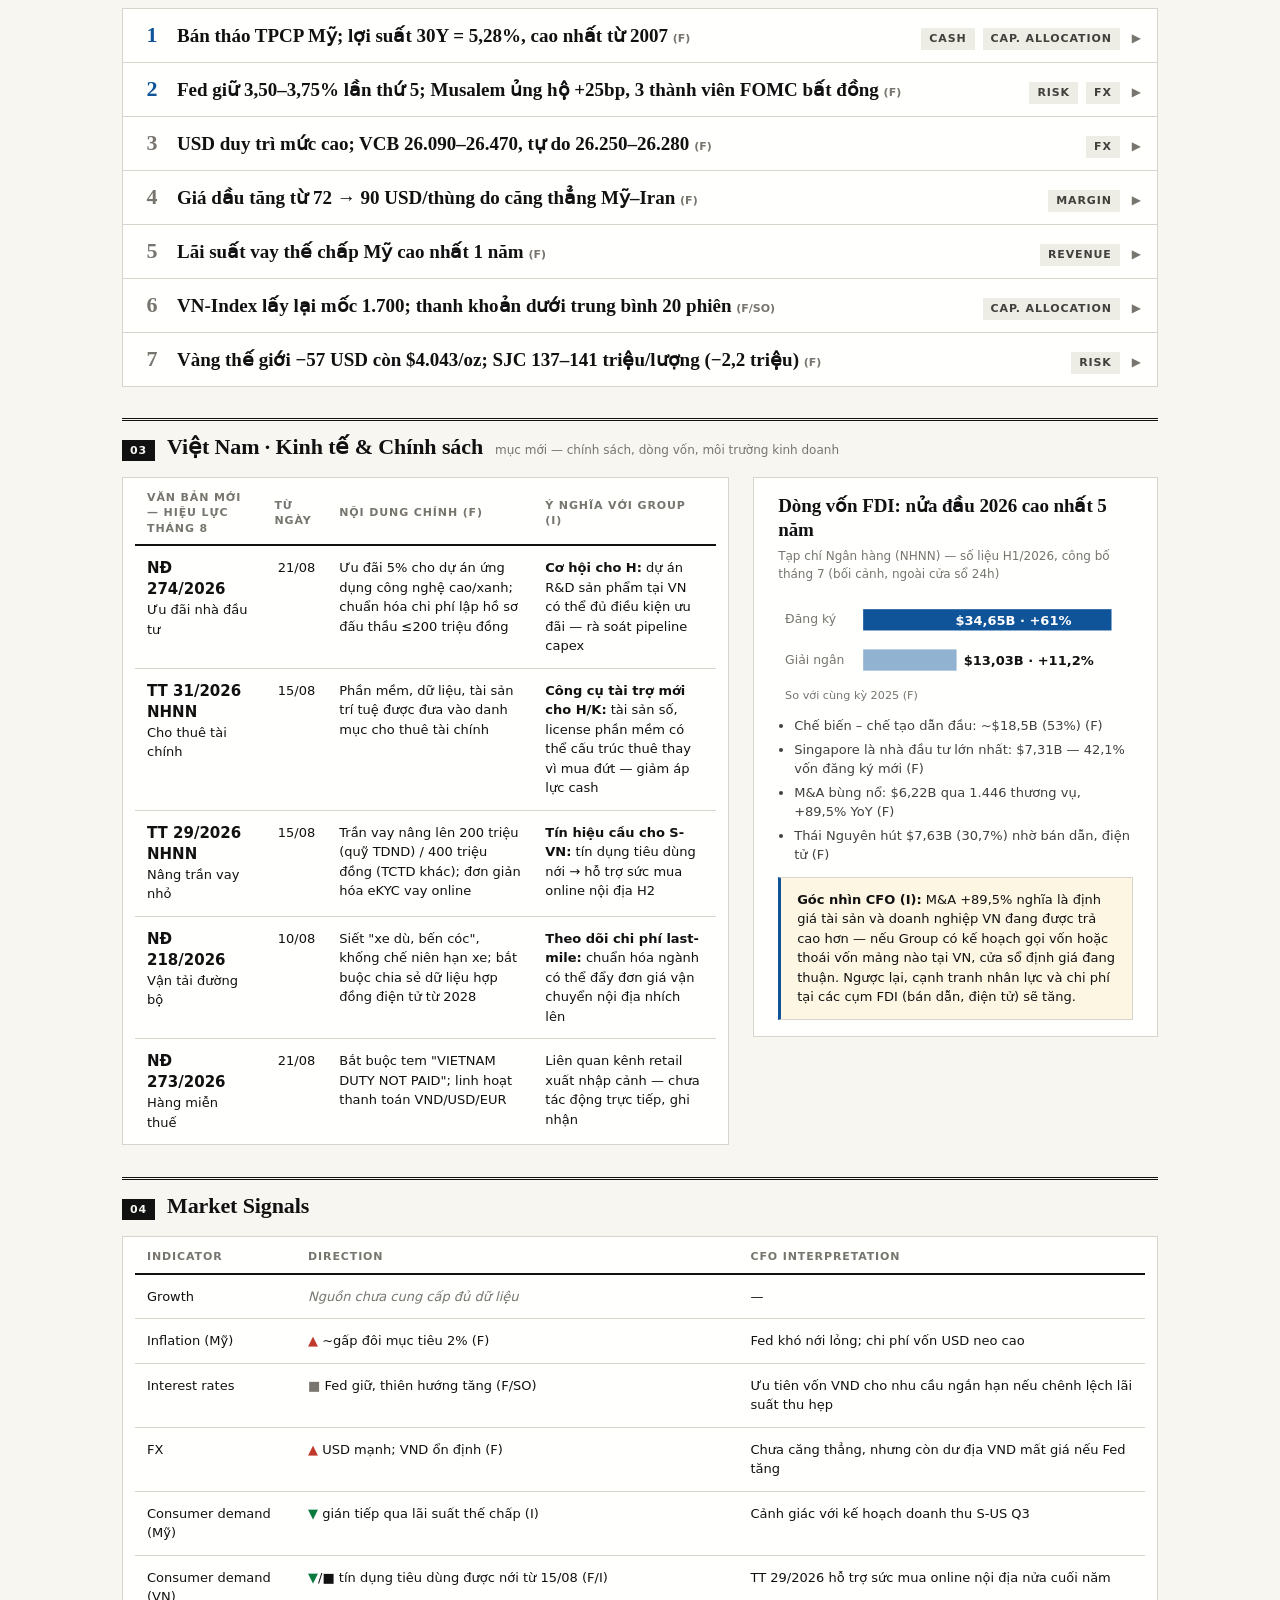
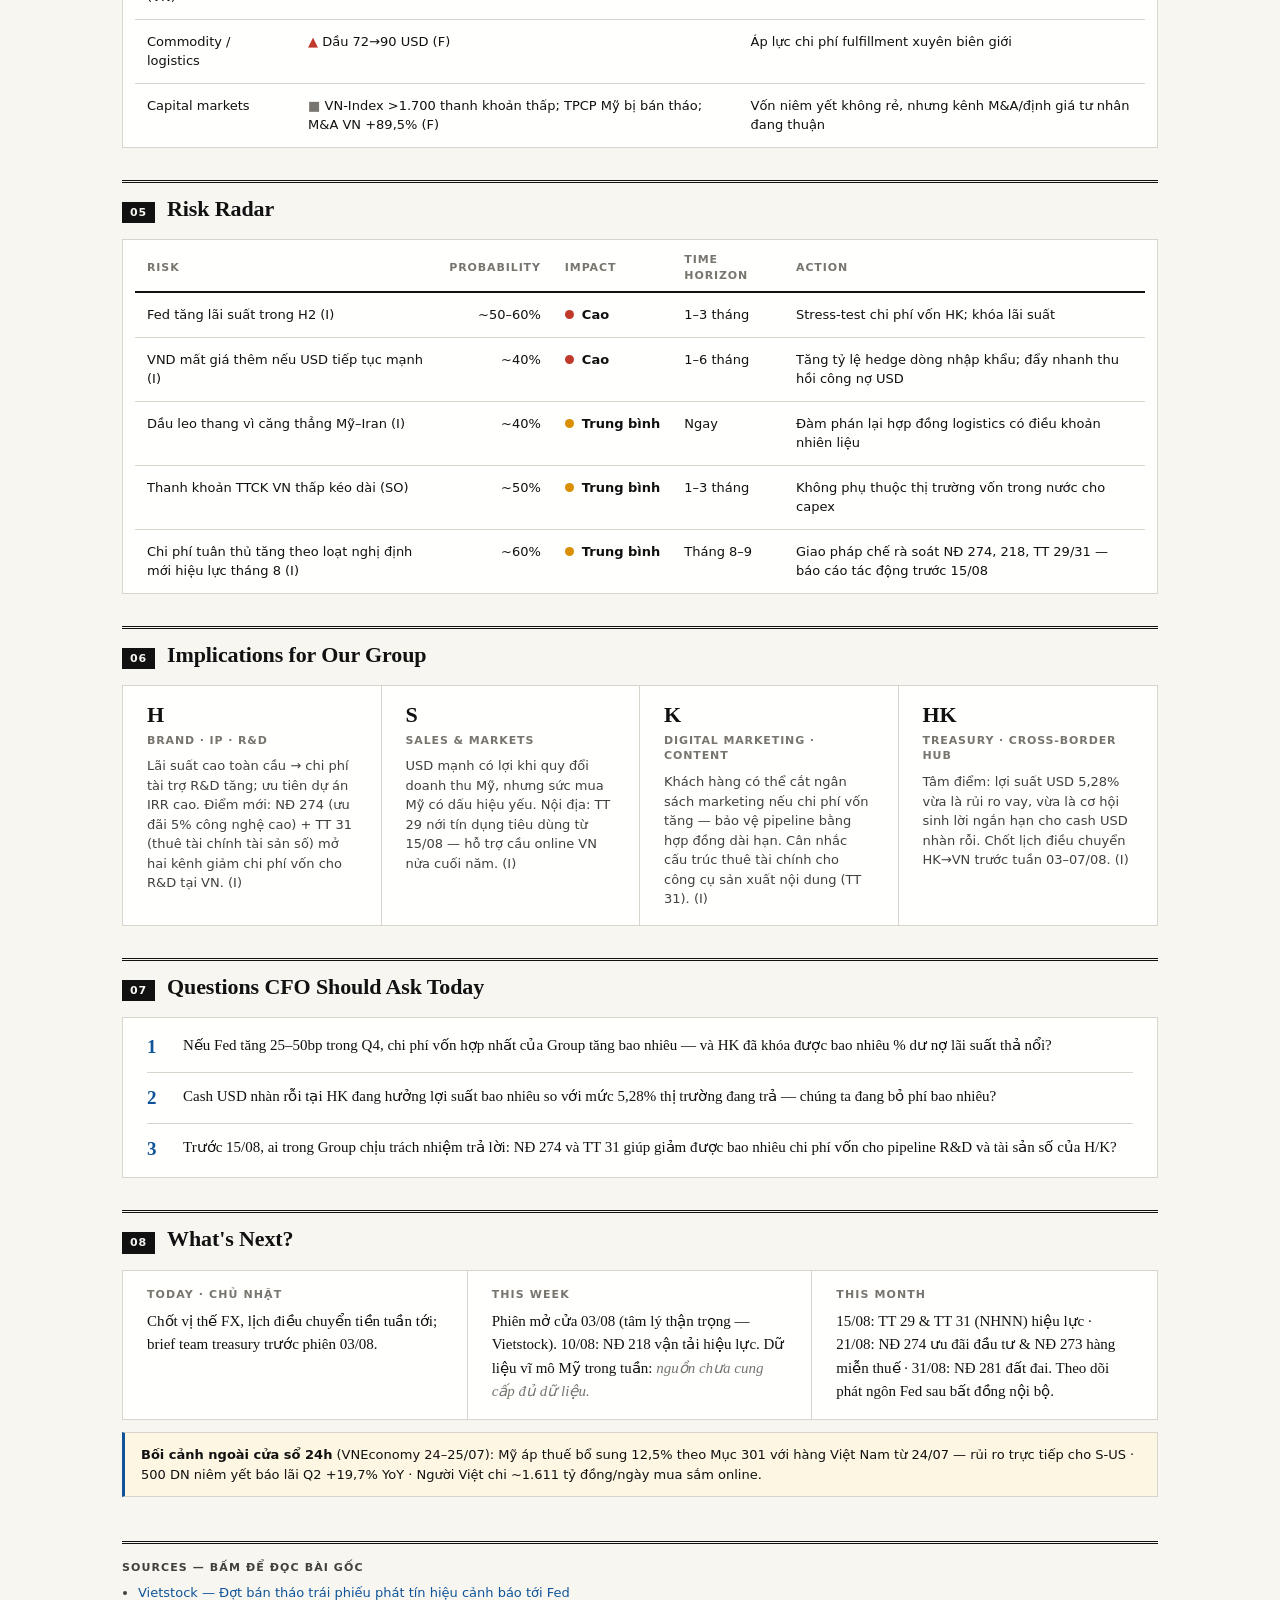
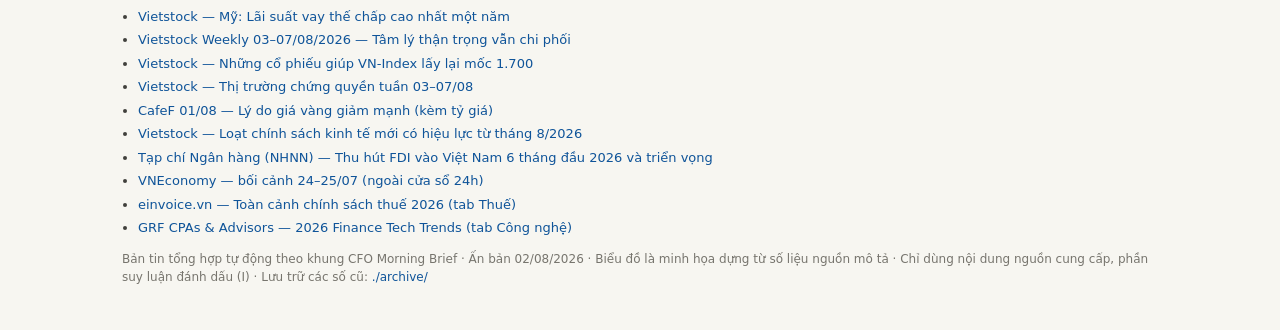
==== commit de1c6d10: "Chuan hoa he thong chu: font co day du dau tieng Viet, thang co chu 9 bac, nhip khoang cach thong nh" ====
--- a/archive/2026-08-02.html
+++ b/archive/2026-08-02.html
@@ -5,7 +5,33 @@
 <meta name="viewport" content="width=device-width, initial-scale=1.0">
 <title>CFO Morning Brief – 02/08/2026</title>
 <style>
+  /* ============================================================
+     HỆ THỐNG CHỮ — CFO Morning Brief
+     Font: bộ serif có đủ dấu tiếng Việt (tránh Georgia vì thiếu
+     glyph Việt → chữ bị rơi font giữa dòng, giãn cách lỗi).
+     Thang cỡ chữ: 11 · 12 · 13 · 15 · 17 · 19 · 22 · 26 · 34
+     Thang khoảng cách: 4 · 8 · 12 · 16 · 24 · 32 · 44
+     ============================================================ */
   :root {
+    --serif: "Noto Serif", Cambria, "Palatino Linotype", "Times New Roman", Times, serif;
+    --sans: system-ui, -apple-system, "Segoe UI", Roboto, "Helvetica Neue", Arial, sans-serif;
+
+    --t-micro: 11px;   /* nhãn chữ hoa */
+    --t-xs:    12px;   /* chú thích, meta */
+    --t-sm:    13px;   /* nội dung bảng, ghi chú UI */
+    --t-base:  15px;   /* UI thường */
+    --t-body:  17px;   /* văn xuôi serif */
+    --t-h4:    19px;
+    --t-h3:    22px;
+    --t-h2:    26px;
+
+    --lh-tight: 1.2;
+    --lh-head:  1.28;
+    --lh-ui:    1.5;
+    --lh-prose: 1.62;
+
+    --sp1: 4px; --sp2: 8px; --sp3: 12px; --sp4: 16px; --sp5: 24px; --sp6: 32px; --sp7: 44px;
+
     color-scheme: light;
     --paper: #f7f6f1;
     --surface: #fffffe;
@@ -17,23 +43,14 @@
     --accent: #0f5499;
     --up-bad: #c0392b;
     --down-good: #0a7a3d;
-    --chip-bg: #edecE5;
+    --chip-bg: #edece5;
     --warn-bg: #fdf6e3;
   }
   :root[data-theme="dark"] {
     color-scheme: dark;
-    --paper: #121210;
-    --surface: #1c1c1a;
-    --ink: #f4f3ee;
-    --ink-2: #c9c7bd;
-    --muted: #8f8d84;
-    --hair: #33322d;
-    --rule: #e8e6de;
-    --accent: #5da3e0;
-    --up-bad: #e07868;
-    --down-good: #4fbf7f;
-    --chip-bg: #262622;
-    --warn-bg: #262115;
+    --paper: #121210; --surface: #1c1c1a; --ink: #f4f3ee; --ink-2: #c9c7bd;
+    --muted: #8f8d84; --hair: #33322d; --rule: #e8e6de; --accent: #5da3e0;
+    --up-bad: #e07868; --down-good: #4fbf7f; --chip-bg: #262622; --warn-bg: #262115;
   }
   @media (prefers-color-scheme: dark) {
     :root:not([data-theme="light"]) {
@@ -43,161 +60,250 @@
       --up-bad: #e07868; --down-good: #4fbf7f; --chip-bg: #262622; --warn-bg: #262115;
     }
   }
+
   * { box-sizing: border-box; margin: 0; padding: 0; }
-  body { font-family: Georgia, "Times New Roman", serif; background: var(--paper); color: var(--ink); line-height: 1.55; font-size: 16px; }
-  .wrap { max-width: 1080px; margin: 0 auto; padding: 0 22px 70px; }
+  body {
+    font-family: var(--serif);
+    font-size: var(--t-body);
+    line-height: var(--lh-prose);
+    background: var(--paper);
+    color: var(--ink);
+    -webkit-font-smoothing: antialiased;
+    text-rendering: optimizeLegibility;
+  }
+  p { margin-bottom: var(--sp3); }
+  p:last-child { margin-bottom: 0; }
+  .wrap { max-width: 1080px; margin: 0 auto; padding: 0 22px var(--sp7); }
   a { color: var(--accent); }
-
-  /* ===== Ticker strip ===== */
-  .ticker { display: flex; gap: 0; overflow-x: auto; border-bottom: 1px solid var(--hair); padding: 8px 0; font-family: system-ui, sans-serif; }
-  .ticker .ti { flex: 1 0 auto; min-width: 128px; padding: 0 14px; border-right: 1px solid var(--hair); }
+  h1, h2, h3, h4 { line-height: var(--lh-head); font-weight: 700; letter-spacing: -0.005em; }
+  strong, b { font-weight: 700; }
+
+  /* nhãn chữ hoa dùng chung — mọi nơi cùng một công thức */
+  .kicker, .byline, .stamp, .railhead, .wl, .tk, .secno, nav.toc a,
+  .tabbar button, th, .tag, .masthead .dateline, .next h3, .gcard .role {
+    font-family: var(--sans);
+    text-transform: uppercase;
+    letter-spacing: .08em;
+    font-weight: 700;
+  }
+
+  /* ===== Dải chỉ số thị trường ===== */
+  .ticker { display: flex; overflow-x: auto; border-bottom: 1px solid var(--hair); padding: var(--sp2) 0; }
+  .ticker .ti { flex: 1 0 auto; min-width: 136px; padding: 0 var(--sp4); border-right: 1px solid var(--hair); }
   .ticker .ti:last-child { border-right: none; }
-  .ticker .tk { font-size: 10.5px; text-transform: uppercase; letter-spacing: .06em; color: var(--muted); }
-  .ticker .tv { font-size: 15px; font-weight: 700; font-variant-numeric: tabular-nums; }
-  .ticker .td { font-size: 11.5px; }
-  .ticker .td.bad { color: var(--up-bad); } .ticker .td.good { color: var(--down-good); } .ticker .td.flat { color: var(--muted); }
-
-  /* ===== Masthead ===== */
-  .masthead { text-align: center; padding: 26px 0 12px; position: relative; }
-  .masthead h1 { font-size: clamp(34px, 6vw, 54px); font-weight: 700; letter-spacing: .01em; line-height: 1.05; }
-  .masthead .dateline { display: flex; align-items: center; gap: 14px; margin-top: 14px; font-family: system-ui, sans-serif; font-size: 11.5px; text-transform: uppercase; letter-spacing: .12em; color: var(--ink-2); }
-  .masthead .dateline::before, .masthead .dateline::after { content: ""; flex: 1; border-top: 1px solid var(--rule); }
-  .theme-btn { position: absolute; right: 0; top: 30px; border: 1px solid var(--hair); background: var(--surface); color: var(--ink); border-radius: 6px; padding: 6px 11px; font-size: 12.5px; cursor: pointer; font-family: system-ui, sans-serif; }
-  .legend { text-align: center; font-family: system-ui, sans-serif; font-size: 11.5px; color: var(--muted); padding: 8px 0 0; }
-
-  nav.toc { display: flex; gap: 2px; flex-wrap: wrap; justify-content: center; margin: 12px 0 0; position: sticky; top: 0; background: var(--paper); padding: 9px 0; z-index: 9; border-top: 3px double var(--rule); border-bottom: 1px solid var(--rule); font-family: system-ui, sans-serif; }
-  nav.toc a { text-decoration: none; color: var(--ink-2); font-size: 12px; text-transform: uppercase; letter-spacing: .05em; padding: 3px 11px; border-right: 1px solid var(--hair); }
+  .ticker .tk { font-size: var(--t-micro); color: var(--muted); line-height: 1.4; }
+  .ticker .tv { font-family: var(--sans); font-size: var(--t-base); font-weight: 700; font-variant-numeric: tabular-nums; line-height: 1.35; margin-top: 2px; }
+  .ticker .td { font-family: var(--sans); font-size: var(--t-xs); line-height: 1.4; margin-top: 1px; }
+  .ticker .td.bad { color: var(--up-bad); }
+  .ticker .td.good { color: var(--down-good); }
+  .ticker .td.flat { color: var(--muted); }
+
+  /* ===== Măng-sét ===== */
+  .masthead { display: flex; flex-direction: column; align-items: center; padding: var(--sp5) 0 var(--sp3); }
+  .theme-btn {
+    order: -1; align-self: flex-end; margin-bottom: var(--sp2);
+    font-family: var(--sans); font-size: var(--t-xs); cursor: pointer;
+    border: 1px solid var(--hair); background: var(--surface); color: var(--ink);
+    border-radius: 6px; padding: 6px 11px;
+  }
+  .masthead h1 { font-size: clamp(32px, 5.6vw, 50px); line-height: 1.06; letter-spacing: .005em; text-align: center; }
+  .masthead .dateline {
+    display: flex; align-items: center; gap: var(--sp3); width: 100%;
+    margin-top: var(--sp3); font-size: var(--t-micro); letter-spacing: .1em;
+    color: var(--ink-2); line-height: 1.5; text-align: center;
+  }
+  .masthead .dateline::before, .masthead .dateline::after { content: ""; flex: 1 1 24px; border-top: 1px solid var(--rule); }
+  .legend { font-family: var(--sans); font-size: var(--t-xs); line-height: 1.5; color: var(--muted); text-align: center; margin-top: var(--sp2); }
+
+  /* ===== Thanh tab ===== */
+  .tabbar {
+    display: flex; justify-content: center; flex-wrap: wrap;
+    border-top: 3px double var(--rule); border-bottom: 1px solid var(--rule);
+    margin-top: var(--sp3); position: sticky; top: 0; background: var(--paper); z-index: 20;
+  }
+  .tabbar button {
+    background: none; border: none; border-bottom: 3px solid transparent; cursor: pointer;
+    padding: var(--sp3) var(--sp4); font-size: var(--t-xs); color: var(--ink-2); line-height: 1.4;
+  }
+  .tabbar button:hover { color: var(--accent); }
+  .tabbar button.active { color: var(--ink); border-bottom-color: var(--ink); }
+  .tabpanel { display: none; padding-top: var(--sp5); }
+  .tabpanel.active { display: block; }
+
+  /* ===== Mục lục trong tab 1 ===== */
+  nav.toc { display: flex; flex-wrap: wrap; justify-content: center; gap: 2px; padding-bottom: var(--sp4); border-bottom: 1px solid var(--hair); }
+  nav.toc a { font-size: var(--t-micro); font-weight: 600; color: var(--muted); text-decoration: none; padding: 2px var(--sp3); border-right: 1px solid var(--hair); line-height: 1.5; }
   nav.toc a:last-child { border-right: none; }
   nav.toc a:hover { color: var(--accent); }
 
-  /* ===== Front page grid ===== */
-  .front { display: grid; grid-template-columns: 1.9fr 1fr; gap: 0 28px; padding: 26px 0 8px; }
-  .front .lead { padding-right: 28px; border-right: 1px solid var(--hair); }
-  @media (max-width: 760px) { .front { grid-template-columns: 1fr; } .front .lead { padding-right: 0; border-right: none; border-bottom: 1px solid var(--hair); padding-bottom: 20px; margin-bottom: 20px; } }
-
-  .kicker { font-family: system-ui, sans-serif; font-size: 11.5px; font-weight: 700; text-transform: uppercase; letter-spacing: .1em; color: var(--accent); margin-bottom: 8px; }
-  .lead h2.head { font-size: clamp(24px, 3.4vw, 34px); line-height: 1.16; font-weight: 700; letter-spacing: -0.01em; margin-bottom: 10px; }
-  .lead .deck { font-size: 16.5px; color: var(--ink-2); margin-bottom: 14px; }
-  .figure { margin: 6px 0 10px; }
+  /* ===== Trang nhất ===== */
+  .front { display: grid; grid-template-columns: 1.9fr 1fr; gap: 0 var(--sp6); padding-top: var(--sp5); }
+  .front .lead { padding-right: var(--sp6); border-right: 1px solid var(--hair); }
+  @media (max-width: 780px) {
+    .front { grid-template-columns: 1fr; }
+    .front .lead { padding-right: 0; border-right: none; border-bottom: 1px solid var(--hair); padding-bottom: var(--sp5); margin-bottom: var(--sp5); }
+  }
+  .kicker { font-size: var(--t-micro); color: var(--accent); margin-bottom: var(--sp2); line-height: 1.4; }
+  .lead h2.head { font-size: clamp(25px, 3.2vw, 34px); line-height: var(--lh-tight); margin-bottom: var(--sp3); text-wrap: balance; }
+  .lead .deck { font-size: var(--t-h4); line-height: 1.45; color: var(--ink-2); margin-bottom: var(--sp4); }
+  .byline { font-size: var(--t-micro); font-weight: 600; color: var(--muted); margin-bottom: var(--sp3); line-height: 1.5; }
+  .lead p.body { font-size: var(--t-body); margin-bottom: var(--sp3); }
+  .lead p.body:last-child { margin-bottom: 0; }
+
+  .figure { margin: var(--sp2) 0 var(--sp3); }
   .figure svg { width: 100%; height: auto; display: block; border: 1px solid var(--hair); background: var(--surface); }
-  .figure figcaption { font-family: system-ui, sans-serif; font-size: 11.5px; color: var(--muted); padding-top: 6px; }
-  .byline { font-family: system-ui, sans-serif; font-size: 12px; color: var(--muted); margin-bottom: 12px; text-transform: uppercase; letter-spacing: .05em; }
-  .lead p.body { margin-bottom: 10px; font-size: 15.5px; }
-  .facttag { font-family: system-ui, sans-serif; font-size: 10.5px; font-weight: 700; color: var(--muted); }
-
-  /* What's News rail */
-  .rail h3.railhead { font-family: system-ui, sans-serif; font-size: 13px; font-weight: 800; text-transform: uppercase; letter-spacing: .12em; border-bottom: 2px solid var(--rule); padding-bottom: 6px; margin-bottom: 12px; }
-  .wn { padding: 10px 0; border-bottom: 1px solid var(--hair); font-size: 14.5px; }
+  .figure figcaption { font-family: var(--sans); font-size: var(--t-xs); line-height: 1.5; color: var(--muted); padding-top: var(--sp2); }
+
+  .facttag { font-family: var(--sans); font-size: var(--t-micro); font-weight: 700; color: var(--muted); white-space: nowrap; }
+
+  /* Cột What's News */
+  .rail .railhead { font-size: var(--t-xs); letter-spacing: .1em; border-bottom: 2px solid var(--rule); padding-bottom: var(--sp2); margin-bottom: var(--sp3); line-height: 1.4; }
+  .wn { padding: var(--sp3) 0; border-bottom: 1px solid var(--hair); font-size: var(--t-base); line-height: 1.55; }
   .wn:last-child { border-bottom: none; }
-  .wn .wl { font-family: system-ui, sans-serif; font-size: 10.5px; font-weight: 700; text-transform: uppercase; letter-spacing: .08em; color: var(--muted); display: block; margin-bottom: 2px; }
-  .wn.action { background: var(--warn-bg); margin: 8px -10px 0; padding: 10px; border: 1px solid var(--hair); border-left: 3px solid var(--accent); }
-
-  /* photo feature row */
-  .featurerow { display: grid; grid-template-columns: repeat(auto-fit, minmax(220px, 1fr)); gap: 18px; padding: 18px 0 6px; border-top: 3px double var(--rule); margin-top: 18px; }
-  .feat { border-right: 1px solid var(--hair); padding-right: 18px; }
+  .wn .wl { display: block; font-size: var(--t-micro); color: var(--muted); margin-bottom: var(--sp1); line-height: 1.4; }
+  .wn.action { background: var(--warn-bg); border: 1px solid var(--hair); border-left: 3px solid var(--accent); margin: var(--sp3) 0 0; padding: var(--sp3); }
+
+  /* Hàng 3 tin có biểu đồ */
+  .featurerow { display: grid; grid-template-columns: repeat(auto-fit, minmax(230px, 1fr)); gap: var(--sp5); border-top: 3px double var(--rule); margin-top: var(--sp5); padding-top: var(--sp5); }
+  .feat { border-right: 1px solid var(--hair); padding-right: var(--sp5); }
   .feat:last-child { border-right: none; padding-right: 0; }
   .feat svg { width: 100%; height: auto; display: block; border: 1px solid var(--hair); background: var(--surface); }
-  .feat h4 { font-size: 16px; margin: 8px 0 3px; line-height: 1.25; }
-  .feat p { font-family: system-ui, sans-serif; font-size: 12.5px; color: var(--ink-2); }
-  @media (max-width: 760px) { .feat { border-right: none; padding-right: 0; border-bottom: 1px solid var(--hair); padding-bottom: 14px; } }
-
-  /* ===== Sections ===== */
-  section.sec { margin-top: 34px; }
-  .sechead { display: flex; align-items: baseline; gap: 12px; border-top: 3px double var(--rule); padding-top: 10px; margin-bottom: 14px; }
-  .sechead h2 { font-size: 21px; font-weight: 700; }
-  .sechead .secno { font-family: system-ui, sans-serif; font-size: 11px; font-weight: 700; color: var(--paper); background: var(--ink); padding: 2px 8px; letter-spacing: .05em; }
-  .sechead .note { font-family: system-ui, sans-serif; font-size: 12px; color: var(--muted); }
-
-  .card { background: var(--surface); border: 1px solid var(--hair); padding: 4px 14px; }
-  table { width: 100%; border-collapse: collapse; font-size: 13.5px; font-family: system-ui, sans-serif; }
-  th { text-align: left; font-size: 11px; text-transform: uppercase; letter-spacing: .07em; color: var(--muted); font-weight: 700; padding: 10px 10px 7px; border-bottom: 2px solid var(--rule); }
-  td { padding: 10px; border-bottom: 1px solid var(--hair); vertical-align: top; }
+  .feat h4 { font-size: var(--t-h4); margin: var(--sp3) 0 var(--sp1); }
+  .feat p { font-family: var(--sans); font-size: var(--t-sm); line-height: var(--lh-ui); color: var(--ink-2); }
+  @media (max-width: 780px) {
+    .feat { border-right: none; padding-right: 0; border-bottom: 1px solid var(--hair); padding-bottom: var(--sp4); }
+    .feat:last-child { border-bottom: none; padding-bottom: 0; }
+  }
+
+  /* ===== Khối section ===== */
+  section.sec { margin-top: var(--sp6); }
+  .sechead { display: flex; align-items: baseline; flex-wrap: wrap; gap: var(--sp3); border-top: 3px double var(--rule); padding-top: var(--sp3); margin-bottom: var(--sp4); }
+  .sechead h2 { font-size: var(--t-h3); }
+  .sechead .secno { font-size: var(--t-micro); color: var(--paper); background: var(--ink); padding: 3px var(--sp2); line-height: 1.4; }
+  .sechead .note { font-family: var(--sans); font-size: var(--t-xs); font-weight: 400; color: var(--muted); line-height: 1.5; }
+
+  /* ===== Thẻ &  bảng ===== */
+  .card { background: var(--surface); border: 1px solid var(--hair); padding: var(--sp4) var(--sp5); }
+  .card.pad > *:last-child { margin-bottom: 0; }
+  .card.tablewrap { padding: 0 var(--sp3); overflow-x: auto; }
+  .cardtitle { font-size: var(--t-h4); margin-bottom: var(--sp2); }
+  .uinote { font-family: var(--sans); font-size: var(--t-sm); line-height: var(--lh-ui); color: var(--ink-2); margin-bottom: var(--sp3); }
+  .lede { font-size: var(--t-h4); line-height: 1.5; color: var(--ink-2); margin-bottom: var(--sp4); }
+  .tabpanel:not(#tab-brief) > p, .tabpanel:not(#tab-brief) > .lede, .tabpanel > .tabhead { max-width: 76ch; }
+  .prose p { margin-bottom: var(--sp3); }
+  .prose p:last-child { margin-bottom: 0; }
+  .tabhead { font-size: clamp(24px, 3.1vw, 32px); line-height: var(--lh-tight); margin-bottom: var(--sp3); text-wrap: balance; }
+  .stamp { font-size: var(--t-micro); color: var(--muted); margin-bottom: var(--sp4); line-height: 1.5; }
+  .srcname { display: inline-block; font-family: var(--sans); font-size: var(--t-micro); font-weight: 400; letter-spacing: 0; text-transform: none; color: var(--muted); line-height: 1.45; margin-top: 2px; }
+
+  table { width: 100%; border-collapse: collapse; font-family: var(--sans); font-size: var(--t-sm); line-height: var(--lh-ui); }
+  th { text-align: left; font-size: var(--t-micro); color: var(--muted); padding: var(--sp3) var(--sp3) var(--sp2); border-bottom: 2px solid var(--rule); line-height: 1.4; }
+  td { padding: var(--sp3); border-bottom: 1px solid var(--hair); vertical-align: top; }
   tr:last-child td { border-bottom: none; }
-  td.num { text-align: right; font-variant-numeric: tabular-nums; }
-  td b.vb { font-size: 14px; }
-  .dir { font-weight: 700; } .dir.up { color: var(--up-bad); } .dir.down { color: var(--down-good); } .dir.flat { color: var(--muted); }
-  .impact { display: inline-flex; align-items: center; gap: 6px; font-weight: 600; font-size: 12.5px; white-space: nowrap; }
-  .impact .dot { width: 9px; height: 9px; border-radius: 50%; }
-  .impact.high .dot { background: var(--up-bad); } .impact.med .dot { background: #d98e04; }
+  td.num { text-align: right; font-variant-numeric: tabular-nums; white-space: nowrap; }
+  td .vb, td b.vb { display: inline-block; font-size: var(--t-base); font-weight: 700; line-height: 1.4; }
+  .dir { font-weight: 700; }
+  .dir.up { color: var(--up-bad); } .dir.down { color: var(--down-good); } .dir.flat { color: var(--muted); }
+  .impact { display: inline-flex; align-items: center; gap: var(--sp2); font-size: var(--t-sm); font-weight: 600; white-space: nowrap; }
+  .impact .dot { width: 9px; height: 9px; border-radius: 50%; flex: 0 0 auto; }
+  .impact.high .dot { background: var(--up-bad); }
+  .impact.med .dot { background: #d98e04; }
   .missing { color: var(--muted); font-style: italic; }
 
-  /* chips + accordion */
-  .chips { display: flex; gap: 8px; flex-wrap: wrap; margin-bottom: 12px; font-family: system-ui, sans-serif; }
-  .chip { font-size: 12px; padding: 5px 13px; border-radius: 999px; cursor: pointer; background: var(--chip-bg); color: var(--ink-2); border: 1px solid transparent; user-select: none; }
+  /* ===== Chip lọc + accordion Top 7 ===== */
+  .chips { display: flex; flex-wrap: wrap; gap: var(--sp2); margin-bottom: var(--sp3); }
+  .chip { font-family: var(--sans); font-size: var(--t-xs); line-height: 1.5; padding: 5px var(--sp3); border-radius: 999px; cursor: pointer; user-select: none; background: var(--chip-bg); color: var(--ink-2); border: 1px solid transparent; }
   .chip:hover { border-color: var(--muted); }
   .chip.active { background: var(--ink); color: var(--paper); font-weight: 700; }
+
   .dev { background: var(--surface); border: 1px solid var(--hair); margin-bottom: -1px; }
-  .dev-head { display: flex; align-items: center; gap: 12px; padding: 13px 16px; cursor: pointer; }
+  .dev-head { display: flex; align-items: baseline; gap: var(--sp3); padding: var(--sp3) var(--sp4); cursor: pointer; }
   .dev-head:hover { background: var(--chip-bg); }
-  .dev .pri { font-family: Georgia, serif; flex: 0 0 30px; font-size: 24px; font-weight: 700; color: var(--muted); text-align: center; }
+  .dev .pri { flex: 0 0 26px; font-size: var(--t-h3); font-weight: 700; color: var(--muted); text-align: center; line-height: 1.25; }
   .dev[data-p="1"] .pri, .dev[data-p="2"] .pri { color: var(--accent); }
-  .dev .t { flex: 1; font-size: 15.5px; font-weight: 700; line-height: 1.3; }
-  .dev .tags { display: flex; gap: 6px; flex-wrap: wrap; font-family: system-ui, sans-serif; }
-  .tag { font-size: 10.5px; text-transform: uppercase; letter-spacing: .05em; padding: 2px 9px; background: var(--chip-bg); color: var(--ink-2); white-space: nowrap; }
-  .dev .arrow { color: var(--muted); font-size: 12px; transition: transform .18s; font-family: system-ui, sans-serif; }
+  .dev .t { flex: 1 1 260px; font-size: var(--t-h4); font-weight: 700; line-height: 1.32; }
+  .dev .tags { display: flex; flex-wrap: wrap; gap: var(--sp2); }
+  .tag { font-size: var(--t-micro); font-weight: 600; padding: 3px var(--sp2); background: var(--chip-bg); color: var(--ink-2); white-space: nowrap; line-height: 1.45; }
+  .dev .arrow { font-family: var(--sans); font-size: var(--t-xs); color: var(--muted); transition: transform .18s; }
   .dev.open .arrow { transform: rotate(90deg); }
-  .dev-body { display: none; padding: 2px 18px 16px 58px; }
+  .dev-body { display: none; padding: 0 var(--sp5) var(--sp4) 66px; }
   .dev.open .dev-body { display: block; }
-  .dev-body dl { display: grid; grid-template-columns: 130px 1fr; gap: 7px 12px; font-size: 13.5px; font-family: system-ui, sans-serif; }
-  .dev-body dt { color: var(--muted); font-weight: 700; font-size: 11px; text-transform: uppercase; letter-spacing: .05em; padding-top: 2px; }
+  .dev-body dl { display: grid; grid-template-columns: 128px 1fr; gap: var(--sp2) var(--sp3); font-family: var(--sans); font-size: var(--t-sm); line-height: var(--lh-ui); }
+  .dev-body dt { font-size: var(--t-micro); font-weight: 700; text-transform: uppercase; letter-spacing: .08em; color: var(--muted); padding-top: 1px; }
   .dev.hidden { display: none; }
-
-  /* Vietnam focus */
-  .vnGrid { display: grid; grid-template-columns: 1.5fr 1fr; gap: 18px; }
-  @media (max-width: 820px) { .vnGrid { grid-template-columns: 1fr; } }
-  .fdi { background: var(--surface); border: 1px solid var(--hair); padding: 16px 18px; }
-  .fdi h3 { font-size: 17px; margin-bottom: 4px; }
-  .fdi .sub { font-family: system-ui, sans-serif; font-size: 12px; color: var(--muted); margin-bottom: 10px; }
-  .fdi .big { display: flex; gap: 22px; margin: 10px 0 4px; }
-  .fdi .big .n { font-size: 26px; font-weight: 700; font-variant-numeric: tabular-nums; }
-  .fdi .big .l { font-family: system-ui, sans-serif; font-size: 11px; text-transform: uppercase; letter-spacing: .06em; color: var(--muted); }
-  .fdi .big .pct { font-family: system-ui, sans-serif; font-size: 12px; font-weight: 700; color: var(--down-good); }
-  .fdi ul { font-family: system-ui, sans-serif; font-size: 13px; color: var(--ink-2); margin: 8px 0 0 16px; }
-  .fdi li { margin: 4px 0; }
-  .fdi .cfoline { font-family: system-ui, sans-serif; font-size: 13px; margin-top: 12px; padding: 10px 12px; background: var(--warn-bg); border-left: 3px solid var(--accent); }
-
-  /* group cards */
-  .grid4 { display: grid; grid-template-columns: repeat(auto-fit, minmax(215px, 1fr)); gap: 0; border: 1px solid var(--hair); background: var(--surface); }
-  .gcard { padding: 16px 18px; border-right: 1px solid var(--hair); }
+  @media (max-width: 620px) {
+    .dev-body { padding-left: var(--sp4); }
+    .dev-body dl { grid-template-columns: 1fr; gap: 2px; }
+    .dev-body dd { margin-bottom: var(--sp2); }
+  }
+
+  /* ===== Mục Việt Nam ===== */
+  .vnGrid { display: grid; grid-template-columns: 1.5fr 1fr; gap: var(--sp5); align-items: start; }
+  @media (max-width: 860px) { .vnGrid { grid-template-columns: 1fr; } }
+  .fdi { background: var(--surface); border: 1px solid var(--hair); padding: var(--sp4) var(--sp5); }
+  .fdi h3 { font-size: var(--t-h4); margin-bottom: var(--sp1); }
+  .fdi .sub { font-family: var(--sans); font-size: var(--t-xs); line-height: var(--lh-ui); color: var(--muted); margin-bottom: var(--sp3); }
+  .fdi svg { width: 100%; height: auto; display: block; margin-bottom: var(--sp2); }
+  .fdi ul { font-family: var(--sans); font-size: var(--t-sm); line-height: var(--lh-ui); color: var(--ink-2); padding-left: var(--sp4); margin-top: var(--sp2); }
+  .fdi li { margin-bottom: var(--sp1); }
+  .callout, .cfoline { font-family: var(--sans); font-size: var(--t-sm); line-height: var(--lh-ui); background: var(--warn-bg); border: 1px solid var(--hair); border-left: 3px solid var(--accent); padding: var(--sp3) var(--sp4); margin-top: var(--sp3); }
+
+  /* ===== Thẻ 4 công ty ===== */
+  .grid4 { display: grid; grid-template-columns: repeat(auto-fit, minmax(220px, 1fr)); border: 1px solid var(--hair); background: var(--surface); }
+  .gcard { padding: var(--sp4) var(--sp5); border-right: 1px solid var(--hair); }
   .gcard:last-child { border-right: none; }
-  @media (max-width: 900px) { .gcard { border-right: none; border-bottom: 1px solid var(--hair); } .gcard:last-child { border-bottom: none; } }
-  .gcard h3 { font-size: 22px; }
-  .gcard .role { font-family: system-ui, sans-serif; font-size: 10.5px; text-transform: uppercase; letter-spacing: .07em; color: var(--muted); display: block; margin: 2px 0 8px; }
-  .gcard p { font-family: system-ui, sans-serif; font-size: 13px; color: var(--ink-2); }
-
-  .q { display: flex; gap: 14px; padding: 13px 0; border-bottom: 1px solid var(--hair); font-size: 15.5px; }
-  .q:last-child { border-bottom: none; }
-  .q .qn { font-family: Georgia, serif; flex: 0 0 26px; font-size: 22px; font-weight: 700; color: var(--accent); }
-
-  .next { display: grid; grid-template-columns: repeat(auto-fit, minmax(230px, 1fr)); gap: 0; border: 1px solid var(--hair); background: var(--surface); }
-  .next > div { padding: 15px 18px; border-right: 1px solid var(--hair); }
+  @media (max-width: 920px) {
+    .gcard { border-right: none; border-bottom: 1px solid var(--hair); }
+    .gcard:last-child { border-bottom: none; }
+  }
+  .gcard h3 { font-size: var(--t-h3); line-height: 1.2; }
+  .gcard .role { display: block; font-size: var(--t-micro); color: var(--muted); margin: var(--sp1) 0 var(--sp2); line-height: 1.45; }
+  .gcard p { font-family: var(--sans); font-size: var(--t-sm); line-height: var(--lh-ui); color: var(--ink-2); }
+
+  /* ===== Danh sách đánh số ===== */
+  .q { display: flex; gap: var(--sp3); padding: var(--sp3) 0; border-bottom: 1px solid var(--hair); font-size: var(--t-base); line-height: 1.55; }
+  .q:last-child { border-bottom: none; padding-bottom: 0; }
+  .q:first-child { padding-top: 0; }
+  .q .qn { flex: 0 0 24px; font-size: var(--t-h4); font-weight: 700; color: var(--accent); line-height: 1.35; }
+
+  /* ===== What's Next / lộ trình ===== */
+  .next { display: grid; grid-template-columns: repeat(auto-fit, minmax(240px, 1fr)); border: 1px solid var(--hair); background: var(--surface); }
+  .next > div { padding: var(--sp4) var(--sp5); border-right: 1px solid var(--hair); }
   .next > div:last-child { border-right: none; }
-  @media (max-width: 800px) { .next > div { border-right: none; border-bottom: 1px solid var(--hair); } .next > div:last-child { border-bottom: none; } }
-  .next h3 { font-family: system-ui, sans-serif; font-size: 11.5px; text-transform: uppercase; letter-spacing: .1em; color: var(--muted); margin-bottom: 7px; }
-  .next p { font-size: 14px; }
-
-  footer { margin-top: 40px; padding-top: 14px; border-top: 3px double var(--rule); font-family: system-ui, sans-serif; font-size: 12.5px; color: var(--ink-2); }
-  footer h4 { font-size: 11.5px; text-transform: uppercase; letter-spacing: .1em; margin-bottom: 8px; }
-  footer li { margin: 3px 0 3px 18px; }
+  @media (max-width: 820px) {
+    .next > div { border-right: none; border-bottom: 1px solid var(--hair); }
+    .next > div:last-child { border-bottom: none; }
+  }
+  .next h3 { font-size: var(--t-micro); letter-spacing: .1em; color: var(--muted); margin-bottom: var(--sp2); line-height: 1.4; }
+  .next p { font-size: var(--t-base); line-height: 1.55; }
+
+  /* ===== Trích dẫn ===== */
+  .quotebox { background: var(--surface); border: 1px solid var(--hair); border-left: 4px solid var(--accent); padding: var(--sp5); margin: var(--sp3) 0 var(--sp4); }
+  .quotebox .qt { font-size: var(--t-h3); line-height: 1.45; font-style: italic; text-wrap: pretty; }
+  .quotebox .who { font-family: var(--sans); font-size: var(--t-xs); font-weight: 600; color: var(--muted); margin-top: var(--sp3); line-height: var(--lh-ui); }
+
+  .twocol { display: grid; grid-template-columns: 1.5fr 1fr; gap: var(--sp5); align-items: start; }
+  @media (max-width: 860px) { .twocol { grid-template-columns: 1fr; } }
+
+  /* ===== Chân trang ===== */
+  footer { margin-top: var(--sp7); padding-top: var(--sp4); border-top: 3px double var(--rule); font-family: var(--sans); font-size: var(--t-sm); line-height: var(--lh-ui); color: var(--ink-2); }
+  footer h4 { font-family: var(--sans); font-size: var(--t-micro); text-transform: uppercase; letter-spacing: .1em; margin-bottom: var(--sp2); line-height: 1.4; }
+  footer ul { padding-left: var(--sp4); }
+  footer li { margin-bottom: var(--sp1); }
   footer a { text-decoration: none; }
   footer a:hover { text-decoration: underline; }
-
-  /* ===== Top-level tabs ===== */
-  .tabbar { display: flex; justify-content: center; flex-wrap: wrap; border-top: 3px double var(--rule); border-bottom: 1px solid var(--rule); margin-top: 12px; position: sticky; top: 0; background: var(--paper); z-index: 20; font-family: system-ui, sans-serif; }
-  .tabbar button { background: none; border: none; cursor: pointer; padding: 12px 18px; font-size: 12.5px; font-weight: 700; text-transform: uppercase; letter-spacing: .08em; color: var(--ink-2); border-bottom: 3px solid transparent; }
-  .tabbar button:hover { color: var(--accent); }
-  .tabbar button.active { color: var(--ink); border-bottom-color: var(--ink); }
-  .tabpanel { display: none; }
-  .tabpanel.active { display: block; }
-  nav.toc { position: static; }
-
-  .quotebox { background: var(--surface); border: 1px solid var(--hair); border-left: 4px solid var(--accent); padding: 18px 22px; margin: 8px 0 16px; }
-  .quotebox .qt { font-size: 21px; line-height: 1.45; font-style: italic; }
-  .quotebox .who { font-family: system-ui, sans-serif; font-size: 12px; text-transform: uppercase; letter-spacing: .07em; color: var(--muted); margin-top: 10px; }
-  .callout { font-family: system-ui, sans-serif; font-size: 13px; background: var(--warn-bg); border: 1px solid var(--hair); border-left: 3px solid var(--accent); padding: 12px 14px; margin-top: 12px; }
-  .twocol { display: grid; grid-template-columns: 1.5fr 1fr; gap: 18px; }
-  @media (max-width: 820px) { .twocol { grid-template-columns: 1fr; } }
-  .stamp { font-family: system-ui, sans-serif; font-size: 11px; color: var(--muted); text-transform: uppercase; letter-spacing: .08em; margin: 14px 0 4px; }
+  @media (max-width: 640px) {
+    .wrap { padding: 0 16px var(--sp6); }
+    .tabbar { flex-wrap: nowrap; overflow-x: auto; justify-content: flex-start; }
+    .tabbar button { padding: 11px 14px; white-space: nowrap; }
+    .masthead { padding-top: var(--sp4); }
+    .masthead .dateline { justify-content: center; letter-spacing: .06em; }
+    .masthead .dateline::before, .masthead .dateline::after { display: none; }
+    nav.toc { gap: 0; }
+    nav.toc a { padding: 2px var(--sp2); }
+    .ticker .ti { min-width: 124px; padding: 0 var(--sp3); }
+  }
+  footer .fine { margin-top: var(--sp3); font-size: var(--t-xs); color: var(--muted); line-height: var(--lh-ui); }
 </style>
 </head>
 <body>
@@ -399,7 +505,7 @@
 <section class="sec" id="vietnam">
   <div class="sechead"><span class="secno">03</span><h2>Việt Nam · Kinh tế &amp; Chính sách</h2><span class="note">mục mới — chính sách, dòng vốn, môi trường kinh doanh</span></div>
   <div class="vnGrid">
-    <div class="card" style="padding:6px 12px; overflow-x:auto;">
+    <div class="card tablewrap">
       <table>
         <thead><tr><th>Văn bản mới — hiệu lực tháng 8</th><th>Từ ngày</th><th>Nội dung chính (F)</th><th>Ý nghĩa với Group (I)</th></tr></thead>
         <tbody>
@@ -440,7 +546,7 @@
 <!-- ===== SIGNALS ===== -->
 <section class="sec" id="signals">
   <div class="sechead"><span class="secno">04</span><h2>Market Signals</h2></div>
-  <div class="card" style="padding:6px 12px; overflow-x:auto;">
+  <div class="card tablewrap">
     <table>
       <thead><tr><th>Indicator</th><th>Direction</th><th>CFO Interpretation</th></tr></thead>
       <tbody>
@@ -460,7 +566,7 @@
 <!-- ===== RISK ===== -->
 <section class="sec" id="risk">
   <div class="sechead"><span class="secno">05</span><h2>Risk Radar</h2></div>
-  <div class="card" style="padding:6px 12px; overflow-x:auto;">
+  <div class="card tablewrap">
     <table>
       <thead><tr><th>Risk</th><th style="text-align:right">Probability</th><th>Impact</th><th>Time Horizon</th><th>Action</th></tr></thead>
       <tbody>
@@ -488,7 +594,7 @@
 <!-- ===== QUESTIONS ===== -->
 <section class="sec" id="questions">
   <div class="sechead"><span class="secno">07</span><h2>Questions CFO Should Ask Today</h2></div>
-  <div class="card" style="padding: 6px 18px;">
+  <div class="card pad">
     <div class="q"><div class="qn">1</div><div>Nếu Fed tăng 25–50bp trong Q4, chi phí vốn hợp nhất của Group tăng bao nhiêu — và HK đã khóa được bao nhiêu % dư nợ lãi suất thả nổi?</div></div>
     <div class="q"><div class="qn">2</div><div>Cash USD nhàn rỗi tại HK đang hưởng lợi suất bao nhiêu so với mức 5,28% thị trường đang trả — chúng ta đang bỏ phí bao nhiêu?</div></div>
     <div class="q"><div class="qn">3</div><div>Trước 15/08, ai trong Group chịu trách nhiệm trả lời: NĐ 274 và TT 31 giúp giảm được bao nhiêu chi phí vốn cho pipeline R&amp;D và tài sản số của H/K?</div></div>
@@ -503,7 +609,7 @@
     <div><h3>This Week</h3><p>Phiên mở cửa 03/08 (tâm lý thận trọng — Vietstock). 10/08: NĐ 218 vận tải hiệu lực. Dữ liệu vĩ mô Mỹ trong tuần: <span class="missing">nguồn chưa cung cấp đủ dữ liệu.</span></p></div>
     <div><h3>This Month</h3><p>15/08: TT 29 &amp; TT 31 (NHNN) hiệu lực · 21/08: NĐ 274 ưu đãi đầu tư &amp; NĐ 273 hàng miễn thuế · 31/08: NĐ 281 đất đai. Theo dõi phát ngôn Fed sau bất đồng nội bộ.</p></div>
   </div>
-  <p style="font-family:system-ui,sans-serif;font-size:12.5px;color:var(--ink-2);background:var(--warn-bg);border:1px solid var(--hair);padding:12px 14px;margin-top:14px;"><strong>Bối cảnh ngoài cửa sổ 24h</strong> (VNEconomy 24–25/07): Mỹ áp thuế bổ sung 12,5% theo Mục 301 với hàng Việt Nam từ 24/07 — rủi ro trực tiếp cho S-US · 500 DN niêm yết báo lãi Q2 +19,7% YoY · Người Việt chi ~1.611 tỷ đồng/ngày mua sắm online.</p>
+  <p class="callout"><strong>Bối cảnh ngoài cửa sổ 24h</strong> (VNEconomy 24–25/07): Mỹ áp thuế bổ sung 12,5% theo Mục 301 với hàng Việt Nam từ 24/07 — rủi ro trực tiếp cho S-US · 500 DN niêm yết báo lãi Q2 +19,7% YoY · Người Việt chi ~1.611 tỷ đồng/ngày mua sắm online.</p>
 </section>
 </div><!-- /tab-brief -->
 
@@ -512,26 +618,26 @@
   <div class="stamp">Chuyên mục rèn luyện · nội dung xoay vòng mỗi ngày · Ấn bản 02/08/2026</div>
 
   <div class="kicker">Tư duy hôm nay · Kỷ luật đối diện vấn đề</div>
-  <h2 style="font-size:clamp(22px,3vw,30px);line-height:1.2;margin-bottom:10px;">"Problems don't age well" — nguyên tắc Jamie Dimon và bản đồ vấn đề của người đứng đầu tài chính</h2>
+  <h2 class="tabhead">"Problems don't age well" — nguyên tắc Jamie Dimon và bản đồ vấn đề của người đứng đầu tài chính</h2>
   <div class="quotebox">
     <div class="qt">"Vấn đề không tự đẹp lên theo thời gian. Hãy lôi nó ra ánh sáng ngay hôm nay."</div>
     <div class="who">Jamie Dimon · Chairman &amp; CEO, JPMorganChase — nguyên tắc quản trị được ông nhắc lại nhiều năm trong thư cổ đông và phỏng vấn</div>
   </div>
-  <p style="margin-bottom:10px;">Dimon bắt đầu ngày từ ~5h sáng bằng việc đọc — báo chí, báo cáo nội bộ, dữ liệu thị trường — trước khi bất kỳ cuộc họp nào diễn ra. Điều ông đòi hỏi ở đội ngũ không phải sự lạc quan, mà là <strong>danh sách sự thật khó chịu</strong>: khoản nợ nào đang xấu đi, khách hàng nào đang rời bỏ, giả định nào trong kế hoạch đã sai. Với một CFO, đây là kỷ luật đáng học nhất: báo cáo hay nhất không phải báo cáo đẹp nhất, mà là báo cáo <em>nói thật sớm nhất</em>.</p>
+  <p>Dimon bắt đầu ngày từ ~5h sáng bằng việc đọc — báo chí, báo cáo nội bộ, dữ liệu thị trường — trước khi bất kỳ cuộc họp nào diễn ra. Điều ông đòi hỏi ở đội ngũ không phải sự lạc quan, mà là <strong>danh sách sự thật khó chịu</strong>: khoản nợ nào đang xấu đi, khách hàng nào đang rời bỏ, giả định nào trong kế hoạch đã sai. Với một CFO, đây là kỷ luật đáng học nhất: báo cáo hay nhất không phải báo cáo đẹp nhất, mà là báo cáo <em>nói thật sớm nhất</em>.</p>
   <div class="callout"><strong>Áp dụng hôm nay:</strong> mở sổ tay, viết 3 "sự thật khó chịu" của tài chính Group mà bạn đang tránh nhìn (một khoản công nợ, một giả định doanh thu, một chi phí đang phình). Đặt lịch xử lý cái đầu tiên trong tuần này — trước khi nó "già đi".</div>
 
   <section class="sec">
     <div class="sechead"><span class="secno">B</span><h2>Thói quen hàng ngày của những người đứng đầu</h2><span class="note">đúc kết từ phát ngôn &amp; thực hành được ghi nhận công khai</span></div>
-    <div class="card" style="padding:6px 12px;overflow-x:auto;">
+    <div class="card tablewrap">
       <table>
         <thead><tr><th>Người</th><th>Thói quen / nguyên tắc</th><th>Vì sao hiệu quả</th><th>Cách bạn áp dụng ở quy mô Group</th></tr></thead>
         <tbody>
-          <tr><td><b class="vb">Warren Buffett</b><br><span style="color:var(--muted);font-size:11px">Berkshire Hathaway</span></td><td>Đọc 5–6 giờ mỗi ngày; chỉ quyết định trong "vòng tròn hiểu biết"</td><td>Lợi thế kép của kiến thức tích lũy; tránh sai lầm ở lĩnh vực không hiểu</td><td>Chặn 45 phút đọc mỗi sáng trước khi mở email; từ chối phê duyệt khoản đầu tư bạn không giải thích được bằng 1 trang giấy</td></tr>
-          <tr><td><b class="vb">Ruth Porat</b><br><span style="color:var(--muted);font-size:11px">President &amp; CIO Alphabet, cựu CFO Morgan Stanley</span></td><td>Kỷ luật phân bổ vốn: mọi sáng kiến phải cạnh tranh vốn như nhau; dám nói "không" với dự án của chính CEO</td><td>Biến phòng tài chính từ "người ghi sổ" thành "người gác cổng giá trị"</td><td>Lập một bảng xếp hạng IRR duy nhất cho mọi đề xuất capex của cả H, S, K, HK — không có ngoại lệ theo cảm tình</td></tr>
-          <tr><td><b class="vb">Jeff Bezos</b><br><span style="color:var(--muted);font-size:11px">Amazon</span></td><td>Cấm slide trong họp lãnh đạo — thay bằng memo 6 trang đọc im lặng đầu giờ</td><td>Viết văn xuôi buộc tư duy phải liền mạch; slide che giấu lỗ hổng logic</td><td>Yêu cầu đề xuất ngân sách lớn của 4 công ty nộp dạng memo: bối cảnh → số liệu → rủi ro → đề nghị</td></tr>
-          <tr><td><b class="vb">Tim Cook</b><br><span style="color:var(--muted);font-size:11px">Apple</span></td><td>Dậy ~4–5h; tự đọc phản hồi khách hàng; vận hành chuỗi cung ứng bằng số liệu từng đơn vị</td><td>Người đứng đầu chạm dữ liệu gốc, không chỉ nghe báo cáo đã lọc</td><td>Mỗi tuần một lần, tự mở dữ liệu bán hàng thô của S — đừng chỉ đọc bản tóm tắt của cấp dưới</td></tr>
-          <tr><td><b class="vb">Phạm Nhật Vượng</b><br><span style="color:var(--muted);font-size:11px">Vingroup</span></td><td>"Mãi mãi tinh thần khởi nghiệp" — tốc độ thực thi là văn hóa; đã quyết là làm đến cùng, sai thì sửa nhanh</td><td>Ở thị trường biến động, tốc độ ra quyết định là một loại lợi nhuận</td><td>Đặt SLA cho chính phòng tài chính: mọi yêu cầu phê duyệt phải có câu trả lời trong 48h</td></tr>
-          <tr><td><b class="vb">Trần Đình Long</b><br><span style="color:var(--muted);font-size:11px">Hòa Phát</span></td><td>Bảo thủ về tiền mặt và nợ vay; chỉ mở rộng vào lĩnh vực hiểu sâu, đi đến cùng chuỗi giá trị</td><td>Doanh nghiệp sống sót qua chu kỳ nhờ bảng cân đối, không nhờ câu chuyện</td><td>Giữ kỷ luật "tháng tiền mặt tối thiểu" cho cả Group ngay cả khi cơ hội đầu tư hấp dẫn</td></tr>
+          <tr><td><b class="vb">Warren Buffett</b><br><span class="srcname">Berkshire Hathaway</span></td><td>Đọc 5–6 giờ mỗi ngày; chỉ quyết định trong "vòng tròn hiểu biết"</td><td>Lợi thế kép của kiến thức tích lũy; tránh sai lầm ở lĩnh vực không hiểu</td><td>Chặn 45 phút đọc mỗi sáng trước khi mở email; từ chối phê duyệt khoản đầu tư bạn không giải thích được bằng 1 trang giấy</td></tr>
+          <tr><td><b class="vb">Ruth Porat</b><br><span class="srcname">President &amp; CIO Alphabet, cựu CFO Morgan Stanley</span></td><td>Kỷ luật phân bổ vốn: mọi sáng kiến phải cạnh tranh vốn như nhau; dám nói "không" với dự án của chính CEO</td><td>Biến phòng tài chính từ "người ghi sổ" thành "người gác cổng giá trị"</td><td>Lập một bảng xếp hạng IRR duy nhất cho mọi đề xuất capex của cả H, S, K, HK — không có ngoại lệ theo cảm tình</td></tr>
+          <tr><td><b class="vb">Jeff Bezos</b><br><span class="srcname">Amazon</span></td><td>Cấm slide trong họp lãnh đạo — thay bằng memo 6 trang đọc im lặng đầu giờ</td><td>Viết văn xuôi buộc tư duy phải liền mạch; slide che giấu lỗ hổng logic</td><td>Yêu cầu đề xuất ngân sách lớn của 4 công ty nộp dạng memo: bối cảnh → số liệu → rủi ro → đề nghị</td></tr>
+          <tr><td><b class="vb">Tim Cook</b><br><span class="srcname">Apple</span></td><td>Dậy ~4–5h; tự đọc phản hồi khách hàng; vận hành chuỗi cung ứng bằng số liệu từng đơn vị</td><td>Người đứng đầu chạm dữ liệu gốc, không chỉ nghe báo cáo đã lọc</td><td>Mỗi tuần một lần, tự mở dữ liệu bán hàng thô của S — đừng chỉ đọc bản tóm tắt của cấp dưới</td></tr>
+          <tr><td><b class="vb">Phạm Nhật Vượng</b><br><span class="srcname">Vingroup</span></td><td>"Mãi mãi tinh thần khởi nghiệp" — tốc độ thực thi là văn hóa; đã quyết là làm đến cùng, sai thì sửa nhanh</td><td>Ở thị trường biến động, tốc độ ra quyết định là một loại lợi nhuận</td><td>Đặt SLA cho chính phòng tài chính: mọi yêu cầu phê duyệt phải có câu trả lời trong 48h</td></tr>
+          <tr><td><b class="vb">Trần Đình Long</b><br><span class="srcname">Hòa Phát</span></td><td>Bảo thủ về tiền mặt và nợ vay; chỉ mở rộng vào lĩnh vực hiểu sâu, đi đến cùng chuỗi giá trị</td><td>Doanh nghiệp sống sót qua chu kỳ nhờ bảng cân đối, không nhờ câu chuyện</td><td>Giữ kỷ luật "tháng tiền mặt tối thiểu" cho cả Group ngay cả khi cơ hội đầu tư hấp dẫn</td></tr>
         </tbody>
       </table>
     </div>
@@ -540,8 +646,8 @@
   <section class="sec">
     <div class="sechead"><span class="secno">C</span><h2>Kỹ năng tuần này · Kể chuyện bằng con số</h2></div>
     <div class="twocol">
-      <div class="card" style="padding:16px 18px;">
-        <p style="font-family:system-ui,sans-serif;font-size:13.5px;margin-bottom:10px;">CFO giỏi nhất không trình bày số liệu — họ trình bày <strong>quyết định kèm bằng chứng</strong>. Khung 3 bước dùng cho mọi cuộc họp HĐQT:</p>
+      <div class="card pad">
+        <p class="uinote">CFO giỏi nhất không trình bày số liệu — họ trình bày <strong>quyết định kèm bằng chứng</strong>. Khung 3 bước dùng cho mọi cuộc họp HĐQT:</p>
         <table>
           <tbody>
             <tr><td><b>1. Kết luận trước</b></td><td>Mở đầu bằng câu trả lời: "Chúng ta nên khóa lãi suất 60% dư nợ HK ngay tháng này." Không dẫn dắt vòng vo.</td></tr>
@@ -550,9 +656,9 @@
           </tbody>
         </table>
       </div>
-      <div class="card" style="padding:16px 18px;">
-        <h3 style="font-size:15px;margin-bottom:8px;">Giá sách của CFO</h3>
-        <p style="font-family:system-ui,sans-serif;font-size:13px;color:var(--ink-2);margin-bottom:8px;">Ba cuốn đáng đọc lại hàng năm:</p>
+      <div class="card pad">
+        <h3 class="cardtitle">Giá sách của CFO</h3>
+        <p class="uinote">Ba cuốn đáng đọc lại hàng năm:</p>
         <div class="q"><div class="qn">1</div><div><strong>The Outsiders</strong> — William Thorndike: 8 CEO tạo lợi nhuận phi thường chỉ bằng kỷ luật phân bổ vốn.</div></div>
         <div class="q"><div class="qn">2</div><div><strong>Only the Paranoid Survive</strong> — Andy Grove: nhận diện "điểm uốn chiến lược" trước khi nó nghiền nát mô hình kinh doanh.</div></div>
         <div class="q"><div class="qn">3</div><div><strong>Poor Charlie's Almanack</strong> — Charlie Munger: mô hình tư duy đa ngành và nghệ thuật tránh ngu ngốc thay vì cố thông minh.</div></div>
@@ -567,12 +673,12 @@
   <div class="stamp">Hồ sơ chuyên đề · cập nhật khi có văn bản/dự thảo mới · Ấn bản 02/08/2026</div>
 
   <div class="kicker">Thuế &amp; Chính sách · Việt Nam</div>
-  <h2 style="font-size:clamp(22px,3vw,30px);line-height:1.2;margin-bottom:10px;">2026: năm hệ thống thuế Việt Nam đổi mới toàn diện — bản đồ tác động cho chủ doanh nghiệp</h2>
-  <p style="margin-bottom:14px;color:var(--ink-2);">Ba luật thuế lớn (TNCN, GTGT, quản lý thuế) cùng chuyển động trong năm 2026, cộng với thuế tối thiểu toàn cầu đã vận hành — với một tập đoàn 4 công ty có hub tài chính tại Hồng Kông, đây là tab cần mở mỗi tuần. <span class="facttag">(F/I)</span></p>
+  <h2 class="tabhead">2026: năm hệ thống thuế Việt Nam đổi mới toàn diện — bản đồ tác động cho chủ doanh nghiệp</h2>
+  <p class="lede">Ba luật thuế lớn (TNCN, GTGT, quản lý thuế) cùng chuyển động trong năm 2026, cộng với thuế tối thiểu toàn cầu đã vận hành — với một tập đoàn 4 công ty có hub tài chính tại Hồng Kông, đây là tab cần mở mỗi tuần. <span class="facttag">(F/I)</span></p>
 
   <section class="sec">
     <div class="sechead"><span class="secno">A</span><h2>Đang &amp; sắp hiệu lực</h2><span class="note">nguồn: einvoice.vn tổng hợp luật 2026 · Vietstock · (F)</span></div>
-    <div class="card" style="padding:6px 12px;overflow-x:auto;">
+    <div class="card tablewrap">
       <table>
         <thead><tr><th>Văn bản / quy định</th><th>Hiệu lực</th><th>Nội dung chính</th><th>Tác động ngắn hạn</th><th>Tác động dài hạn</th><th>Nên làm gì</th></tr></thead>
         <tbody>
@@ -589,14 +695,14 @@
   <section class="sec">
     <div class="sechead"><span class="secno">B</span><h2>Đặc biệt với cấu trúc Group H–S–K–HK</h2><span class="note">hai hồ sơ thường trực — không mới nhưng đắt nhất</span></div>
     <div class="twocol">
-      <div class="card" style="padding:16px 18px;">
-        <h3 style="font-size:16px;margin-bottom:6px;">Thuế tối thiểu toàn cầu 15% (Pillar 2)</h3>
-        <p style="font-family:system-ui,sans-serif;font-size:13px;color:var(--ink-2);margin-bottom:8px;">Việt Nam áp dụng từ kỳ tính thuế 2024 (Nghị quyết 107/2023/QH15) với tập đoàn đa quốc gia doanh thu hợp nhất ≥750 triệu EUR. Ngay cả khi Group chưa chạm ngưỡng, <strong>logic của nó đã thay đổi luật chơi hub tài chính</strong>: lợi nhuận dồn về nơi thuế suất thấp (HK 8,25–16,5%) ngày càng dễ bị "truy thu bổ sung" về nơi phát sinh hoạt động thực.</p>
+      <div class="card pad">
+        <h3 class="cardtitle">Thuế tối thiểu toàn cầu 15% (Pillar 2)</h3>
+        <p class="uinote">Việt Nam áp dụng từ kỳ tính thuế 2024 (Nghị quyết 107/2023/QH15) với tập đoàn đa quốc gia doanh thu hợp nhất ≥750 triệu EUR. Ngay cả khi Group chưa chạm ngưỡng, <strong>logic của nó đã thay đổi luật chơi hub tài chính</strong>: lợi nhuận dồn về nơi thuế suất thấp (HK 8,25–16,5%) ngày càng dễ bị "truy thu bổ sung" về nơi phát sinh hoạt động thực.</p>
         <div class="callout"><strong>Ví dụ định lượng (I):</strong> nếu ETR của công ty HK là 12% và Group thuộc diện áp dụng, phần thiếu 3 điểm % có thể bị thu bổ sung tại VN — lợi ích chuyển giá về HK gần như biến mất. Bài toán đúng không còn là "thuế thấp nhất ở đâu" mà là "chất hoạt động thực (substance) đặt ở đâu".</div>
       </div>
-      <div class="card" style="padding:16px 18px;">
-        <h3 style="font-size:16px;margin-bottom:6px;">Chuyển giá — Nghị định 132/2020</h3>
-        <p style="font-family:system-ui,sans-serif;font-size:13px;color:var(--ink-2);margin-bottom:8px;">Bốn công ty H–S–K–HK giao dịch nội bộ liên tục (bản quyền, dịch vụ marketing, điều phối vốn) = đối tượng kinh điển của thanh tra chuyển giá. Trần lãi vay được trừ 30% EBITDA; hồ sơ xác định giá giao dịch liên kết (Local file, Master file) phải sẵn sàng <em>trước</em> khi bị hỏi.</p>
+      <div class="card pad">
+        <h3 class="cardtitle">Chuyển giá — Nghị định 132/2020</h3>
+        <p class="uinote">Bốn công ty H–S–K–HK giao dịch nội bộ liên tục (bản quyền, dịch vụ marketing, điều phối vốn) = đối tượng kinh điển của thanh tra chuyển giá. Trần lãi vay được trừ 30% EBITDA; hồ sơ xác định giá giao dịch liên kết (Local file, Master file) phải sẵn sàng <em>trước</em> khi bị hỏi.</p>
         <div class="callout"><strong>Nên làm gì:</strong> chuẩn hóa hợp đồng nội bộ 4 công ty với benchmark giá thị trường độc lập; rà soát phí bản quyền H→S và phí dịch vụ K→S mỗi quý; lưu hồ sơ chứng minh HK có nhân sự và chức năng thật, không chỉ là hộp thư.</div>
       </div>
     </div>
@@ -604,7 +710,7 @@
 
   <section class="sec">
     <div class="sechead"><span class="secno">C</span><h2>Dự thảo đang theo dõi</h2><span class="note">mục này tự cập nhật khi nguồn đưa tin mới</span></div>
-    <div class="card" style="padding:6px 12px;overflow-x:auto;">
+    <div class="card tablewrap">
       <table>
         <thead><tr><th>Dự thảo</th><th>Trạng thái</th><th>Ảnh hưởng nếu thông qua</th><th>Hành động</th></tr></thead>
         <tbody>
@@ -621,12 +727,12 @@
   <div class="stamp">Chuyên mục CFO số · một ý tưởng khả dụng mỗi ngày · Ấn bản 02/08/2026</div>
 
   <div class="kicker">Công nghệ &amp; Chuyển đổi số tài chính</div>
-  <h2 style="font-size:clamp(22px,3vw,30px);line-height:1.2;margin-bottom:10px;">2026: AI rời khỏi "công cụ thử nghiệm", trở thành lớp vận hành của phòng tài chính</h2>
-  <p style="margin-bottom:10px;color:var(--ink-2);">Ba dịch chuyển lớn của năm nay (GRF CPAs &amp; Advisors): AI nhúng thẳng vào ERP/FP&amp;A/AP thay vì đứng riêng; dữ liệu chuyển từ dashboard tĩnh sang <strong>ra quyết định real-time trong luồng công việc</strong>; và giao diện hội thoại — hỏi hệ thống bằng ngôn ngữ tự nhiên thay vì kéo báo cáo. <span class="facttag">(SO)</span> Với một tập đoàn TMĐT 4 công ty, điều này nghĩa là: bài toán không phải "mua phần mềm gì" mà là <strong>"dữ liệu 4 công ty đã đủ sạch để máy đọc chưa".</strong> <span class="facttag">(I)</span></p>
+  <h2 class="tabhead">2026: AI rời khỏi "công cụ thử nghiệm", trở thành lớp vận hành của phòng tài chính</h2>
+  <p class="lede">Ba dịch chuyển lớn của năm nay (GRF CPAs &amp; Advisors): AI nhúng thẳng vào ERP/FP&amp;A/AP thay vì đứng riêng; dữ liệu chuyển từ dashboard tĩnh sang <strong>ra quyết định real-time trong luồng công việc</strong>; và giao diện hội thoại — hỏi hệ thống bằng ngôn ngữ tự nhiên thay vì kéo báo cáo. <span class="facttag">(SO)</span> Với một tập đoàn TMĐT 4 công ty, điều này nghĩa là: bài toán không phải "mua phần mềm gì" mà là <strong>"dữ liệu 4 công ty đã đủ sạch để máy đọc chưa".</strong> <span class="facttag">(I)</span></p>
 
   <section class="sec">
     <div class="sechead"><span class="secno">A</span><h2>Bản đồ công cụ theo nhịp vận hành</h2><span class="note">ví dụ vendor từ nguồn — nguyên tắc quan trọng hơn tên phần mềm</span></div>
-    <div class="card" style="padding:6px 12px;overflow-x:auto;">
+    <div class="card tablewrap">
       <table>
         <thead><tr><th>Nhịp</th><th>Bài toán</th><th>Cách làm / công cụ (ví dụ)</th><th>Lợi ích</th><th>Bước đầu tiên cho Group</th></tr></thead>
         <tbody>
@@ -647,7 +753,7 @@
       <div><h3>Ngày 30–60 · Tự động</h3><p>Tự động hóa 2 việc ngốn giờ công nhất: đối soát liên công ty HK↔S↔K và bắt hóa đơn đầu vào của K. Đo số giờ tiết kiệm — đó là business case cho giai đoạn sau.</p></div>
       <div><h3>Ngày 60–90 · Dự báo</h3><p>Rolling forecast 13 tuần dòng tiền hợp nhất, driver-based cho S. Ra mắt "close calendar" mục tiêu 5 ngày. Từ đây mới nói chuyện chọn nền tảng FP&amp;A dài hạn.</p></div>
     </div>
-    <div class="callout" style="margin-top:14px;"><strong>Nguyên tắc không đổi (I):</strong> AI không thay CFO — nó thay phần việc lặp lại của phòng tài chính. Phán đoán, đạo đức số liệu và trách nhiệm trước HĐQT vẫn là con người. Tự động hóa dữ liệu xấu chỉ tạo ra sai số nhanh hơn: sạch dữ liệu trước, mua công cụ sau.</div>
+    <div class="callout"><strong>Nguyên tắc không đổi (I):</strong> AI không thay CFO — nó thay phần việc lặp lại của phòng tài chính. Phán đoán, đạo đức số liệu và trách nhiệm trước HĐQT vẫn là con người. Tự động hóa dữ liệu xấu chỉ tạo ra sai số nhanh hơn: sạch dữ liệu trước, mua công cụ sau.</div>
   </section>
 </div><!-- /tab-tech -->
 
@@ -666,7 +772,7 @@
     <li><a href="https://einvoice.vn/tin-tuc/chinh-sach-thue-2026" target="_blank" rel="noopener">einvoice.vn — Toàn cảnh chính sách thuế 2026 (tab Thuế)</a></li>
     <li><a href="https://www.grfcpa.com/resource/2026-finance-tech-trends-ai-updates-cfos-should-watch/" target="_blank" rel="noopener">GRF CPAs &amp; Advisors — 2026 Finance Tech Trends (tab Công nghệ)</a></li>
   </ul>
-  <p style="margin-top:12px;color:var(--muted)">Bản tin tổng hợp tự động theo khung CFO Morning Brief · Ấn bản 02/08/2026 · Biểu đồ là minh họa dựng từ số liệu nguồn mô tả · Chỉ dùng nội dung nguồn cung cấp, phần suy luận đánh dấu (I) · Lưu trữ các số cũ: <a href="./archive/2026-08-02.html">./archive/</a></p>
+  <p class="fine">Bản tin tổng hợp tự động theo khung CFO Morning Brief · Ấn bản 02/08/2026 · Biểu đồ là minh họa dựng từ số liệu nguồn mô tả · Chỉ dùng nội dung nguồn cung cấp, phần suy luận đánh dấu (I) · Lưu trữ các số cũ: <a href="./archive/2026-08-02.html">./archive/</a></p>
 </footer>
 
 </div>
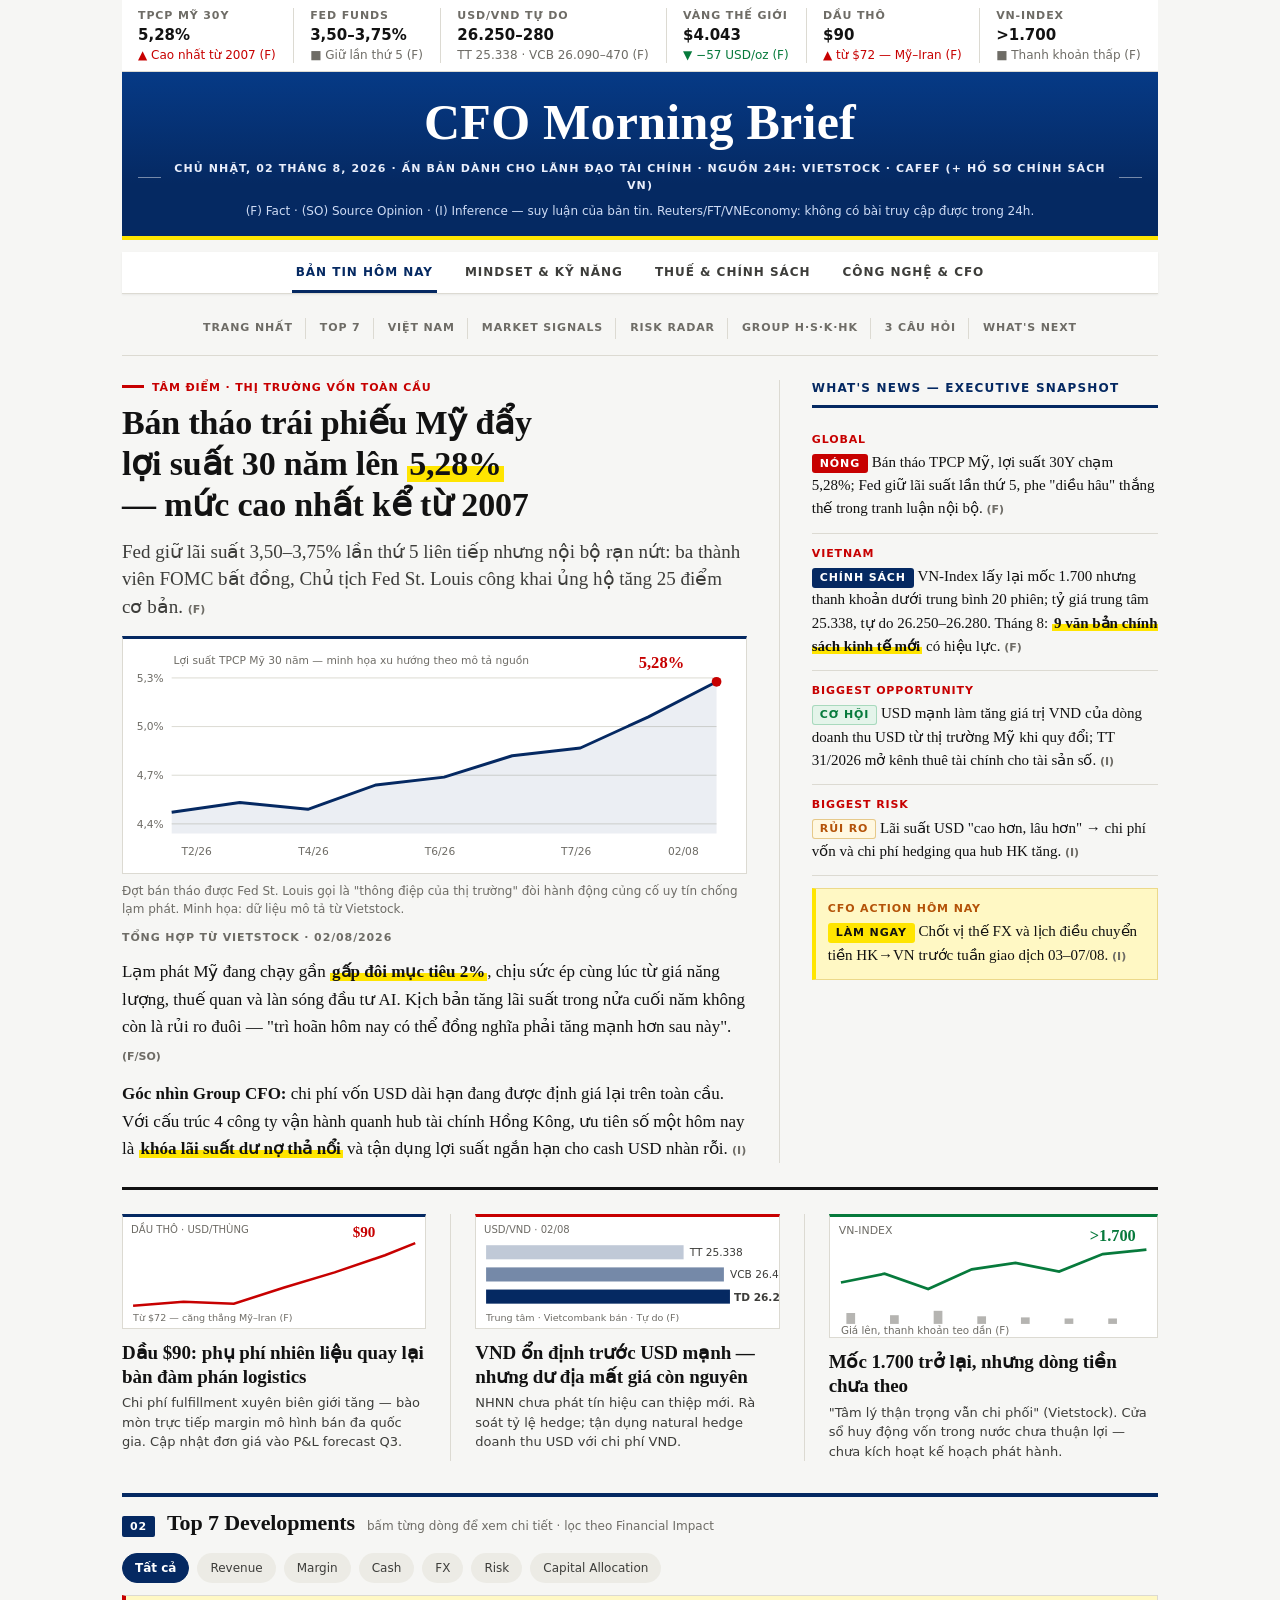
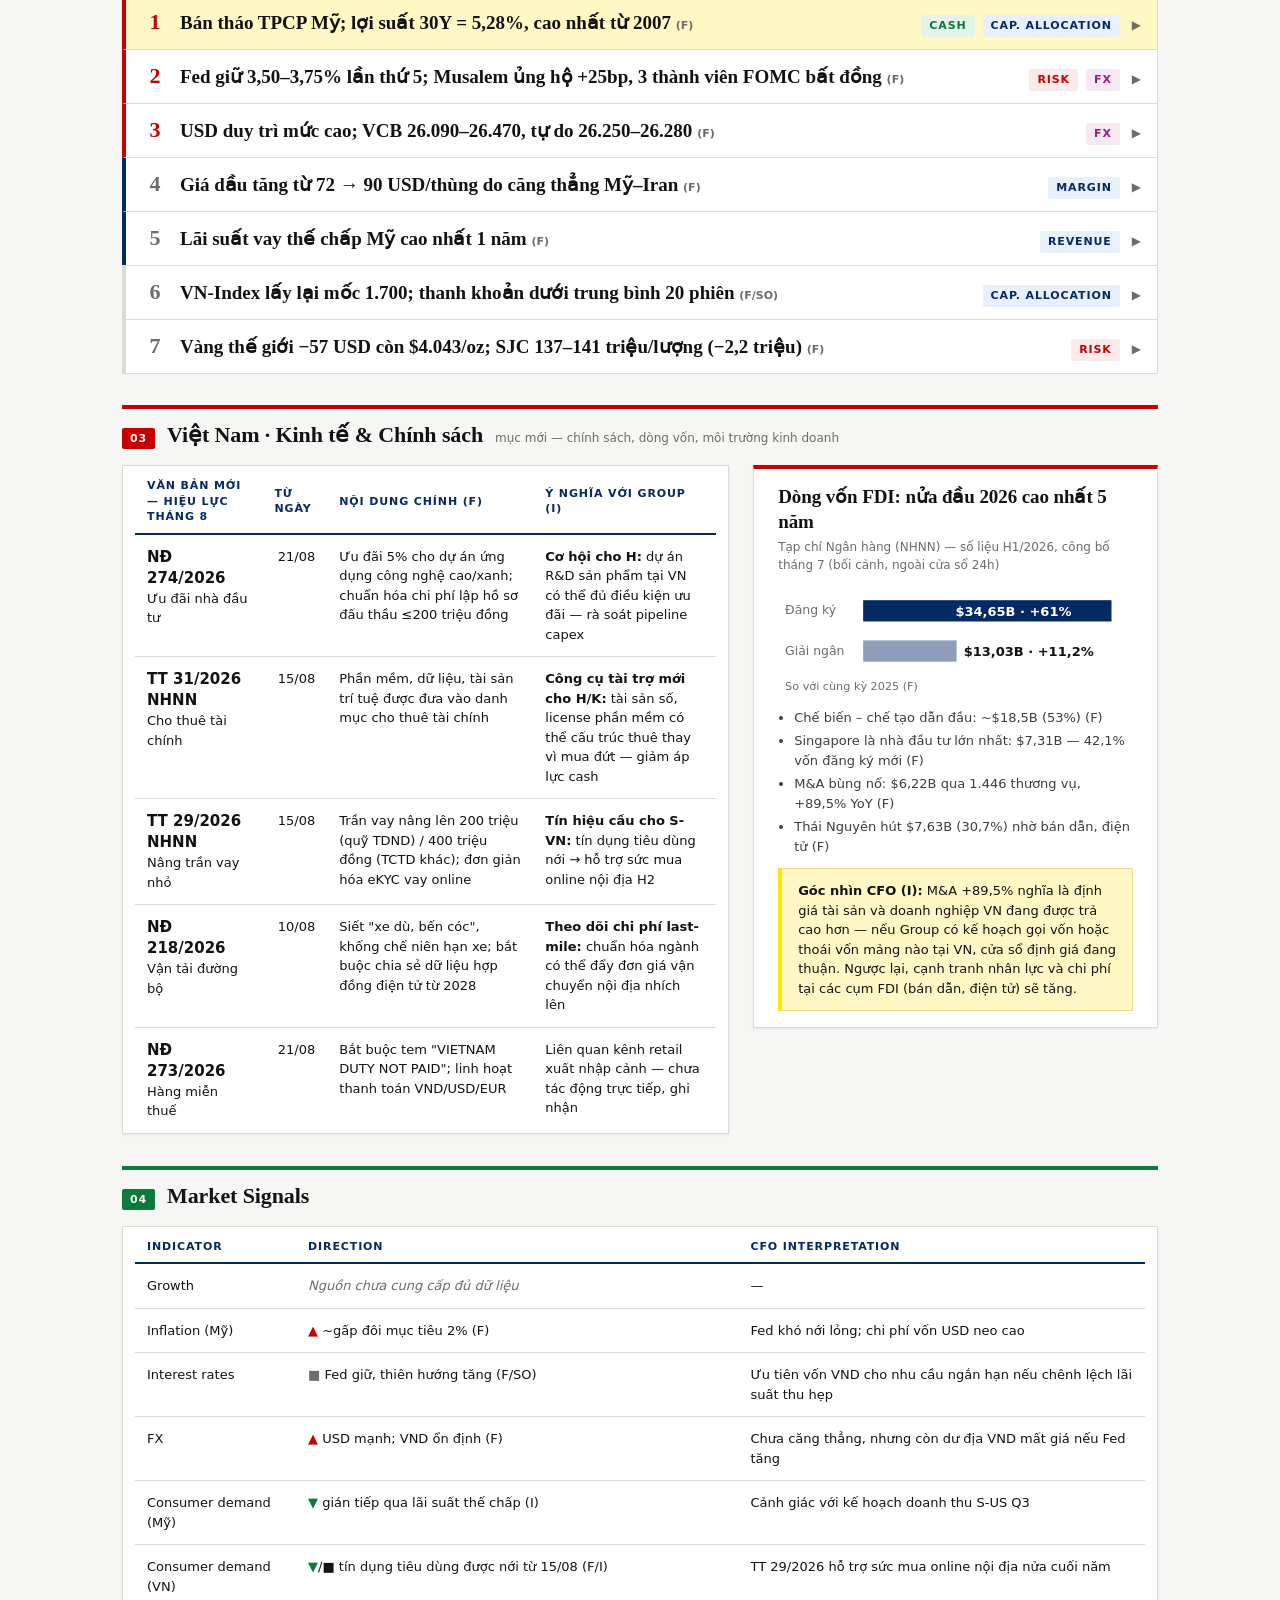
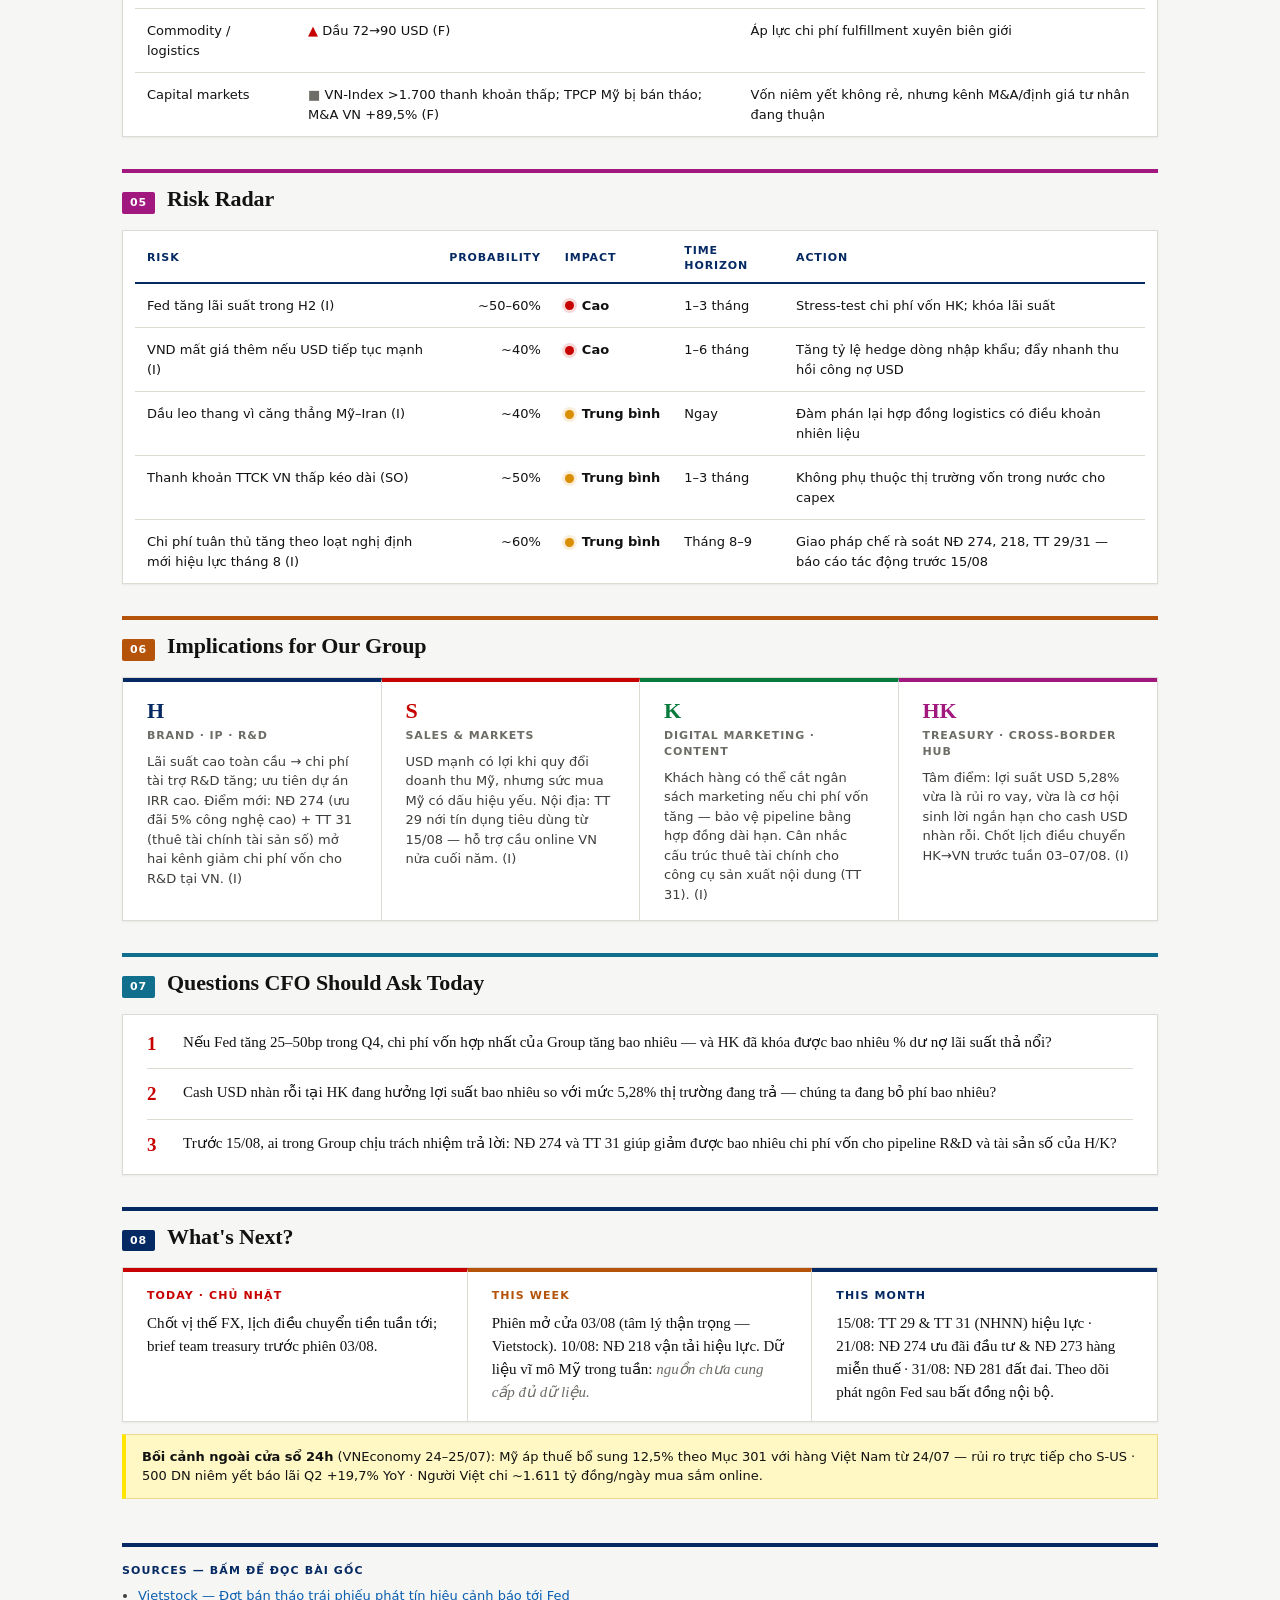
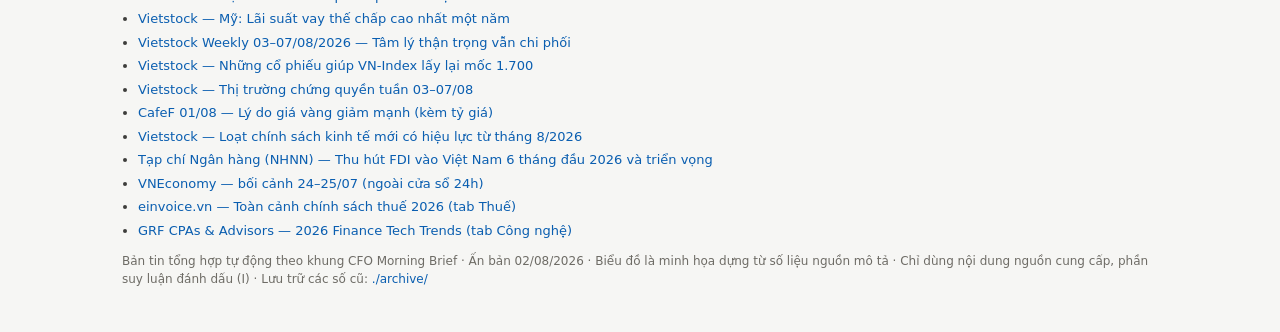
==== commit cbc423b0: "Giao dien: khoa nen sang, bang mau + hieu ung kieu The Guardian" ====
--- a/archive/2026-08-02.html
+++ b/archive/2026-08-02.html
@@ -6,11 +6,14 @@
 <title>CFO Morning Brief – 02/08/2026</title>
 <style>
   /* ============================================================
-     HỆ THỐNG CHỮ — CFO Morning Brief
-     Font: bộ serif có đủ dấu tiếng Việt (tránh Georgia vì thiếu
-     glyph Việt → chữ bị rơi font giữa dòng, giãn cách lỗi).
+     HỆ THỐNG CHỮ + MÀU — CFO Morning Brief
+     Font: bộ serif có đủ dấu tiếng Việt. KHÔNG dùng font thiếu
+     glyph Việt (chữ sẽ rơi font giữa dòng, giãn cách lỗi).
      Thang cỡ chữ: 11 · 12 · 13 · 15 · 17 · 19 · 22 · 26 · 34
      Thang khoảng cách: 4 · 8 · 12 · 16 · 24 · 32 · 44
+     GIAO DIỆN: CHỈ CÓ NỀN SÁNG. Không dark mode, không theme toggle.
+     Bảng màu theo lối The Guardian: xanh măng-sét, đỏ tin nóng,
+     vàng đánh dấu điểm nhấn, dải màu section để phân vùng nội dung.
      ============================================================ */
   :root {
     --serif: "Noto Serif", Cambria, "Palatino Linotype", "Times New Roman", Times, serif;
@@ -32,36 +35,40 @@
 
     --sp1: 4px; --sp2: 8px; --sp3: 12px; --sp4: 16px; --sp5: 24px; --sp6: 32px; --sp7: 44px;
 
-    color-scheme: light;
-    --paper: #f7f6f1;
-    --surface: #fffffe;
-    --ink: #111111;
-    --ink-2: #40403c;
-    --muted: #77756e;
-    --hair: #d8d6cc;
-    --rule: #111111;
-    --accent: #0f5499;
-    --up-bad: #c0392b;
-    --down-good: #0a7a3d;
-    --chip-bg: #edece5;
-    --warn-bg: #fdf6e3;
-  }
-  :root[data-theme="dark"] {
-    color-scheme: dark;
-    --paper: #121210; --surface: #1c1c1a; --ink: #f4f3ee; --ink-2: #c9c7bd;
-    --muted: #8f8d84; --hair: #33322d; --rule: #e8e6de; --accent: #5da3e0;
-    --up-bad: #e07868; --down-good: #4fbf7f; --chip-bg: #262622; --warn-bg: #262115;
-  }
-  @media (prefers-color-scheme: dark) {
-    :root:not([data-theme="light"]) {
-      color-scheme: dark;
-      --paper: #121210; --surface: #1c1c1a; --ink: #f4f3ee; --ink-2: #c9c7bd;
-      --muted: #8f8d84; --hair: #33322d; --rule: #e8e6de; --accent: #5da3e0;
-      --up-bad: #e07868; --down-good: #4fbf7f; --chip-bg: #262622; --warn-bg: #262115;
-    }
+    /* ---- BẢNG MÀU (chỉ nền sáng) ---- */
+    color-scheme: light only;
+    --paper: #f6f6f4;
+    --surface: #ffffff;
+    --ink: #121212;
+    --ink-2: #3d3d3a;
+    --muted: #6e6c66;
+    --hair: #dcdad2;
+    --rule: #121212;
+
+    --brand: #052962;      /* xanh măng-sét Guardian */
+    --brand-2: #0a4b8f;
+    --accent: #c70000;     /* đỏ tin nóng */
+    --link: #0a5eb0;
+    --hl: #ffe500;         /* vàng đánh dấu */
+    --hl-soft: #fff8c4;
+    --up-bad: #c70000;
+    --down-good: #077a3c;
+    --warn: #b45309;
+    --chip-bg: #ecebe5;
+    --warn-bg: #fff8e1;
+
+    /* dải màu luân phiên cho các section */
+    --sec: var(--brand);
+    --c1: #052962; --c2: #c70000; --c3: #077a3c;
+    --c4: #a1197f; --c5: #b45309; --c6: #0f6f8c;
+
+    --shadow-1: 0 1px 2px rgba(18,18,18,.06);
+    --shadow-2: 0 6px 18px rgba(5,41,98,.10);
+    --ease: cubic-bezier(.2,.6,.25,1);
   }
 
   * { box-sizing: border-box; margin: 0; padding: 0; }
+  html { scroll-behavior: smooth; }
   body {
     font-family: var(--serif);
     font-size: var(--t-body);
@@ -74,21 +81,44 @@
   p { margin-bottom: var(--sp3); }
   p:last-child { margin-bottom: 0; }
   .wrap { max-width: 1080px; margin: 0 auto; padding: 0 22px var(--sp7); }
-  a { color: var(--accent); }
+  a { color: var(--link); }
   h1, h2, h3, h4 { line-height: var(--lh-head); font-weight: 700; letter-spacing: -0.005em; }
   strong, b { font-weight: 700; }
+  ::selection { background: var(--hl); color: var(--ink); }
 
   /* nhãn chữ hoa dùng chung — mọi nơi cùng một công thức */
   .kicker, .byline, .stamp, .railhead, .wl, .tk, .secno, nav.toc a,
-  .tabbar button, th, .tag, .masthead .dateline, .next h3, .gcard .role {
+  .tabbar button, th, .tag, .masthead .dateline, .next h3, .gcard .role, .badge {
     font-family: var(--sans);
     text-transform: uppercase;
     letter-spacing: .08em;
     font-weight: 700;
   }
 
+  /* ===== Đánh dấu điểm nhấn ===== */
+  /* .hl — bút dạ vàng cho cụm từ/con số quan trọng trong văn xuôi */
+  .hl {
+    background-image: linear-gradient(transparent 58%, var(--hl) 58%);
+    padding: 0 2px;
+    font-weight: 700;
+  }
+  /* .badge — nhãn phân loại tin: nóng / mới / theo dõi / tốt */
+  .badge {
+    display: inline-block; font-size: var(--t-micro); line-height: 1.45;
+    padding: 2px var(--sp2); border-radius: 3px; white-space: nowrap;
+    background: var(--chip-bg); color: var(--ink-2); vertical-align: middle;
+  }
+  .badge.crit  { background: var(--accent); color: #fff; }
+  .badge.new   { background: var(--brand); color: #fff; }
+  .badge.watch { background: var(--warn-bg); color: var(--warn); box-shadow: inset 0 0 0 1px #e6c98a; }
+  .badge.ok    { background: #e4f4ea; color: var(--down-good); box-shadow: inset 0 0 0 1px #a8d9bd; }
+  .badge.mark  { background: var(--hl); color: var(--ink); }
+
   /* ===== Dải chỉ số thị trường ===== */
-  .ticker { display: flex; overflow-x: auto; border-bottom: 1px solid var(--hair); padding: var(--sp2) 0; }
+  .ticker {
+    display: flex; overflow-x: auto; padding: var(--sp2) 0;
+    background: var(--surface); border-bottom: 1px solid var(--hair);
+  }
   .ticker .ti { flex: 1 0 auto; min-width: 136px; padding: 0 var(--sp4); border-right: 1px solid var(--hair); }
   .ticker .ti:last-child { border-right: none; }
   .ticker .tk { font-size: var(--t-micro); color: var(--muted); line-height: 1.4; }
@@ -98,41 +128,54 @@
   .ticker .td.good { color: var(--down-good); }
   .ticker .td.flat { color: var(--muted); }
 
-  /* ===== Măng-sét ===== */
-  .masthead { display: flex; flex-direction: column; align-items: center; padding: var(--sp5) 0 var(--sp3); }
-  .theme-btn {
-    order: -1; align-self: flex-end; margin-bottom: var(--sp2);
-    font-family: var(--sans); font-size: var(--t-xs); cursor: pointer;
-    border: 1px solid var(--hair); background: var(--surface); color: var(--ink);
-    border-radius: 6px; padding: 6px 11px;
-  }
-  .masthead h1 { font-size: clamp(32px, 5.6vw, 50px); line-height: 1.06; letter-spacing: .005em; text-align: center; }
+  /* ===== Măng-sét (khối xanh Guardian) ===== */
+  .masthead {
+    display: flex; flex-direction: column; align-items: center;
+    background: var(--brand);
+    background-image: linear-gradient(180deg, #063a86 0%, var(--brand) 68%);
+    color: #fff;
+    padding: var(--sp5) var(--sp4) var(--sp4);
+    border-bottom: 4px solid var(--hl);
+    margin-bottom: var(--sp1);
+  }
+  .masthead h1 { font-size: clamp(32px, 5.6vw, 50px); line-height: 1.06; letter-spacing: .005em; text-align: center; color: #fff; }
   .masthead .dateline {
     display: flex; align-items: center; gap: var(--sp3); width: 100%;
     margin-top: var(--sp3); font-size: var(--t-micro); letter-spacing: .1em;
-    color: var(--ink-2); line-height: 1.5; text-align: center;
-  }
-  .masthead .dateline::before, .masthead .dateline::after { content: ""; flex: 1 1 24px; border-top: 1px solid var(--rule); }
+    color: #e9eefb; line-height: 1.5; text-align: center;
+  }
+  .masthead .dateline::before, .masthead .dateline::after { content: ""; flex: 1 1 24px; border-top: 1px solid rgba(255,255,255,.45); }
   .legend { font-family: var(--sans); font-size: var(--t-xs); line-height: 1.5; color: var(--muted); text-align: center; margin-top: var(--sp2); }
+  .masthead .legend { color: #cfdcf5; }
 
   /* ===== Thanh tab ===== */
   .tabbar {
     display: flex; justify-content: center; flex-wrap: wrap;
-    border-top: 3px double var(--rule); border-bottom: 1px solid var(--rule);
-    margin-top: var(--sp3); position: sticky; top: 0; background: var(--paper); z-index: 20;
+    border-bottom: 1px solid var(--hair);
+    margin-top: var(--sp3); position: sticky; top: 0; background: var(--surface); z-index: 20;
+    box-shadow: var(--shadow-1);
   }
   .tabbar button {
-    background: none; border: none; border-bottom: 3px solid transparent; cursor: pointer;
+    position: relative; background: none; border: none; cursor: pointer;
     padding: var(--sp3) var(--sp4); font-size: var(--t-xs); color: var(--ink-2); line-height: 1.4;
-  }
-  .tabbar button:hover { color: var(--accent); }
-  .tabbar button.active { color: var(--ink); border-bottom-color: var(--ink); }
+    transition: color .18s var(--ease);
+  }
+  .tabbar button::after {
+    content: ""; position: absolute; left: var(--sp3); right: var(--sp3); bottom: 0; height: 3px;
+    background: var(--brand); transform: scaleX(0); transform-origin: left;
+    transition: transform .22s var(--ease);
+  }
+  .tabbar button:hover { color: var(--brand); }
+  .tabbar button:hover::after { transform: scaleX(.45); background: var(--hair); }
+  .tabbar button.active { color: var(--brand); }
+  .tabbar button.active::after { transform: scaleX(1); background: var(--brand); }
   .tabpanel { display: none; padding-top: var(--sp5); }
-  .tabpanel.active { display: block; }
+  .tabpanel.active { display: block; animation: panelIn .3s var(--ease) both; }
+  @keyframes panelIn { from { opacity: 0; transform: translateY(6px); } to { opacity: 1; transform: none; } }
 
   /* ===== Mục lục trong tab 1 ===== */
   nav.toc { display: flex; flex-wrap: wrap; justify-content: center; gap: 2px; padding-bottom: var(--sp4); border-bottom: 1px solid var(--hair); }
-  nav.toc a { font-size: var(--t-micro); font-weight: 600; color: var(--muted); text-decoration: none; padding: 2px var(--sp3); border-right: 1px solid var(--hair); line-height: 1.5; }
+  nav.toc a { font-size: var(--t-micro); font-weight: 600; color: var(--muted); text-decoration: none; padding: 2px var(--sp3); border-right: 1px solid var(--hair); line-height: 1.5; transition: color .16s var(--ease); }
   nav.toc a:last-child { border-right: none; }
   nav.toc a:hover { color: var(--accent); }
 
@@ -144,6 +187,7 @@
     .front .lead { padding-right: 0; border-right: none; border-bottom: 1px solid var(--hair); padding-bottom: var(--sp5); margin-bottom: var(--sp5); }
   }
   .kicker { font-size: var(--t-micro); color: var(--accent); margin-bottom: var(--sp2); line-height: 1.4; }
+  .kicker::before { content: ""; display: inline-block; width: 22px; height: 3px; background: var(--accent); vertical-align: middle; margin-right: var(--sp2); transform: translateY(-1px); }
   .lead h2.head { font-size: clamp(25px, 3.2vw, 34px); line-height: var(--lh-tight); margin-bottom: var(--sp3); text-wrap: balance; }
   .lead .deck { font-size: var(--t-h4); line-height: 1.45; color: var(--ink-2); margin-bottom: var(--sp4); }
   .byline { font-size: var(--t-micro); font-weight: 600; color: var(--muted); margin-bottom: var(--sp3); line-height: 1.5; }
@@ -151,23 +195,31 @@
   .lead p.body:last-child { margin-bottom: 0; }
 
   .figure { margin: var(--sp2) 0 var(--sp3); }
-  .figure svg { width: 100%; height: auto; display: block; border: 1px solid var(--hair); background: var(--surface); }
+  .figure svg { width: 100%; height: auto; display: block; border: 1px solid var(--hair); border-top: 3px solid var(--brand); background: var(--surface); }
   .figure figcaption { font-family: var(--sans); font-size: var(--t-xs); line-height: 1.5; color: var(--muted); padding-top: var(--sp2); }
 
   .facttag { font-family: var(--sans); font-size: var(--t-micro); font-weight: 700; color: var(--muted); white-space: nowrap; }
 
   /* Cột What's News */
-  .rail .railhead { font-size: var(--t-xs); letter-spacing: .1em; border-bottom: 2px solid var(--rule); padding-bottom: var(--sp2); margin-bottom: var(--sp3); line-height: 1.4; }
+  .rail .railhead { font-size: var(--t-xs); letter-spacing: .1em; color: var(--brand); border-bottom: 3px solid var(--brand); padding-bottom: var(--sp2); margin-bottom: var(--sp3); line-height: 1.4; }
   .wn { padding: var(--sp3) 0; border-bottom: 1px solid var(--hair); font-size: var(--t-base); line-height: 1.55; }
   .wn:last-child { border-bottom: none; }
-  .wn .wl { display: block; font-size: var(--t-micro); color: var(--muted); margin-bottom: var(--sp1); line-height: 1.4; }
-  .wn.action { background: var(--warn-bg); border: 1px solid var(--hair); border-left: 3px solid var(--accent); margin: var(--sp3) 0 0; padding: var(--sp3); }
+  .wn .wl { display: block; font-size: var(--t-micro); color: var(--accent); margin-bottom: var(--sp1); line-height: 1.4; }
+  .wn.action {
+    background: var(--hl-soft); border: 1px solid #ecd98a; border-left: 4px solid var(--hl);
+    margin: var(--sp3) 0 0; padding: var(--sp3);
+  }
+  .wn.action .wl { color: var(--warn); }
 
   /* Hàng 3 tin có biểu đồ */
-  .featurerow { display: grid; grid-template-columns: repeat(auto-fit, minmax(230px, 1fr)); gap: var(--sp5); border-top: 3px double var(--rule); margin-top: var(--sp5); padding-top: var(--sp5); }
-  .feat { border-right: 1px solid var(--hair); padding-right: var(--sp5); }
+  .featurerow { display: grid; grid-template-columns: repeat(auto-fit, minmax(230px, 1fr)); gap: var(--sp5); border-top: 3px solid var(--ink); margin-top: var(--sp5); padding-top: var(--sp5); }
+  .feat { border-right: 1px solid var(--hair); padding-right: var(--sp5); transition: transform .2s var(--ease); }
+  .feat:hover { transform: translateY(-3px); }
   .feat:last-child { border-right: none; padding-right: 0; }
-  .feat svg { width: 100%; height: auto; display: block; border: 1px solid var(--hair); background: var(--surface); }
+  .feat svg { width: 100%; height: auto; display: block; border: 1px solid var(--hair); border-top: 3px solid var(--sec); background: var(--surface); }
+  .feat:nth-child(1) { --sec: var(--c1); }
+  .feat:nth-child(2) { --sec: var(--c2); }
+  .feat:nth-child(3) { --sec: var(--c3); }
   .feat h4 { font-size: var(--t-h4); margin: var(--sp3) 0 var(--sp1); }
   .feat p { font-family: var(--sans); font-size: var(--t-sm); line-height: var(--lh-ui); color: var(--ink-2); }
   @media (max-width: 780px) {
@@ -175,17 +227,31 @@
     .feat:last-child { border-bottom: none; padding-bottom: 0; }
   }
 
-  /* ===== Khối section ===== */
+  /* ===== Khối section — mỗi section một màu ===== */
   section.sec { margin-top: var(--sp6); }
-  .sechead { display: flex; align-items: baseline; flex-wrap: wrap; gap: var(--sp3); border-top: 3px double var(--rule); padding-top: var(--sp3); margin-bottom: var(--sp4); }
+  section.sec:nth-of-type(6n+1) { --sec: var(--c1); }
+  section.sec:nth-of-type(6n+2) { --sec: var(--c2); }
+  section.sec:nth-of-type(6n+3) { --sec: var(--c3); }
+  section.sec:nth-of-type(6n+4) { --sec: var(--c4); }
+  section.sec:nth-of-type(6n+5) { --sec: var(--c5); }
+  section.sec:nth-of-type(6n+6) { --sec: var(--c6); }
+  .sechead {
+    display: flex; align-items: baseline; flex-wrap: wrap; gap: var(--sp3);
+    border-top: 4px solid var(--sec); padding-top: var(--sp3); margin-bottom: var(--sp4);
+  }
   .sechead h2 { font-size: var(--t-h3); }
-  .sechead .secno { font-size: var(--t-micro); color: var(--paper); background: var(--ink); padding: 3px var(--sp2); line-height: 1.4; }
+  .sechead .secno { font-size: var(--t-micro); color: #fff; background: var(--sec); padding: 3px var(--sp2); border-radius: 2px; line-height: 1.4; }
   .sechead .note { font-family: var(--sans); font-size: var(--t-xs); font-weight: 400; color: var(--muted); line-height: 1.5; }
 
-  /* ===== Thẻ &  bảng ===== */
-  .card { background: var(--surface); border: 1px solid var(--hair); padding: var(--sp4) var(--sp5); }
+  /* ===== Thẻ & bảng ===== */
+  .card {
+    background: var(--surface); border: 1px solid var(--hair); padding: var(--sp4) var(--sp5);
+    box-shadow: var(--shadow-1); transition: box-shadow .22s var(--ease), transform .22s var(--ease);
+  }
+  .card:hover { box-shadow: var(--shadow-2); transform: translateY(-2px); }
   .card.pad > *:last-child { margin-bottom: 0; }
   .card.tablewrap { padding: 0 var(--sp3); overflow-x: auto; }
+  .card.accent { border-top: 4px solid var(--sec); }
   .cardtitle { font-size: var(--t-h4); margin-bottom: var(--sp2); }
   .uinote { font-family: var(--sans); font-size: var(--t-sm); line-height: var(--lh-ui); color: var(--ink-2); margin-bottom: var(--sp3); }
   .lede { font-size: var(--t-h4); line-height: 1.5; color: var(--ink-2); margin-bottom: var(--sp4); }
@@ -197,39 +263,64 @@
   .srcname { display: inline-block; font-family: var(--sans); font-size: var(--t-micro); font-weight: 400; letter-spacing: 0; text-transform: none; color: var(--muted); line-height: 1.45; margin-top: 2px; }
 
   table { width: 100%; border-collapse: collapse; font-family: var(--sans); font-size: var(--t-sm); line-height: var(--lh-ui); }
-  th { text-align: left; font-size: var(--t-micro); color: var(--muted); padding: var(--sp3) var(--sp3) var(--sp2); border-bottom: 2px solid var(--rule); line-height: 1.4; }
+  th { text-align: left; font-size: var(--t-micro); color: var(--brand); padding: var(--sp3) var(--sp3) var(--sp2); border-bottom: 2px solid var(--brand); line-height: 1.4; }
   td { padding: var(--sp3); border-bottom: 1px solid var(--hair); vertical-align: top; }
+  tbody tr { transition: background .16s var(--ease); }
+  tbody tr:hover { background: #f4f7fd; }
   tr:last-child td { border-bottom: none; }
   td.num { text-align: right; font-variant-numeric: tabular-nums; white-space: nowrap; }
   td .vb, td b.vb { display: inline-block; font-size: var(--t-base); font-weight: 700; line-height: 1.4; }
+  tr.key td { background: var(--hl-soft); }
+  tr.key td:first-child { box-shadow: inset 3px 0 0 var(--hl); }
   .dir { font-weight: 700; }
   .dir.up { color: var(--up-bad); } .dir.down { color: var(--down-good); } .dir.flat { color: var(--muted); }
   .impact { display: inline-flex; align-items: center; gap: var(--sp2); font-size: var(--t-sm); font-weight: 600; white-space: nowrap; }
-  .impact .dot { width: 9px; height: 9px; border-radius: 50%; flex: 0 0 auto; }
-  .impact.high .dot { background: var(--up-bad); }
-  .impact.med .dot { background: #d98e04; }
+  .impact .dot { width: 9px; height: 9px; border-radius: 50%; flex: 0 0 auto; background: var(--muted); }
+  .impact.high .dot { background: var(--accent); box-shadow: 0 0 0 3px rgba(199,0,0,.15); }
+  .impact.med .dot { background: #d98e04; box-shadow: 0 0 0 3px rgba(217,142,4,.15); }
+  .impact.low .dot { background: var(--down-good); box-shadow: 0 0 0 3px rgba(7,122,60,.14); }
   .missing { color: var(--muted); font-style: italic; }
 
   /* ===== Chip lọc + accordion Top 7 ===== */
   .chips { display: flex; flex-wrap: wrap; gap: var(--sp2); margin-bottom: var(--sp3); }
-  .chip { font-family: var(--sans); font-size: var(--t-xs); line-height: 1.5; padding: 5px var(--sp3); border-radius: 999px; cursor: pointer; user-select: none; background: var(--chip-bg); color: var(--ink-2); border: 1px solid transparent; }
-  .chip:hover { border-color: var(--muted); }
-  .chip.active { background: var(--ink); color: var(--paper); font-weight: 700; }
-
-  .dev { background: var(--surface); border: 1px solid var(--hair); margin-bottom: -1px; }
+  .chip {
+    font-family: var(--sans); font-size: var(--t-xs); line-height: 1.5; padding: 5px var(--sp3);
+    border-radius: 999px; cursor: pointer; user-select: none;
+    background: var(--chip-bg); color: var(--ink-2); border: 1px solid transparent;
+    transition: background .16s var(--ease), color .16s var(--ease), border-color .16s var(--ease);
+  }
+  .chip:hover { border-color: var(--brand); color: var(--brand); }
+  .chip.active { background: var(--brand); color: #fff; font-weight: 700; border-color: var(--brand); }
+
+  .dev {
+    background: var(--surface); border: 1px solid var(--hair); border-left: 4px solid var(--hair);
+    margin-bottom: -1px;
+    transition: border-left-color .2s var(--ease), box-shadow .2s var(--ease);
+  }
+  .dev:hover { box-shadow: var(--shadow-1); }
+  .dev[data-p="1"], .dev[data-p="2"], .dev[data-p="3"] { border-left-color: var(--accent); }
+  .dev[data-p="4"], .dev[data-p="5"] { border-left-color: var(--brand); }
+  .dev.open { border-left-color: var(--brand-2); box-shadow: var(--shadow-2); position: relative; z-index: 1; }
   .dev-head { display: flex; align-items: baseline; gap: var(--sp3); padding: var(--sp3) var(--sp4); cursor: pointer; }
-  .dev-head:hover { background: var(--chip-bg); }
+  .dev-head:hover { background: #f4f7fd; }
   .dev .pri { flex: 0 0 26px; font-size: var(--t-h3); font-weight: 700; color: var(--muted); text-align: center; line-height: 1.25; }
-  .dev[data-p="1"] .pri, .dev[data-p="2"] .pri { color: var(--accent); }
+  .dev[data-p="1"] .pri, .dev[data-p="2"] .pri, .dev[data-p="3"] .pri { color: var(--accent); }
   .dev .t { flex: 1 1 260px; font-size: var(--t-h4); font-weight: 700; line-height: 1.32; }
+  .dev.key .dev-head { background: var(--hl-soft); }
+  .dev.key .dev-head:hover { background: #fdf3ae; }
   .dev .tags { display: flex; flex-wrap: wrap; gap: var(--sp2); }
-  .tag { font-size: var(--t-micro); font-weight: 600; padding: 3px var(--sp2); background: var(--chip-bg); color: var(--ink-2); white-space: nowrap; line-height: 1.45; }
-  .dev .arrow { font-family: var(--sans); font-size: var(--t-xs); color: var(--muted); transition: transform .18s; }
+  .tag { font-size: var(--t-micro); font-weight: 600; padding: 3px var(--sp2); background: var(--chip-bg); color: var(--ink-2); white-space: nowrap; line-height: 1.45; border-radius: 2px; }
+  .tag.rev { background: #e8f0fb; color: var(--brand); }
+  .tag.risk { background: #fdeaea; color: var(--accent); }
+  .tag.cash { background: #e4f4ea; color: var(--down-good); }
+  .tag.fx { background: #f6e9f4; color: var(--c4); }
+  .dev .arrow { font-family: var(--sans); font-size: var(--t-xs); color: var(--muted); transition: transform .18s var(--ease); }
   .dev.open .arrow { transform: rotate(90deg); }
   .dev-body { display: none; padding: 0 var(--sp5) var(--sp4) 66px; }
-  .dev.open .dev-body { display: block; }
+  .dev.open .dev-body { display: block; animation: bodyIn .24s var(--ease) both; }
+  @keyframes bodyIn { from { opacity: 0; transform: translateY(-4px); } to { opacity: 1; transform: none; } }
   .dev-body dl { display: grid; grid-template-columns: 128px 1fr; gap: var(--sp2) var(--sp3); font-family: var(--sans); font-size: var(--t-sm); line-height: var(--lh-ui); }
-  .dev-body dt { font-size: var(--t-micro); font-weight: 700; text-transform: uppercase; letter-spacing: .08em; color: var(--muted); padding-top: 1px; }
+  .dev-body dt { font-size: var(--t-micro); font-weight: 700; text-transform: uppercase; letter-spacing: .08em; color: var(--brand); padding-top: 1px; }
   .dev.hidden { display: none; }
   @media (max-width: 620px) {
     .dev-body { padding-left: var(--sp4); }
@@ -240,23 +331,37 @@
   /* ===== Mục Việt Nam ===== */
   .vnGrid { display: grid; grid-template-columns: 1.5fr 1fr; gap: var(--sp5); align-items: start; }
   @media (max-width: 860px) { .vnGrid { grid-template-columns: 1fr; } }
-  .fdi { background: var(--surface); border: 1px solid var(--hair); padding: var(--sp4) var(--sp5); }
+  .fdi {
+    background: var(--surface); border: 1px solid var(--hair); border-top: 4px solid var(--sec);
+    padding: var(--sp4) var(--sp5); box-shadow: var(--shadow-1);
+    transition: box-shadow .22s var(--ease), transform .22s var(--ease);
+  }
+  .fdi:hover { box-shadow: var(--shadow-2); transform: translateY(-2px); }
   .fdi h3 { font-size: var(--t-h4); margin-bottom: var(--sp1); }
   .fdi .sub { font-family: var(--sans); font-size: var(--t-xs); line-height: var(--lh-ui); color: var(--muted); margin-bottom: var(--sp3); }
   .fdi svg { width: 100%; height: auto; display: block; margin-bottom: var(--sp2); }
   .fdi ul { font-family: var(--sans); font-size: var(--t-sm); line-height: var(--lh-ui); color: var(--ink-2); padding-left: var(--sp4); margin-top: var(--sp2); }
   .fdi li { margin-bottom: var(--sp1); }
-  .callout, .cfoline { font-family: var(--sans); font-size: var(--t-sm); line-height: var(--lh-ui); background: var(--warn-bg); border: 1px solid var(--hair); border-left: 3px solid var(--accent); padding: var(--sp3) var(--sp4); margin-top: var(--sp3); }
+  .callout, .cfoline {
+    font-family: var(--sans); font-size: var(--t-sm); line-height: var(--lh-ui);
+    background: var(--hl-soft); border: 1px solid #ecd98a; border-left: 4px solid var(--hl);
+    padding: var(--sp3) var(--sp4); margin-top: var(--sp3);
+  }
 
   /* ===== Thẻ 4 công ty ===== */
-  .grid4 { display: grid; grid-template-columns: repeat(auto-fit, minmax(220px, 1fr)); border: 1px solid var(--hair); background: var(--surface); }
-  .gcard { padding: var(--sp4) var(--sp5); border-right: 1px solid var(--hair); }
+  .grid4 { display: grid; grid-template-columns: repeat(auto-fit, minmax(220px, 1fr)); border: 1px solid var(--hair); background: var(--surface); box-shadow: var(--shadow-1); }
+  .gcard { padding: var(--sp4) var(--sp5); border-right: 1px solid var(--hair); border-top: 4px solid var(--sec); transition: background .18s var(--ease); }
+  .gcard:nth-child(1) { --sec: var(--c1); }
+  .gcard:nth-child(2) { --sec: var(--c2); }
+  .gcard:nth-child(3) { --sec: var(--c3); }
+  .gcard:nth-child(4) { --sec: var(--c4); }
+  .gcard:hover { background: #fafbfe; }
   .gcard:last-child { border-right: none; }
   @media (max-width: 920px) {
     .gcard { border-right: none; border-bottom: 1px solid var(--hair); }
     .gcard:last-child { border-bottom: none; }
   }
-  .gcard h3 { font-size: var(--t-h3); line-height: 1.2; }
+  .gcard h3 { font-size: var(--t-h3); line-height: 1.2; color: var(--sec); }
   .gcard .role { display: block; font-size: var(--t-micro); color: var(--muted); margin: var(--sp1) 0 var(--sp2); line-height: 1.45; }
   .gcard p { font-family: var(--sans); font-size: var(--t-sm); line-height: var(--lh-ui); color: var(--ink-2); }
 
@@ -267,27 +372,37 @@
   .q .qn { flex: 0 0 24px; font-size: var(--t-h4); font-weight: 700; color: var(--accent); line-height: 1.35; }
 
   /* ===== What's Next / lộ trình ===== */
-  .next { display: grid; grid-template-columns: repeat(auto-fit, minmax(240px, 1fr)); border: 1px solid var(--hair); background: var(--surface); }
-  .next > div { padding: var(--sp4) var(--sp5); border-right: 1px solid var(--hair); }
+  .next { display: grid; grid-template-columns: repeat(auto-fit, minmax(240px, 1fr)); border: 1px solid var(--hair); background: var(--surface); box-shadow: var(--shadow-1); }
+  .next > div { padding: var(--sp4) var(--sp5); border-right: 1px solid var(--hair); border-top: 4px solid var(--sec); }
+  .next > div:nth-child(1) { --sec: var(--c2); }
+  .next > div:nth-child(2) { --sec: var(--c5); }
+  .next > div:nth-child(3) { --sec: var(--c1); }
   .next > div:last-child { border-right: none; }
   @media (max-width: 820px) {
     .next > div { border-right: none; border-bottom: 1px solid var(--hair); }
     .next > div:last-child { border-bottom: none; }
   }
-  .next h3 { font-size: var(--t-micro); letter-spacing: .1em; color: var(--muted); margin-bottom: var(--sp2); line-height: 1.4; }
+  .next h3 { font-size: var(--t-micro); letter-spacing: .1em; color: var(--sec); margin-bottom: var(--sp2); line-height: 1.4; }
   .next p { font-size: var(--t-base); line-height: 1.55; }
 
   /* ===== Trích dẫn ===== */
-  .quotebox { background: var(--surface); border: 1px solid var(--hair); border-left: 4px solid var(--accent); padding: var(--sp5); margin: var(--sp3) 0 var(--sp4); }
+  .quotebox {
+    background: var(--surface); border: 1px solid var(--hair); border-left: 5px solid var(--hl);
+    padding: var(--sp5); margin: var(--sp3) 0 var(--sp4); box-shadow: var(--shadow-1);
+  }
   .quotebox .qt { font-size: var(--t-h3); line-height: 1.45; font-style: italic; text-wrap: pretty; }
-  .quotebox .who { font-family: var(--sans); font-size: var(--t-xs); font-weight: 600; color: var(--muted); margin-top: var(--sp3); line-height: var(--lh-ui); }
+  .quotebox .who { font-family: var(--sans); font-size: var(--t-xs); font-weight: 600; color: var(--brand); margin-top: var(--sp3); line-height: var(--lh-ui); }
 
   .twocol { display: grid; grid-template-columns: 1.5fr 1fr; gap: var(--sp5); align-items: start; }
   @media (max-width: 860px) { .twocol { grid-template-columns: 1fr; } }
 
+  /* ===== Hiệu ứng hiện dần khi cuộn ===== */
+  .reveal { opacity: 0; transform: translateY(14px); transition: opacity .5s var(--ease), transform .5s var(--ease); }
+  .reveal.in { opacity: 1; transform: none; }
+
   /* ===== Chân trang ===== */
-  footer { margin-top: var(--sp7); padding-top: var(--sp4); border-top: 3px double var(--rule); font-family: var(--sans); font-size: var(--t-sm); line-height: var(--lh-ui); color: var(--ink-2); }
-  footer h4 { font-family: var(--sans); font-size: var(--t-micro); text-transform: uppercase; letter-spacing: .1em; margin-bottom: var(--sp2); line-height: 1.4; }
+  footer { margin-top: var(--sp7); padding-top: var(--sp4); border-top: 4px solid var(--brand); font-family: var(--sans); font-size: var(--t-sm); line-height: var(--lh-ui); color: var(--ink-2); }
+  footer h4 { font-family: var(--sans); font-size: var(--t-micro); text-transform: uppercase; letter-spacing: .1em; color: var(--brand); margin-bottom: var(--sp2); line-height: 1.4; }
   footer ul { padding-left: var(--sp4); }
   footer li { margin-bottom: var(--sp1); }
   footer a { text-decoration: none; }
@@ -304,6 +419,13 @@
     .ticker .ti { min-width: 124px; padding: 0 var(--sp3); }
   }
   footer .fine { margin-top: var(--sp3); font-size: var(--t-xs); color: var(--muted); line-height: var(--lh-ui); }
+
+  /* ===== Tôn trọng thiết lập giảm chuyển động ===== */
+  @media (prefers-reduced-motion: reduce) {
+    html { scroll-behavior: auto; }
+    *, *::before, *::after { animation: none !important; transition: none !important; }
+    .reveal { opacity: 1; transform: none; }
+  }
 </style>
 </head>
 <body>
@@ -322,7 +444,6 @@
 <header class="masthead">
   <h1>CFO Morning Brief</h1>
   <div class="dateline">Chủ nhật, 02 tháng 8, 2026 · Ấn bản dành cho lãnh đạo tài chính · Nguồn 24h: Vietstock · CafeF (+ hồ sơ chính sách VN)</div>
-  <button class="theme-btn" id="themeBtn">◐ Sáng/Tối</button>
   <div class="legend">(F) Fact · (SO) Source Opinion · (I) Inference — suy luận của bản tin. Reuters/FT/VNEconomy: không có bài truy cập được trong 24h.</div>
 </header>
 
@@ -349,74 +470,74 @@
 <div class="front" id="front">
   <div class="lead">
     <div class="kicker">Tâm điểm · Thị trường vốn toàn cầu</div>
-    <h2 class="head">Bán tháo trái phiếu Mỹ đẩy lợi suất 30 năm lên 5,28% — mức cao nhất kể từ 2007</h2>
+    <h2 class="head">Bán tháo trái phiếu Mỹ đẩy lợi suất 30 năm lên <span class="hl">5,28%</span> — mức cao nhất kể từ 2007</h2>
     <div class="deck">Fed giữ lãi suất 3,50–3,75% lần thứ 5 liên tiếp nhưng nội bộ rạn nứt: ba thành viên FOMC bất đồng, Chủ tịch Fed St. Louis công khai ủng hộ tăng 25 điểm cơ bản. <span class="facttag">(F)</span></div>
     <figure class="figure">
       <svg viewBox="0 0 640 240" role="img" aria-label="Lợi suất trái phiếu chính phủ Mỹ kỳ hạn 30 năm tăng lên 5,28%">
         <rect width="640" height="240" fill="none"/>
-        <g stroke="#d8d6cc" stroke-width="1">
+        <g stroke="#dcdad2" stroke-width="1">
           <line x1="50" y1="40" x2="610" y2="40"/><line x1="50" y1="90" x2="610" y2="90"/>
           <line x1="50" y1="140" x2="610" y2="140"/><line x1="50" y1="190" x2="610" y2="190"/>
         </g>
-        <g font-family="system-ui" font-size="11" fill="#77756e">
+        <g font-family="system-ui" font-size="11" fill="#6e6c66">
           <text x="14" y="44">5,3%</text><text x="14" y="94">5,0%</text><text x="14" y="144">4,7%</text><text x="14" y="194">4,4%</text>
           <text x="60" y="222">T2/26</text><text x="180" y="222">T4/26</text><text x="310" y="222">T6/26</text><text x="450" y="222">T7/26</text><text x="560" y="222">02/08</text>
         </g>
-        <path d="M50,178 L120,168 L190,175 L260,150 L330,142 L400,120 L470,112 L540,80 L610,44" fill="none" stroke="#0f5499" stroke-width="3" stroke-linejoin="round"/>
-        <path d="M50,178 L120,168 L190,175 L260,150 L330,142 L400,120 L470,112 L540,80 L610,44 L610,200 L50,200 Z" fill="#0f5499" opacity="0.08"/>
-        <circle cx="610" cy="44" r="5" fill="#c0392b"/>
-        <text x="530" y="30" font-family="Georgia" font-size="17" font-weight="bold" fill="#c0392b">5,28%</text>
-        <text x="52" y="26" font-family="system-ui" font-size="11" fill="#77756e">Lợi suất TPCP Mỹ 30 năm — minh họa xu hướng theo mô tả nguồn</text>
+        <path d="M50,178 L120,168 L190,175 L260,150 L330,142 L400,120 L470,112 L540,80 L610,44" fill="none" stroke="#052962" stroke-width="3" stroke-linejoin="round"/>
+        <path d="M50,178 L120,168 L190,175 L260,150 L330,142 L400,120 L470,112 L540,80 L610,44 L610,200 L50,200 Z" fill="#052962" opacity="0.08"/>
+        <circle cx="610" cy="44" r="5" fill="#c70000"/>
+        <text x="530" y="30" font-family="Noto Serif, Cambria, Times New Roman, serif" font-size="17" font-weight="bold" fill="#c70000">5,28%</text>
+        <text x="52" y="26" font-family="system-ui" font-size="11" fill="#6e6c66">Lợi suất TPCP Mỹ 30 năm — minh họa xu hướng theo mô tả nguồn</text>
       </svg>
       <figcaption>Đợt bán tháo được Fed St. Louis gọi là "thông điệp của thị trường" đòi hành động củng cố uy tín chống lạm phát. Minh họa: dữ liệu mô tả từ Vietstock.</figcaption>
     </figure>
     <div class="byline">Tổng hợp từ Vietstock · 02/08/2026</div>
-    <p class="body">Lạm phát Mỹ đang chạy gần gấp đôi mục tiêu 2%, chịu sức ép cùng lúc từ giá năng lượng, thuế quan và làn sóng đầu tư AI. Kịch bản tăng lãi suất trong nửa cuối năm không còn là rủi ro đuôi — "trì hoãn hôm nay có thể đồng nghĩa phải tăng mạnh hơn sau này". <span class="facttag">(F/SO)</span></p>
-    <p class="body"><strong>Góc nhìn Group CFO:</strong> chi phí vốn USD dài hạn đang được định giá lại trên toàn cầu. Với cấu trúc 4 công ty vận hành quanh hub tài chính Hồng Kông, ưu tiên số một hôm nay là khóa lãi suất dư nợ thả nổi và tận dụng lợi suất ngắn hạn cho cash USD nhàn rỗi. <span class="facttag">(I)</span></p>
+    <p class="body">Lạm phát Mỹ đang chạy gần <span class="hl">gấp đôi mục tiêu 2%</span>, chịu sức ép cùng lúc từ giá năng lượng, thuế quan và làn sóng đầu tư AI. Kịch bản tăng lãi suất trong nửa cuối năm không còn là rủi ro đuôi — "trì hoãn hôm nay có thể đồng nghĩa phải tăng mạnh hơn sau này". <span class="facttag">(F/SO)</span></p>
+    <p class="body"><strong>Góc nhìn Group CFO:</strong> chi phí vốn USD dài hạn đang được định giá lại trên toàn cầu. Với cấu trúc 4 công ty vận hành quanh hub tài chính Hồng Kông, ưu tiên số một hôm nay là <span class="hl">khóa lãi suất dư nợ thả nổi</span> và tận dụng lợi suất ngắn hạn cho cash USD nhàn rỗi. <span class="facttag">(I)</span></p>
   </div>
 
   <aside class="rail">
     <h3 class="railhead">What's News — Executive Snapshot</h3>
-    <div class="wn"><span class="wl">Global</span>Bán tháo TPCP Mỹ, lợi suất 30Y chạm 5,28%; Fed giữ lãi suất lần thứ 5, phe "diều hâu" thắng thế trong tranh luận nội bộ. <span class="facttag">(F)</span></div>
-    <div class="wn"><span class="wl">Vietnam</span>VN-Index lấy lại mốc 1.700 nhưng thanh khoản dưới trung bình 20 phiên; tỷ giá trung tâm 25.338, tự do 26.250–26.280. Tháng 8: 9 văn bản chính sách kinh tế mới có hiệu lực. <span class="facttag">(F)</span></div>
-    <div class="wn"><span class="wl">Biggest Opportunity</span>USD mạnh làm tăng giá trị VND của dòng doanh thu USD từ thị trường Mỹ khi quy đổi; TT 31/2026 mở kênh thuê tài chính cho tài sản số. <span class="facttag">(I)</span></div>
-    <div class="wn"><span class="wl">Biggest Risk</span>Lãi suất USD "cao hơn, lâu hơn" → chi phí vốn và chi phí hedging qua hub HK tăng. <span class="facttag">(I)</span></div>
-    <div class="wn action"><span class="wl">CFO Action hôm nay</span>Chốt vị thế FX và lịch điều chuyển tiền HK→VN trước tuần giao dịch 03–07/08. <span class="facttag">(I)</span></div>
+    <div class="wn"><span class="wl">Global</span><span class="badge crit">Nóng</span> Bán tháo TPCP Mỹ, lợi suất 30Y chạm 5,28%; Fed giữ lãi suất lần thứ 5, phe "diều hâu" thắng thế trong tranh luận nội bộ. <span class="facttag">(F)</span></div>
+    <div class="wn"><span class="wl">Vietnam</span><span class="badge new">Chính sách</span> VN-Index lấy lại mốc 1.700 nhưng thanh khoản dưới trung bình 20 phiên; tỷ giá trung tâm 25.338, tự do 26.250–26.280. Tháng 8: <span class="hl">9 văn bản chính sách kinh tế mới</span> có hiệu lực. <span class="facttag">(F)</span></div>
+    <div class="wn"><span class="wl">Biggest Opportunity</span><span class="badge ok">Cơ hội</span> USD mạnh làm tăng giá trị VND của dòng doanh thu USD từ thị trường Mỹ khi quy đổi; TT 31/2026 mở kênh thuê tài chính cho tài sản số. <span class="facttag">(I)</span></div>
+    <div class="wn"><span class="wl">Biggest Risk</span><span class="badge watch">Rủi ro</span> Lãi suất USD "cao hơn, lâu hơn" → chi phí vốn và chi phí hedging qua hub HK tăng. <span class="facttag">(I)</span></div>
+    <div class="wn action"><span class="wl">CFO Action hôm nay</span><span class="badge mark">Làm ngay</span> Chốt vị thế FX và lịch điều chuyển tiền HK→VN trước tuần giao dịch 03–07/08. <span class="facttag">(I)</span></div>
   </aside>
 </div>
 
 <!-- Feature row -->
 <div class="featurerow">
-  <div class="feat">
+  <div class="feat reveal">
     <svg viewBox="0 0 300 110" role="img" aria-label="Giá dầu tăng từ 72 lên 90 USD một thùng">
-      <g font-family="system-ui" font-size="10" fill="#77756e"><text x="8" y="16">DẦU THÔ · USD/THÙNG</text></g>
-      <path d="M10,88 L60,84 L110,86 L160,70 L210,55 L260,38 L290,26" fill="none" stroke="#c0392b" stroke-width="2.5"/>
-      <text x="228" y="20" font-family="Georgia" font-size="15" font-weight="bold" fill="#c0392b">$90</text>
-      <text x="10" y="103" font-family="system-ui" font-size="9.5" fill="#77756e">Từ $72 — căng thẳng Mỹ–Iran (F)</text>
+      <g font-family="system-ui" font-size="10" fill="#6e6c66"><text x="8" y="16">DẦU THÔ · USD/THÙNG</text></g>
+      <path d="M10,88 L60,84 L110,86 L160,70 L210,55 L260,38 L290,26" fill="none" stroke="#c70000" stroke-width="2.5"/>
+      <text x="228" y="20" font-family="Noto Serif, Cambria, Times New Roman, serif" font-size="15" font-weight="bold" fill="#c70000">$90</text>
+      <text x="10" y="103" font-family="system-ui" font-size="9.5" fill="#6e6c66">Từ $72 — căng thẳng Mỹ–Iran (F)</text>
     </svg>
     <h4>Dầu $90: phụ phí nhiên liệu quay lại bàn đàm phán logistics</h4>
     <p>Chi phí fulfillment xuyên biên giới tăng — bào mòn trực tiếp margin mô hình bán đa quốc gia. Cập nhật đơn giá vào P&amp;L forecast Q3.</p>
   </div>
-  <div class="feat">
+  <div class="feat reveal">
     <svg viewBox="0 0 300 110" role="img" aria-label="Tỷ giá USD/VND các mức ngày 02/08">
-      <g font-family="system-ui" font-size="10" fill="#77756e"><text x="8" y="16">USD/VND · 02/08</text></g>
-      <g font-family="system-ui" font-size="10.5" fill="#40403c">
-        <rect x="10" y="28" width="196" height="14" fill="#0f5499" opacity=".25"/><text x="212" y="39">TT 25.338</text>
-        <rect x="10" y="50" width="236" height="14" fill="#0f5499" opacity=".55"/><text x="252" y="61">VCB 26.470</text>
-        <rect x="10" y="72" width="242" height="14" fill="#0f5499"/><text x="256" y="83" font-weight="bold">TD 26.280</text>
+      <g font-family="system-ui" font-size="10" fill="#6e6c66"><text x="8" y="16">USD/VND · 02/08</text></g>
+      <g font-family="system-ui" font-size="10.5" fill="#3d3d3a">
+        <rect x="10" y="28" width="196" height="14" fill="#052962" opacity=".25"/><text x="212" y="39">TT 25.338</text>
+        <rect x="10" y="50" width="236" height="14" fill="#052962" opacity=".55"/><text x="252" y="61">VCB 26.470</text>
+        <rect x="10" y="72" width="242" height="14" fill="#052962"/><text x="256" y="83" font-weight="bold">TD 26.280</text>
       </g>
-      <text x="10" y="103" font-family="system-ui" font-size="9.5" fill="#77756e">Trung tâm · Vietcombank bán · Tự do (F)</text>
+      <text x="10" y="103" font-family="system-ui" font-size="9.5" fill="#6e6c66">Trung tâm · Vietcombank bán · Tự do (F)</text>
     </svg>
     <h4>VND ổn định trước USD mạnh — nhưng dư địa mất giá còn nguyên</h4>
     <p>NHNN chưa phát tín hiệu can thiệp mới. Rà soát tỷ lệ hedge; tận dụng natural hedge doanh thu USD với chi phí VND.</p>
   </div>
-  <div class="feat">
+  <div class="feat reveal">
     <svg viewBox="0 0 300 110" role="img" aria-label="VN-Index vượt 1700 điểm thanh khoản thấp">
-      <g font-family="system-ui" font-size="10" fill="#77756e"><text x="8" y="16">VN-INDEX</text></g>
-      <path d="M10,60 L50,52 L90,66 L130,48 L170,42 L210,50 L250,34 L290,30" fill="none" stroke="#0a7a3d" stroke-width="2.5"/>
-      <g fill="#77756e" opacity=".5"><rect x="15" y="88" width="8" height="10"/><rect x="55" y="90" width="8" height="8"/><rect x="95" y="86" width="8" height="12"/><rect x="135" y="91" width="8" height="7"/><rect x="175" y="92" width="8" height="6"/><rect x="215" y="93" width="8" height="5"/><rect x="255" y="93" width="8" height="5"/></g>
-      <text x="238" y="22" font-family="Georgia" font-size="15" font-weight="bold" fill="#0a7a3d">&gt;1.700</text>
-      <text x="10" y="107" font-family="system-ui" font-size="9.5" fill="#77756e">Giá lên, thanh khoản teo dần (F)</text>
+      <g font-family="system-ui" font-size="10" fill="#6e6c66"><text x="8" y="16">VN-INDEX</text></g>
+      <path d="M10,60 L50,52 L90,66 L130,48 L170,42 L210,50 L250,34 L290,30" fill="none" stroke="#077a3c" stroke-width="2.5"/>
+      <g fill="#6e6c66" opacity=".5"><rect x="15" y="88" width="8" height="10"/><rect x="55" y="90" width="8" height="8"/><rect x="95" y="86" width="8" height="12"/><rect x="135" y="91" width="8" height="7"/><rect x="175" y="92" width="8" height="6"/><rect x="215" y="93" width="8" height="5"/><rect x="255" y="93" width="8" height="5"/></g>
+      <text x="238" y="22" font-family="Noto Serif, Cambria, Times New Roman, serif" font-size="15" font-weight="bold" fill="#077a3c">&gt;1.700</text>
+      <text x="10" y="107" font-family="system-ui" font-size="9.5" fill="#6e6c66">Giá lên, thanh khoản teo dần (F)</text>
     </svg>
     <h4>Mốc 1.700 trở lại, nhưng dòng tiền chưa theo</h4>
     <p>"Tâm lý thận trọng vẫn chi phối" (Vietstock). Cửa sổ huy động vốn trong nước chưa thuận lợi — chưa kích hoạt kế hoạch phát hành.</p>
@@ -424,7 +545,7 @@
 </div>
 
 <!-- ===== TOP 7 ===== -->
-<section class="sec" id="dev">
+<section class="sec reveal" id="dev">
   <div class="sechead"><span class="secno">02</span><h2>Top 7 Developments</h2><span class="note">bấm từng dòng để xem chi tiết · lọc theo Financial Impact</span></div>
   <div class="chips" id="chips">
     <span class="chip active" data-f="all">Tất cả</span>
@@ -436,8 +557,8 @@
     <span class="chip" data-f="CapAlloc">Capital Allocation</span>
   </div>
 
-  <div class="dev" data-p="1" data-f="Cash CapAlloc">
-    <div class="dev-head"><div class="pri">1</div><div class="t">Bán tháo TPCP Mỹ; lợi suất 30Y = 5,28%, cao nhất từ 2007 <span class="facttag">(F)</span></div><div class="tags"><span class="tag">Cash</span><span class="tag">Cap. Allocation</span></div><span class="arrow">▶</span></div>
+  <div class="dev key" data-p="1" data-f="Cash CapAlloc">
+    <div class="dev-head"><div class="pri">1</div><div class="t">Bán tháo TPCP Mỹ; lợi suất 30Y = 5,28%, cao nhất từ 2007 <span class="facttag">(F)</span></div><div class="tags"><span class="tag cash">Cash</span><span class="tag rev">Cap. Allocation</span></div><span class="arrow">▶</span></div>
     <div class="dev-body"><dl>
       <dt>Why it matters</dt><dd>Chi phí vốn USD dài hạn tăng trên toàn cầu; Musalem (Fed St. Louis) coi đây là "thông điệp của thị trường" đòi Fed hành động củng cố uy tín chống lạm phát.</dd>
       <dt>Chi tiết</dt><dd>Lạm phát Mỹ gần gấp đôi mục tiêu 2%; áp lực từ năng lượng, thuế quan và đầu tư AI. (F/SO)</dd>
@@ -447,7 +568,7 @@
   </div>
 
   <div class="dev" data-p="2" data-f="Risk FX">
-    <div class="dev-head"><div class="pri">2</div><div class="t">Fed giữ 3,50–3,75% lần thứ 5; Musalem ủng hộ +25bp, 3 thành viên FOMC bất đồng <span class="facttag">(F)</span></div><div class="tags"><span class="tag">Risk</span><span class="tag">FX</span></div><span class="arrow">▶</span></div>
+    <div class="dev-head"><div class="pri">2</div><div class="t">Fed giữ 3,50–3,75% lần thứ 5; Musalem ủng hộ +25bp, 3 thành viên FOMC bất đồng <span class="facttag">(F)</span></div><div class="tags"><span class="tag risk">Risk</span><span class="tag fx">FX</span></div><span class="arrow">▶</span></div>
     <div class="dev-body"><dl>
       <dt>Why it matters</dt><dd>Kịch bản tăng lãi suất trong H2 là thực tế, không còn là rủi ro đuôi — trì hoãn hôm nay có thể đồng nghĩa tăng mạnh hơn sau này (SO).</dd>
       <dt>CFO Action</dt><dd>Cập nhật kịch bản lãi suất trong forecast H2; stress-test chi phí vốn hợp nhất.</dd>
@@ -456,7 +577,7 @@
   </div>
 
   <div class="dev" data-p="3" data-f="FX">
-    <div class="dev-head"><div class="pri">3</div><div class="t">USD duy trì mức cao; VCB 26.090–26.470, tự do 26.250–26.280 <span class="facttag">(F)</span></div><div class="tags"><span class="tag">FX</span></div><span class="arrow">▶</span></div>
+    <div class="dev-head"><div class="pri">3</div><div class="t">USD duy trì mức cao; VCB 26.090–26.470, tự do 26.250–26.280 <span class="facttag">(F)</span></div><div class="tags"><span class="tag fx">FX</span></div><span class="arrow">▶</span></div>
     <div class="dev-body"><dl>
       <dt>Why it matters</dt><dd>Ảnh hưởng trực tiếp giá trị hợp đồng ký qua HK và COGS nhập khẩu; tỷ giá trung tâm 25.338 không đổi — NHNN chưa phát tín hiệu can thiệp mới.</dd>
       <dt>CFO Action</dt><dd>Rà soát tỷ lệ hedging; tận dụng natural hedge giữa doanh thu USD (S-US) và chi phí VND.</dd>
@@ -465,7 +586,7 @@
   </div>
 
   <div class="dev" data-p="4" data-f="Margin">
-    <div class="dev-head"><div class="pri">4</div><div class="t">Giá dầu tăng từ 72 → 90 USD/thùng do căng thẳng Mỹ–Iran <span class="facttag">(F)</span></div><div class="tags"><span class="tag">Margin</span></div><span class="arrow">▶</span></div>
+    <div class="dev-head"><div class="pri">4</div><div class="t">Giá dầu tăng từ 72 → 90 USD/thùng do căng thẳng Mỹ–Iran <span class="facttag">(F)</span></div><div class="tags"><span class="tag rev">Margin</span></div><span class="arrow">▶</span></div>
     <div class="dev-body"><dl>
       <dt>Why it matters</dt><dd>Chi phí logistics xuyên biên giới tăng — trực tiếp bào mòn margin của mô hình bán hàng đa quốc gia.</dd>
       <dt>CFO Action</dt><dd>Cập nhật đơn giá vận chuyển vào P&amp;L forecast Q3; đàm phán điều khoản phụ phí nhiên liệu.</dd>
@@ -474,7 +595,7 @@
   </div>
 
   <div class="dev" data-p="5" data-f="Revenue">
-    <div class="dev-head"><div class="pri">5</div><div class="t">Lãi suất vay thế chấp Mỹ cao nhất 1 năm <span class="facttag">(F)</span></div><div class="tags"><span class="tag">Revenue</span></div><span class="arrow">▶</span></div>
+    <div class="dev-head"><div class="pri">5</div><div class="t">Lãi suất vay thế chấp Mỹ cao nhất 1 năm <span class="facttag">(F)</span></div><div class="tags"><span class="tag rev">Revenue</span></div><span class="arrow">▶</span></div>
     <div class="dev-body"><dl>
       <dt>Why it matters</dt><dd>Leading indicator cho sức mua người tiêu dùng Mỹ — thị trường doanh thu chủ lực của S-US (I).</dd>
       <dt>CFO Action</dt><dd>Theo dõi conversion rate và AOV thị trường Mỹ ngay trong tuần này.</dd>
@@ -483,7 +604,7 @@
   </div>
 
   <div class="dev" data-p="6" data-f="CapAlloc">
-    <div class="dev-head"><div class="pri">6</div><div class="t">VN-Index lấy lại mốc 1.700; thanh khoản dưới trung bình 20 phiên <span class="facttag">(F/SO)</span></div><div class="tags"><span class="tag">Cap. Allocation</span></div><span class="arrow">▶</span></div>
+    <div class="dev-head"><div class="pri">6</div><div class="t">VN-Index lấy lại mốc 1.700; thanh khoản dưới trung bình 20 phiên <span class="facttag">(F/SO)</span></div><div class="tags"><span class="tag rev">Cap. Allocation</span></div><span class="arrow">▶</span></div>
     <div class="dev-body"><dl>
       <dt>Why it matters</dt><dd>Cửa sổ huy động vốn trong nước chưa thuận lợi; phiên 31/07 chịu chốt lời, khối ngoại bán ròng phiên cuối tuần (mua ròng nhẹ cả tuần ở chứng quyền).</dd>
       <dt>CFO Action</dt><dd>Chưa kích hoạt kế hoạch huy động vốn / thoái vốn trong nước.</dd>
@@ -492,7 +613,7 @@
   </div>
 
   <div class="dev" data-p="7" data-f="Risk">
-    <div class="dev-head"><div class="pri">7</div><div class="t">Vàng thế giới −57 USD còn $4.043/oz; SJC 137–141 triệu/lượng (−2,2 triệu) <span class="facttag">(F)</span></div><div class="tags"><span class="tag">Risk</span></div><span class="arrow">▶</span></div>
+    <div class="dev-head"><div class="pri">7</div><div class="t">Vàng thế giới −57 USD còn $4.043/oz; SJC 137–141 triệu/lượng (−2,2 triệu) <span class="facttag">(F)</span></div><div class="tags"><span class="tag risk">Risk</span></div><span class="arrow">▶</span></div>
     <div class="dev-body"><dl>
       <dt>Why it matters</dt><dd>Xác nhận tín hiệu USD mạnh chứ không phải biến động riêng của vàng; chênh lệch trong nước–thế giới ~12 triệu/lượng.</dd>
       <dt>CFO Action</dt><dd>Không dùng vàng làm nơi trú ẩn treasury; giữ kỷ luật quản trị USD/VND.</dd>
@@ -502,7 +623,7 @@
 </section>
 
 <!-- ===== VIETNAM FOCUS ===== -->
-<section class="sec" id="vietnam">
+<section class="sec reveal" id="vietnam">
   <div class="sechead"><span class="secno">03</span><h2>Việt Nam · Kinh tế &amp; Chính sách</h2><span class="note">mục mới — chính sách, dòng vốn, môi trường kinh doanh</span></div>
   <div class="vnGrid">
     <div class="card tablewrap">
@@ -521,16 +642,16 @@
       <h3>Dòng vốn FDI: nửa đầu 2026 cao nhất 5 năm</h3>
       <div class="sub">Tạp chí Ngân hàng (NHNN) — số liệu H1/2026, công bố tháng 7 (bối cảnh, ngoài cửa sổ 24h)</div>
       <svg viewBox="0 0 300 96" role="img" aria-label="FDI đăng ký 34,65 tỷ USD, giải ngân 13,03 tỷ USD">
-        <g font-family="system-ui" font-size="10.5" fill="#77756e">
+        <g font-family="system-ui" font-size="10.5" fill="#6e6c66">
           <text x="6" y="24">Đăng ký</text><text x="6" y="58">Giải ngân</text>
         </g>
-        <rect x="72" y="12" width="210" height="18" fill="#0f5499"/>
-        <rect x="72" y="46" width="79" height="18" fill="#0f5499" opacity=".45"/>
+        <rect x="72" y="12" width="210" height="18" fill="#052962"/>
+        <rect x="72" y="46" width="79" height="18" fill="#052962" opacity=".45"/>
         <g font-family="system-ui" font-size="11" font-weight="bold" fill="#111">
           <text x="150" y="25" fill="#fff">$34,65B · +61%</text>
           <text x="157" y="59">$13,03B · +11,2%</text>
         </g>
-        <text x="6" y="88" font-family="system-ui" font-size="9.5" fill="#77756e">So với cùng kỳ 2025 (F)</text>
+        <text x="6" y="88" font-family="system-ui" font-size="9.5" fill="#6e6c66">So với cùng kỳ 2025 (F)</text>
       </svg>
       <ul>
         <li>Chế biến – chế tạo dẫn đầu: ~$18,5B (53%) (F)</li>
@@ -544,7 +665,7 @@
 </section>
 
 <!-- ===== SIGNALS ===== -->
-<section class="sec" id="signals">
+<section class="sec reveal" id="signals">
   <div class="sechead"><span class="secno">04</span><h2>Market Signals</h2></div>
   <div class="card tablewrap">
     <table>
@@ -564,7 +685,7 @@
 </section>
 
 <!-- ===== RISK ===== -->
-<section class="sec" id="risk">
+<section class="sec reveal" id="risk">
   <div class="sechead"><span class="secno">05</span><h2>Risk Radar</h2></div>
   <div class="card tablewrap">
     <table>
@@ -581,7 +702,7 @@
 </section>
 
 <!-- ===== GROUP ===== -->
-<section class="sec" id="group">
+<section class="sec reveal" id="group">
   <div class="sechead"><span class="secno">06</span><h2>Implications for Our Group</h2></div>
   <div class="grid4">
     <div class="gcard"><h3>H</h3><span class="role">Brand · IP · R&amp;D</span><p>Lãi suất cao toàn cầu → chi phí tài trợ R&amp;D tăng; ưu tiên dự án IRR cao. Điểm mới: NĐ 274 (ưu đãi 5% công nghệ cao) + TT 31 (thuê tài chính tài sản số) mở hai kênh giảm chi phí vốn cho R&amp;D tại VN. (I)</p></div>
@@ -592,7 +713,7 @@
 </section>
 
 <!-- ===== QUESTIONS ===== -->
-<section class="sec" id="questions">
+<section class="sec reveal" id="questions">
   <div class="sechead"><span class="secno">07</span><h2>Questions CFO Should Ask Today</h2></div>
   <div class="card pad">
     <div class="q"><div class="qn">1</div><div>Nếu Fed tăng 25–50bp trong Q4, chi phí vốn hợp nhất của Group tăng bao nhiêu — và HK đã khóa được bao nhiêu % dư nợ lãi suất thả nổi?</div></div>
@@ -602,7 +723,7 @@
 </section>
 
 <!-- ===== NEXT ===== -->
-<section class="sec" id="next">
+<section class="sec reveal" id="next">
   <div class="sechead"><span class="secno">08</span><h2>What's Next?</h2></div>
   <div class="next">
     <div><h3>Today · Chủ nhật</h3><p>Chốt vị thế FX, lịch điều chuyển tiền tuần tới; brief team treasury trước phiên 03/08.</p></div>
@@ -626,7 +747,7 @@
   <p>Dimon bắt đầu ngày từ ~5h sáng bằng việc đọc — báo chí, báo cáo nội bộ, dữ liệu thị trường — trước khi bất kỳ cuộc họp nào diễn ra. Điều ông đòi hỏi ở đội ngũ không phải sự lạc quan, mà là <strong>danh sách sự thật khó chịu</strong>: khoản nợ nào đang xấu đi, khách hàng nào đang rời bỏ, giả định nào trong kế hoạch đã sai. Với một CFO, đây là kỷ luật đáng học nhất: báo cáo hay nhất không phải báo cáo đẹp nhất, mà là báo cáo <em>nói thật sớm nhất</em>.</p>
   <div class="callout"><strong>Áp dụng hôm nay:</strong> mở sổ tay, viết 3 "sự thật khó chịu" của tài chính Group mà bạn đang tránh nhìn (một khoản công nợ, một giả định doanh thu, một chi phí đang phình). Đặt lịch xử lý cái đầu tiên trong tuần này — trước khi nó "già đi".</div>
 
-  <section class="sec">
+  <section class="sec reveal">
     <div class="sechead"><span class="secno">B</span><h2>Thói quen hàng ngày của những người đứng đầu</h2><span class="note">đúc kết từ phát ngôn &amp; thực hành được ghi nhận công khai</span></div>
     <div class="card tablewrap">
       <table>
@@ -643,7 +764,7 @@
     </div>
   </section>
 
-  <section class="sec">
+  <section class="sec reveal">
     <div class="sechead"><span class="secno">C</span><h2>Kỹ năng tuần này · Kể chuyện bằng con số</h2></div>
     <div class="twocol">
       <div class="card pad">
@@ -676,7 +797,7 @@
   <h2 class="tabhead">2026: năm hệ thống thuế Việt Nam đổi mới toàn diện — bản đồ tác động cho chủ doanh nghiệp</h2>
   <p class="lede">Ba luật thuế lớn (TNCN, GTGT, quản lý thuế) cùng chuyển động trong năm 2026, cộng với thuế tối thiểu toàn cầu đã vận hành — với một tập đoàn 4 công ty có hub tài chính tại Hồng Kông, đây là tab cần mở mỗi tuần. <span class="facttag">(F/I)</span></p>
 
-  <section class="sec">
+  <section class="sec reveal">
     <div class="sechead"><span class="secno">A</span><h2>Đang &amp; sắp hiệu lực</h2><span class="note">nguồn: einvoice.vn tổng hợp luật 2026 · Vietstock · (F)</span></div>
     <div class="card tablewrap">
       <table>
@@ -692,7 +813,7 @@
     </div>
   </section>
 
-  <section class="sec">
+  <section class="sec reveal">
     <div class="sechead"><span class="secno">B</span><h2>Đặc biệt với cấu trúc Group H–S–K–HK</h2><span class="note">hai hồ sơ thường trực — không mới nhưng đắt nhất</span></div>
     <div class="twocol">
       <div class="card pad">
@@ -708,7 +829,7 @@
     </div>
   </section>
 
-  <section class="sec">
+  <section class="sec reveal">
     <div class="sechead"><span class="secno">C</span><h2>Dự thảo đang theo dõi</h2><span class="note">mục này tự cập nhật khi nguồn đưa tin mới</span></div>
     <div class="card tablewrap">
       <table>
@@ -730,7 +851,7 @@
   <h2 class="tabhead">2026: AI rời khỏi "công cụ thử nghiệm", trở thành lớp vận hành của phòng tài chính</h2>
   <p class="lede">Ba dịch chuyển lớn của năm nay (GRF CPAs &amp; Advisors): AI nhúng thẳng vào ERP/FP&amp;A/AP thay vì đứng riêng; dữ liệu chuyển từ dashboard tĩnh sang <strong>ra quyết định real-time trong luồng công việc</strong>; và giao diện hội thoại — hỏi hệ thống bằng ngôn ngữ tự nhiên thay vì kéo báo cáo. <span class="facttag">(SO)</span> Với một tập đoàn TMĐT 4 công ty, điều này nghĩa là: bài toán không phải "mua phần mềm gì" mà là <strong>"dữ liệu 4 công ty đã đủ sạch để máy đọc chưa".</strong> <span class="facttag">(I)</span></p>
 
-  <section class="sec">
+  <section class="sec reveal">
     <div class="sechead"><span class="secno">A</span><h2>Bản đồ công cụ theo nhịp vận hành</h2><span class="note">ví dụ vendor từ nguồn — nguyên tắc quan trọng hơn tên phần mềm</span></div>
     <div class="card tablewrap">
       <table>
@@ -746,7 +867,7 @@
     </div>
   </section>
 
-  <section class="sec">
+  <section class="sec reveal">
     <div class="sechead"><span class="secno">B</span><h2>Lộ trình 90 ngày cho Group</h2></div>
     <div class="next">
       <div><h3>Ngày 0–30 · Nhìn thấy</h3><p>Một bảng điều khiển tiền mặt duy nhất cho 4 công ty, cập nhật hằng ngày qua API ngân hàng. Chuẩn hóa hệ thống tài khoản kế toán chung. Chưa mua gì lớn — dùng sheet + API trước.</p></div>
@@ -777,13 +898,6 @@
 
 </div>
 <script>
-  var btn = document.getElementById('themeBtn');
-  btn.addEventListener('click', function() {
-    var r = document.documentElement;
-    var isDark = r.getAttribute('data-theme') === 'dark' ||
-      (!r.getAttribute('data-theme') && window.matchMedia('(prefers-color-scheme: dark)').matches);
-    r.setAttribute('data-theme', isDark ? 'light' : 'dark');
-  });
   document.querySelectorAll('.dev-head').forEach(function(h) {
     h.addEventListener('click', function() { h.parentElement.classList.toggle('open'); });
   });
@@ -794,6 +908,8 @@
       b.classList.add('active');
       var id = b.getAttribute('data-tab');
       document.querySelectorAll('.tabpanel').forEach(function(p) { p.classList.toggle('active', p.id === id); });
+      var np = document.getElementById(id);
+      if (np) { np.querySelectorAll('.reveal').forEach(function(el) { el.classList.add('in'); }); }
       window.scrollTo({ top: 0 });
     });
   });
@@ -809,6 +925,22 @@
       });
     });
   });
+
+  // hiện dần khi cuộn tới — không có IntersectionObserver thì hiện hết ngay
+  (function() {
+    var els = document.querySelectorAll('.reveal');
+    var reduce = window.matchMedia('(prefers-reduced-motion: reduce)').matches;
+    if (reduce || !('IntersectionObserver' in window)) {
+      els.forEach(function(el) { el.classList.add('in'); });
+      return;
+    }
+    var io = new IntersectionObserver(function(entries) {
+      entries.forEach(function(en) {
+        if (en.isIntersecting) { en.target.classList.add('in'); io.unobserve(en.target); }
+      });
+    }, { rootMargin: '0px 0px -8% 0px', threshold: 0.04 });
+    els.forEach(function(el) { io.observe(el); });
+  })();
 </script>
 </body>
 </html>
